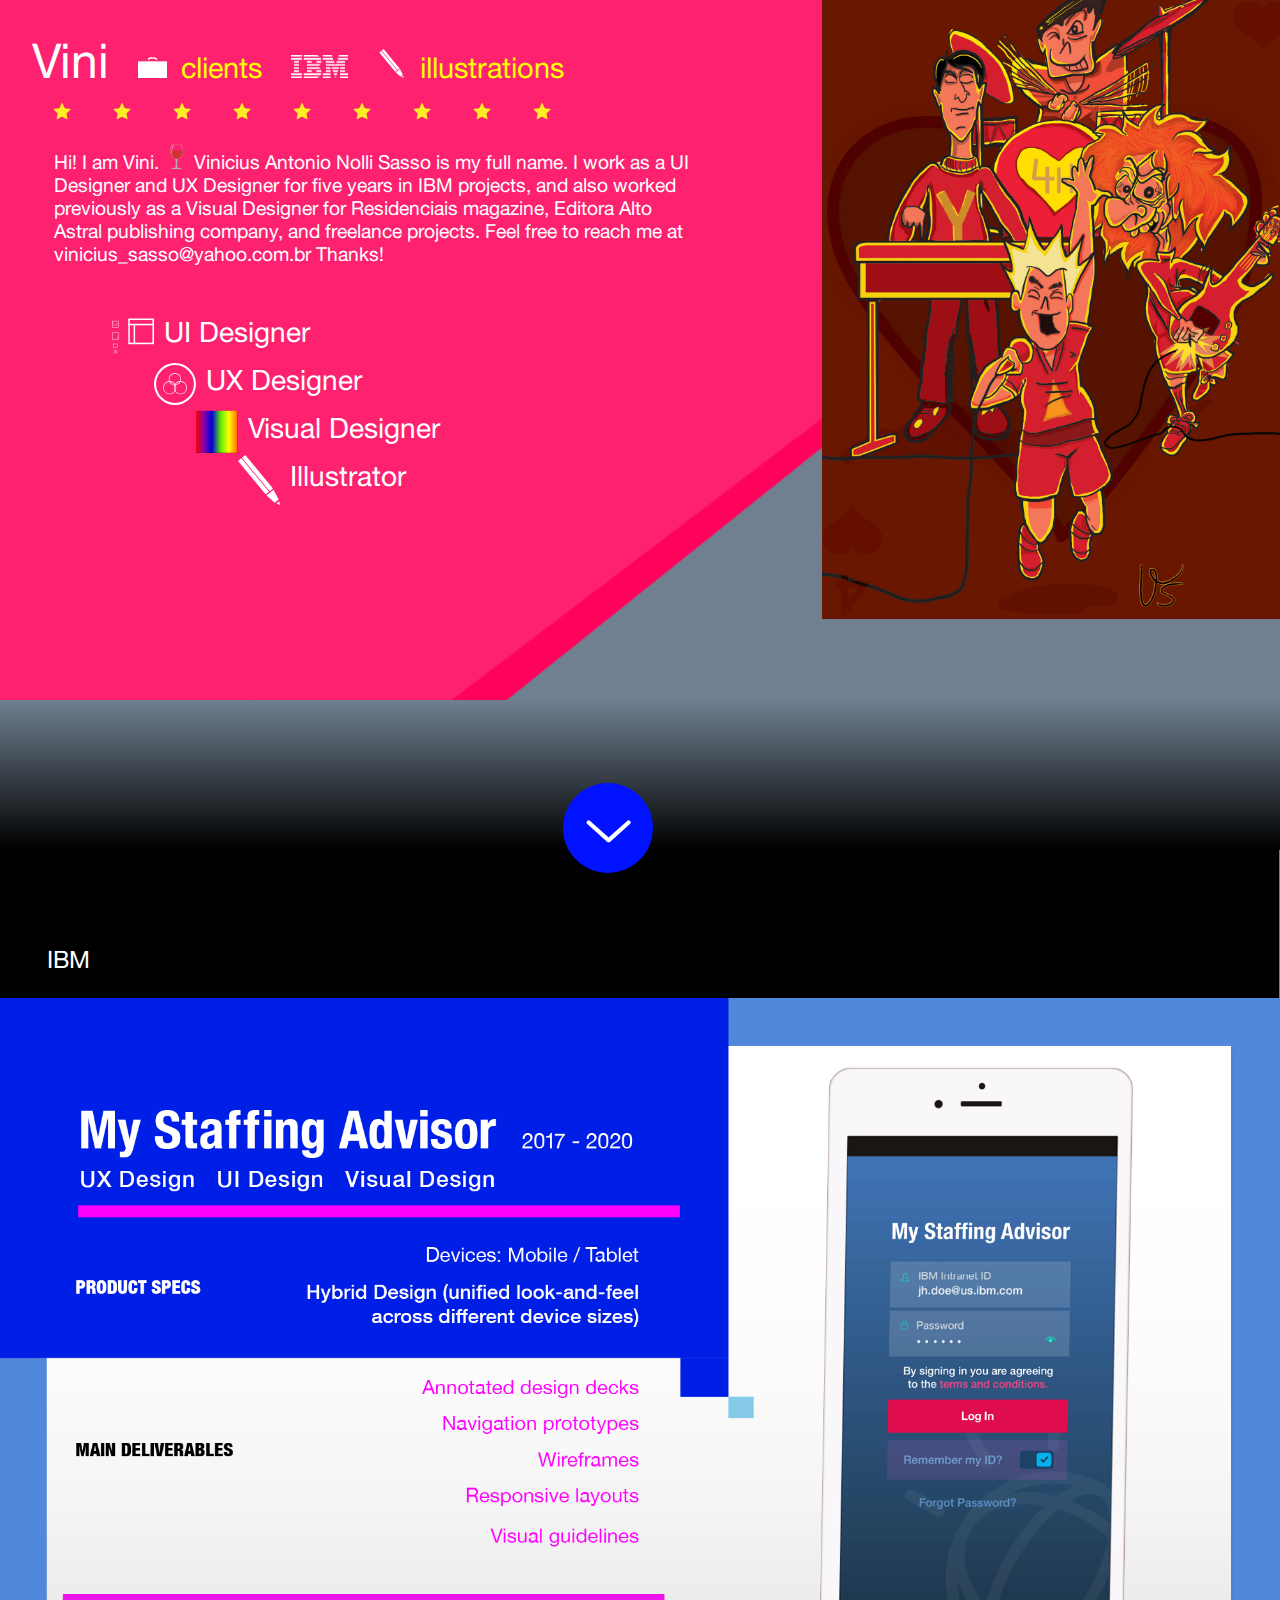
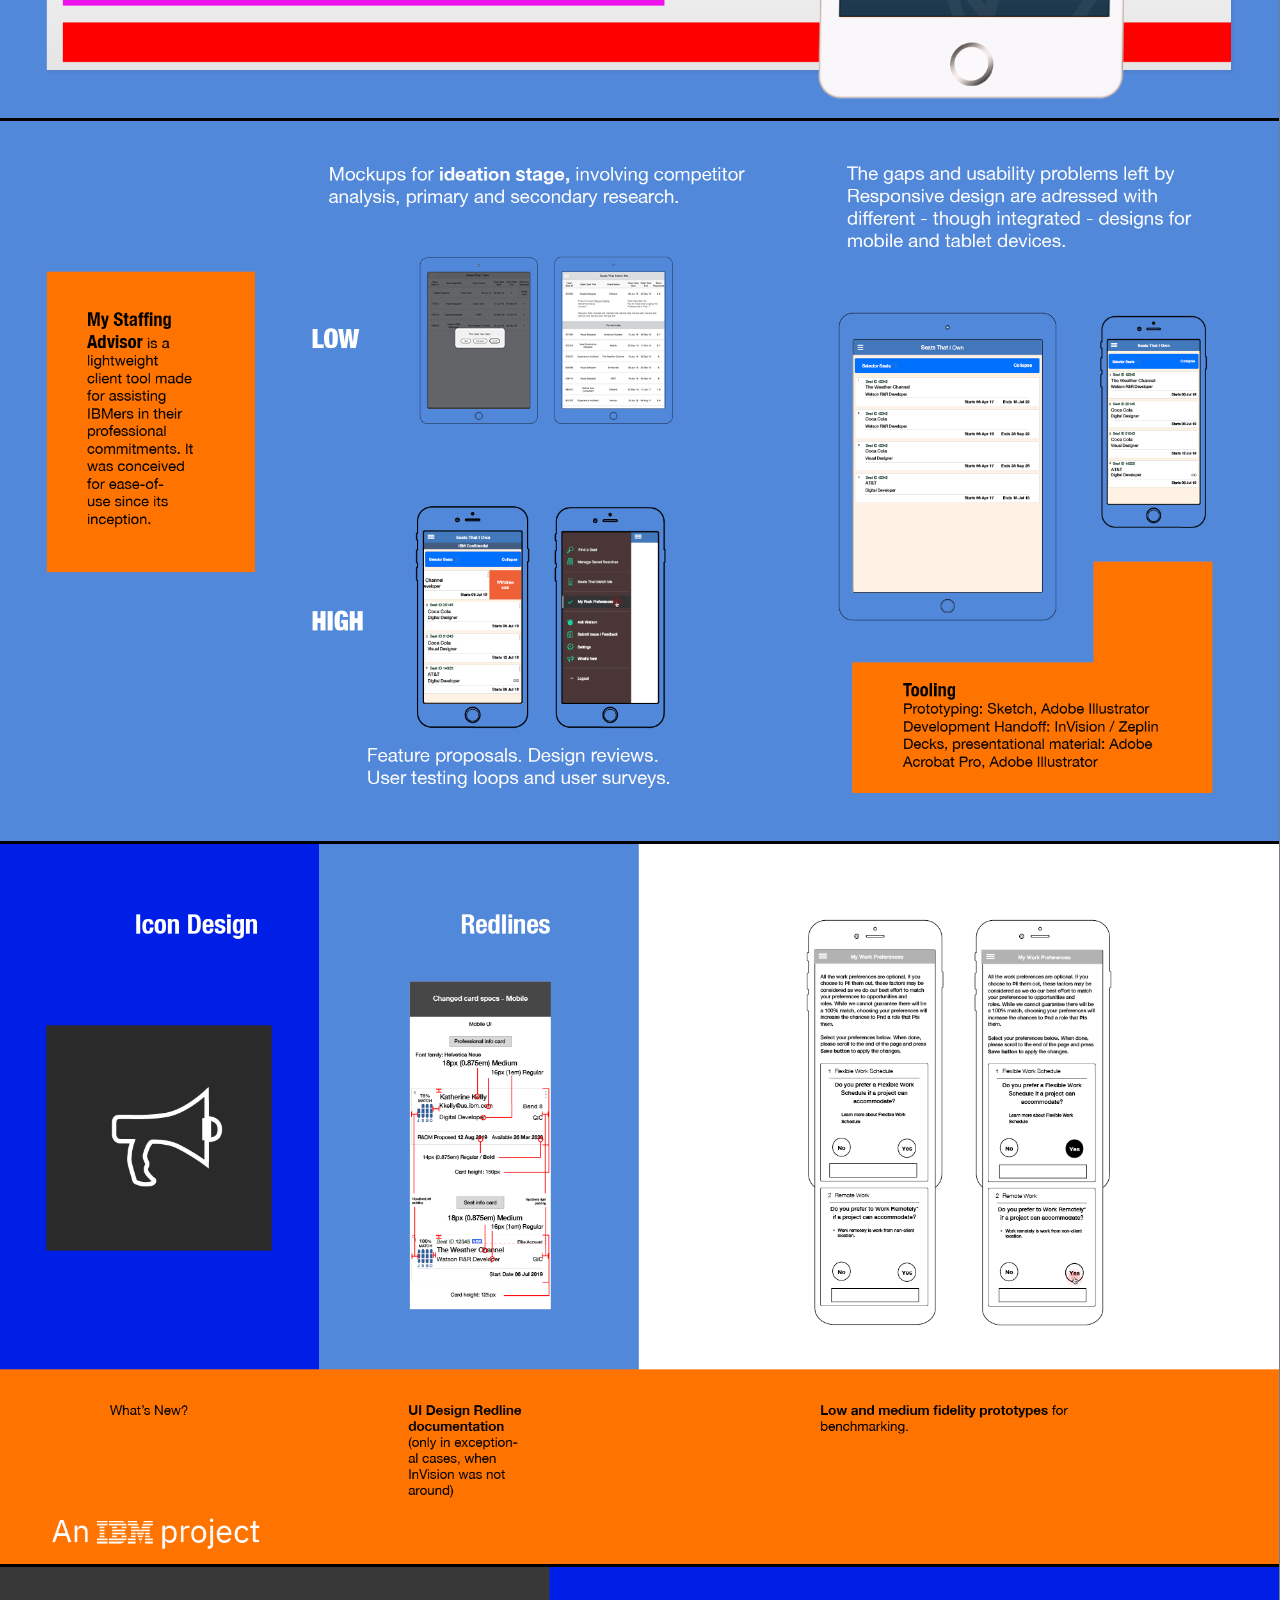
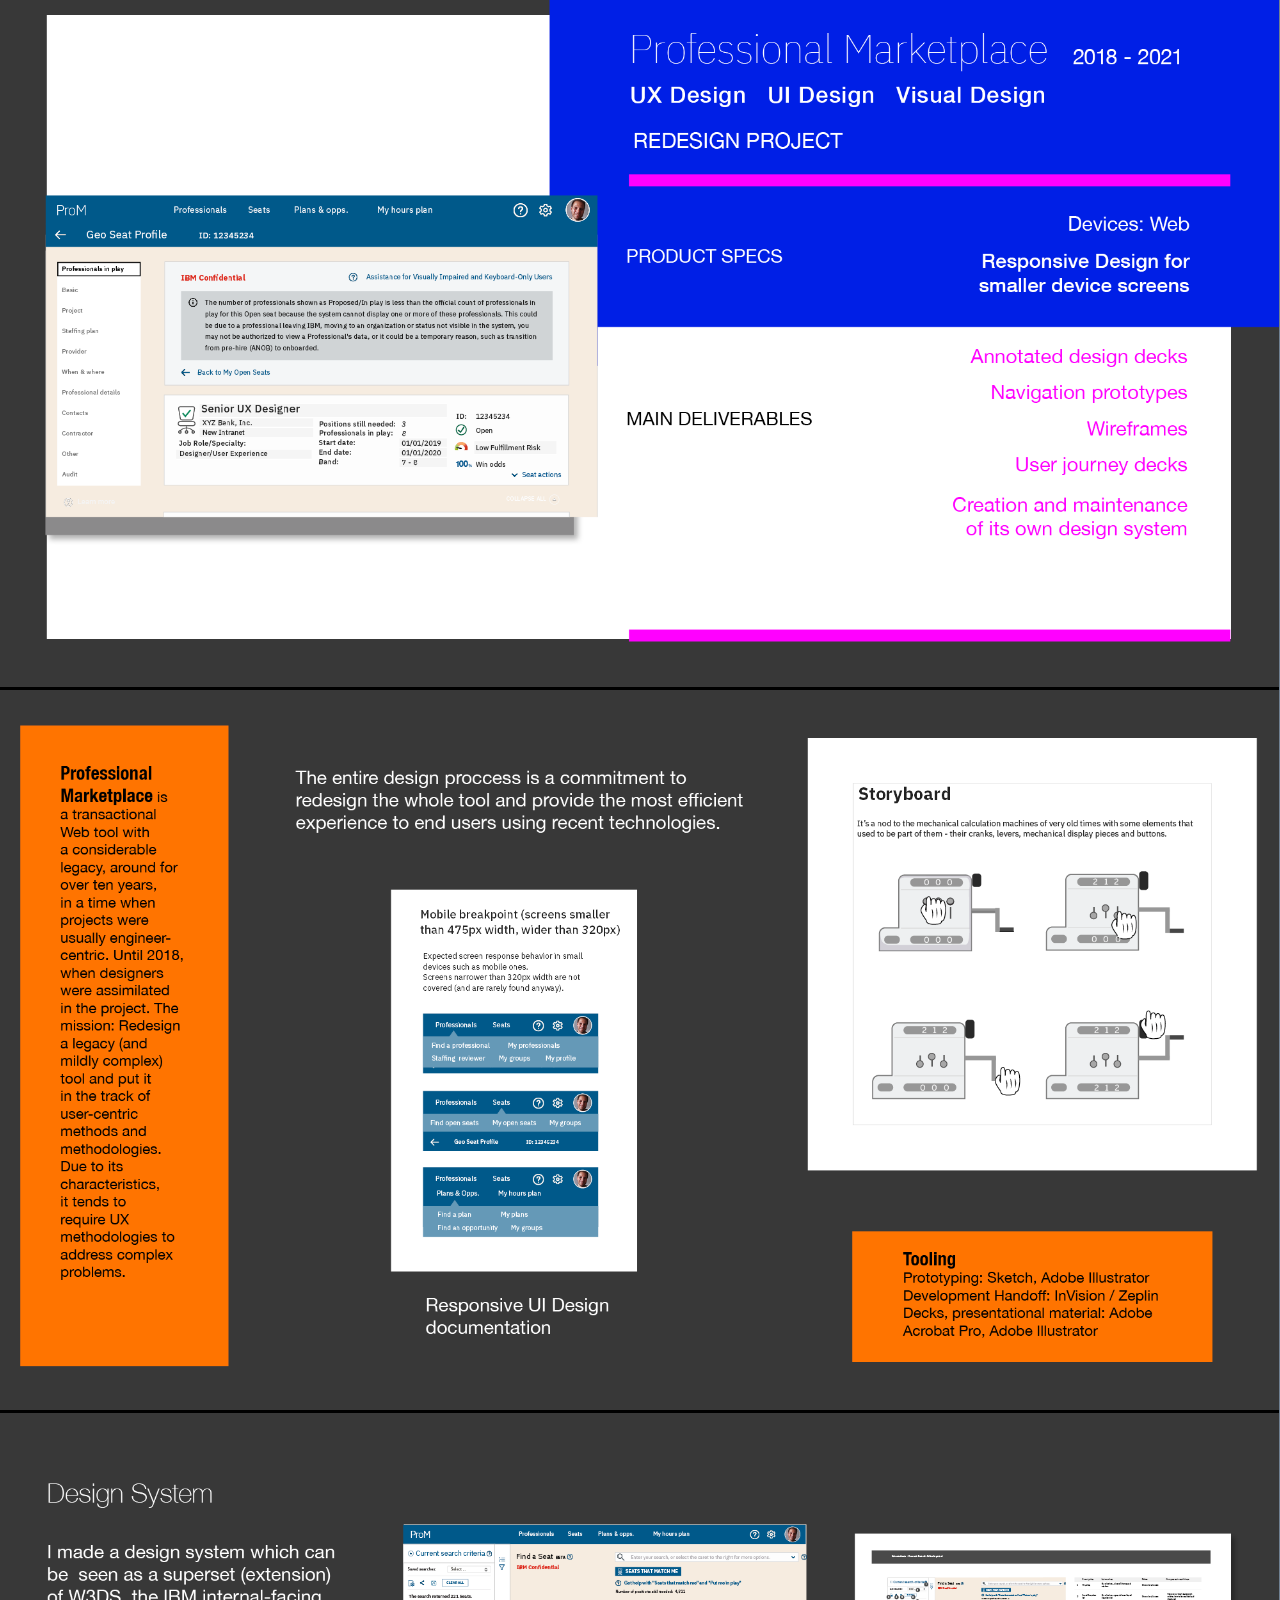
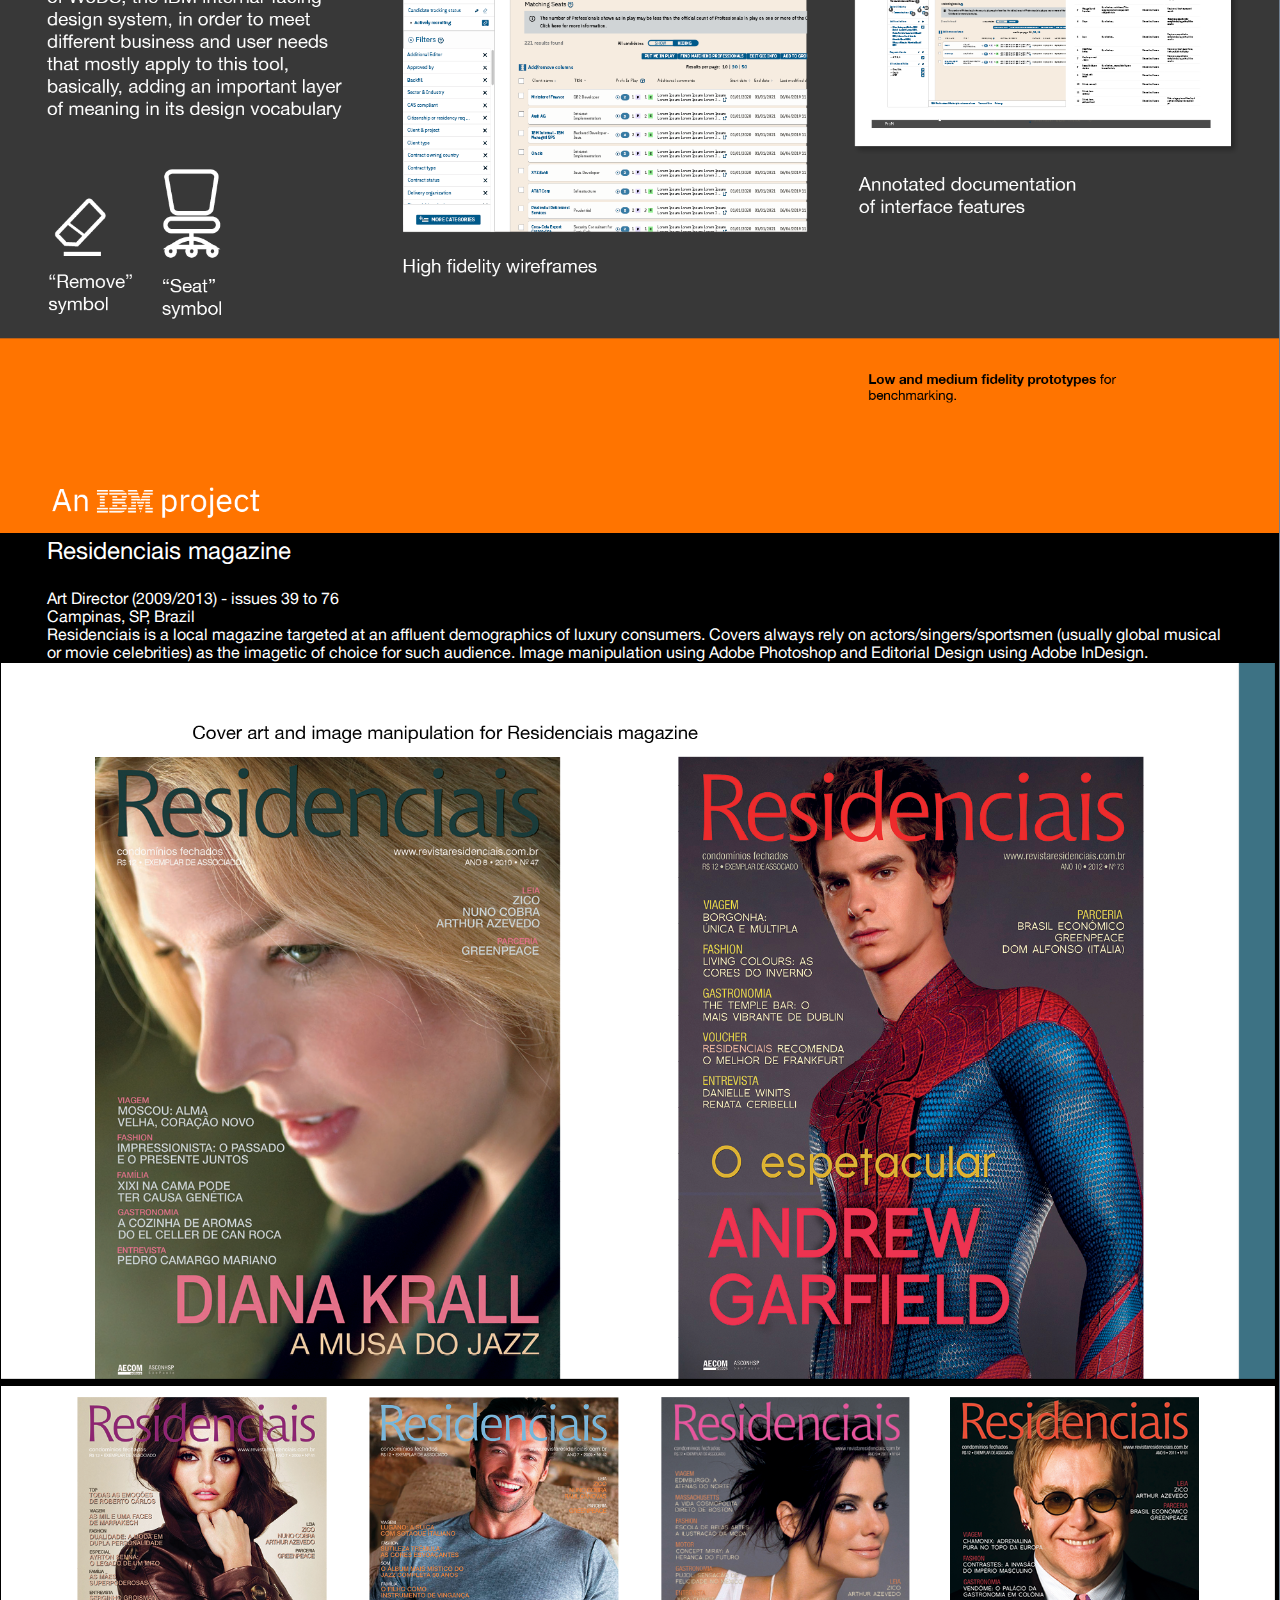
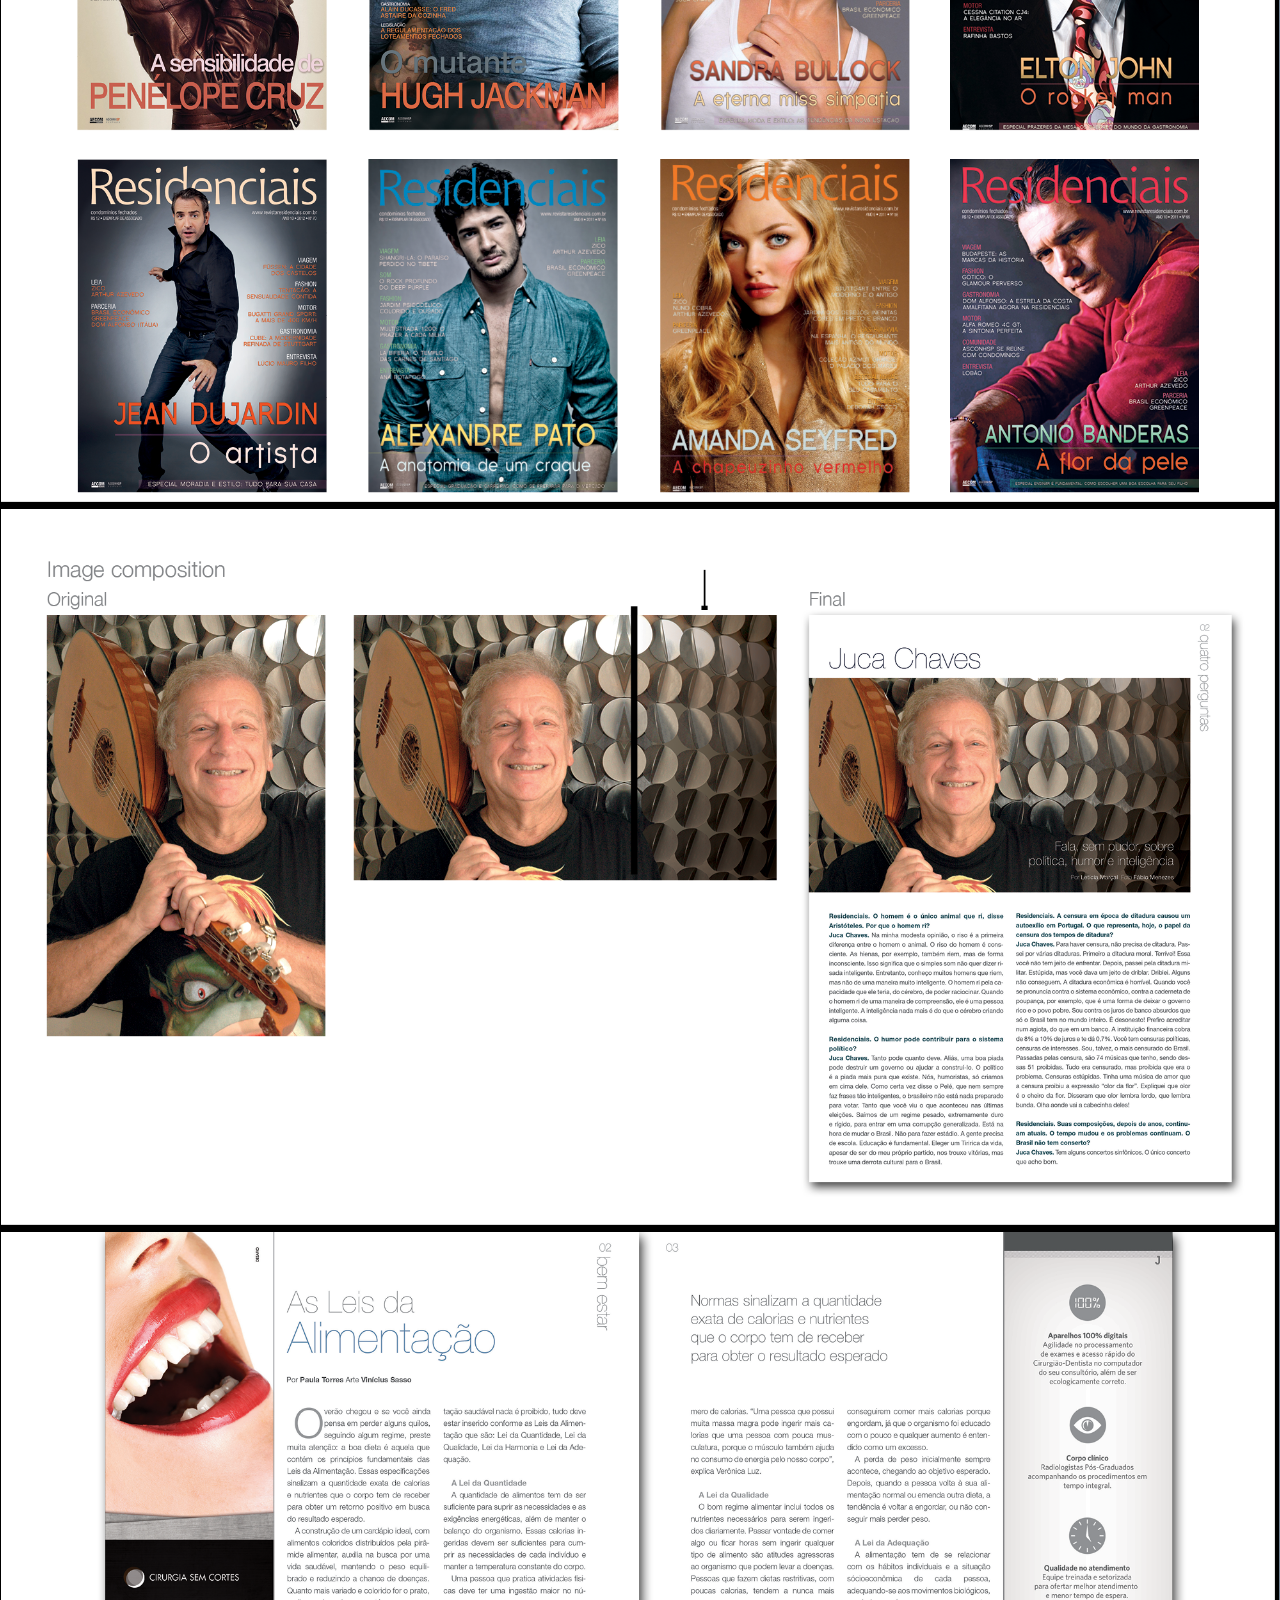
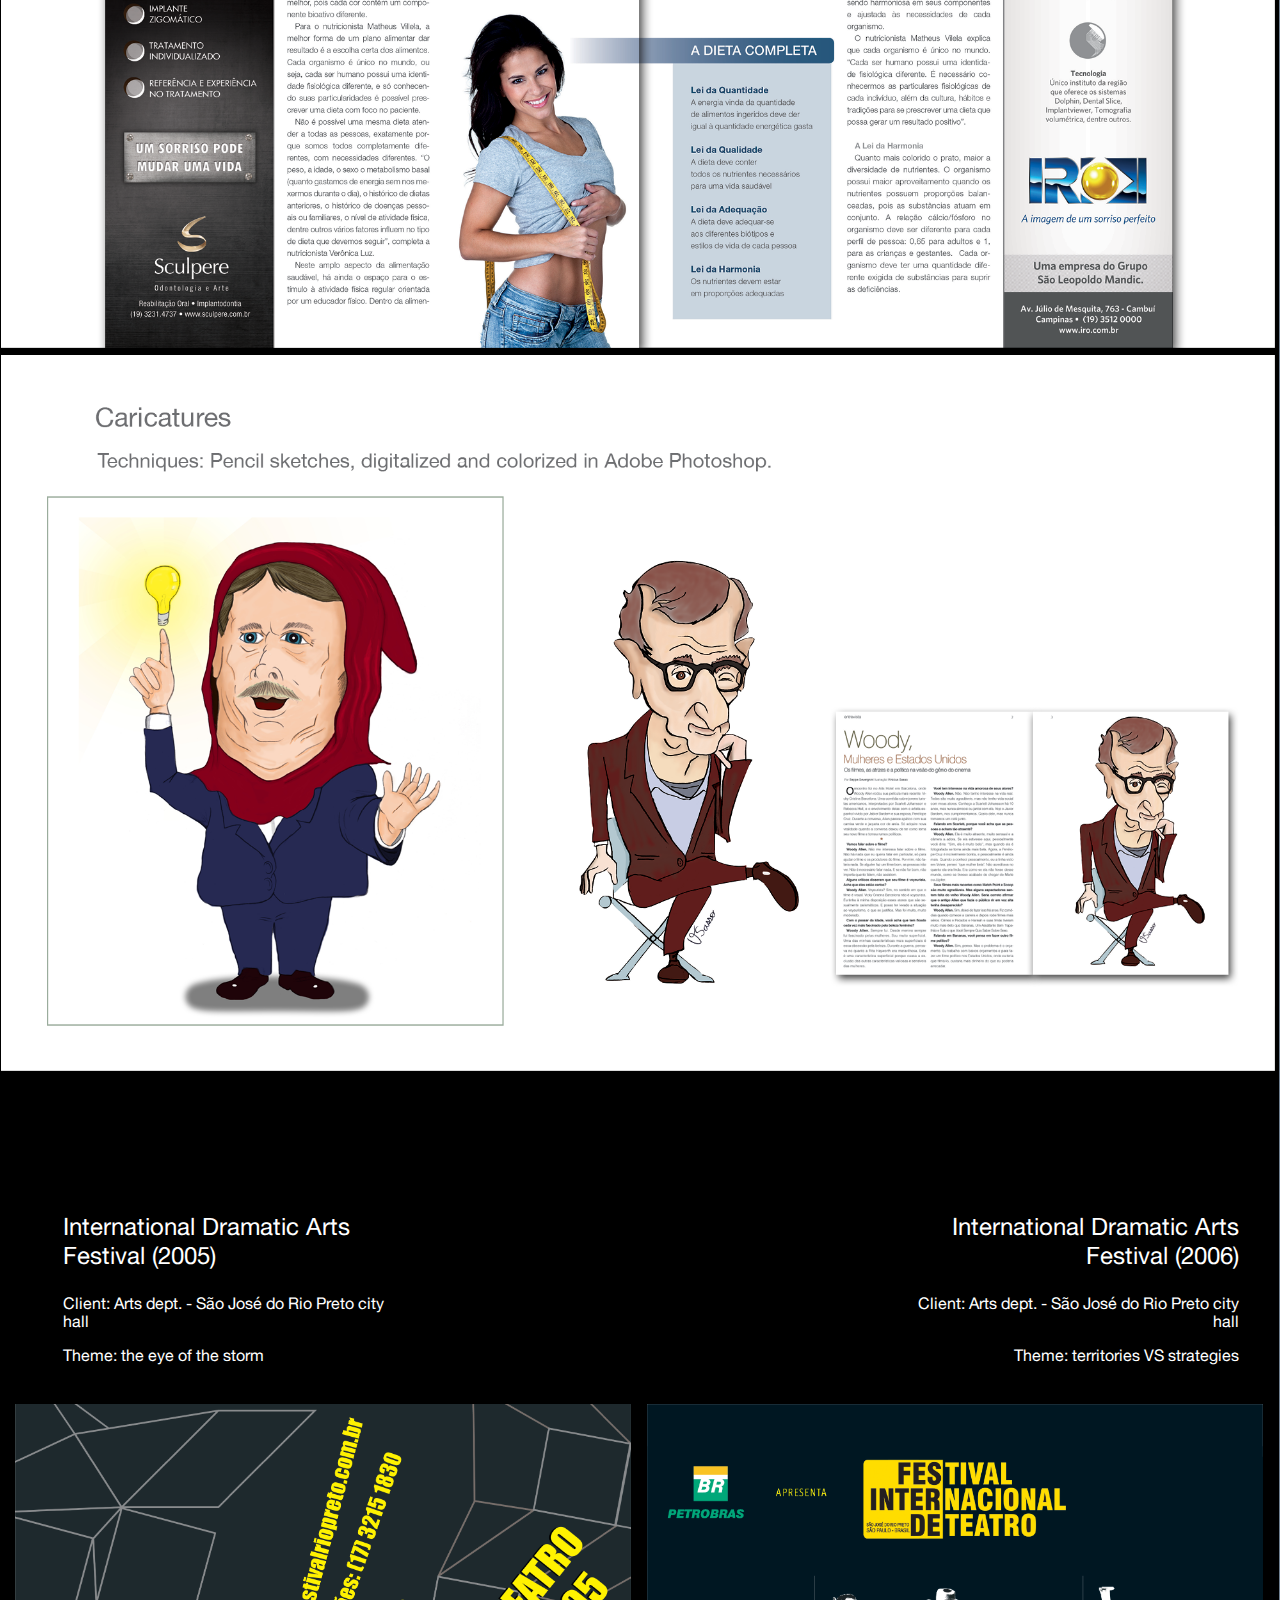
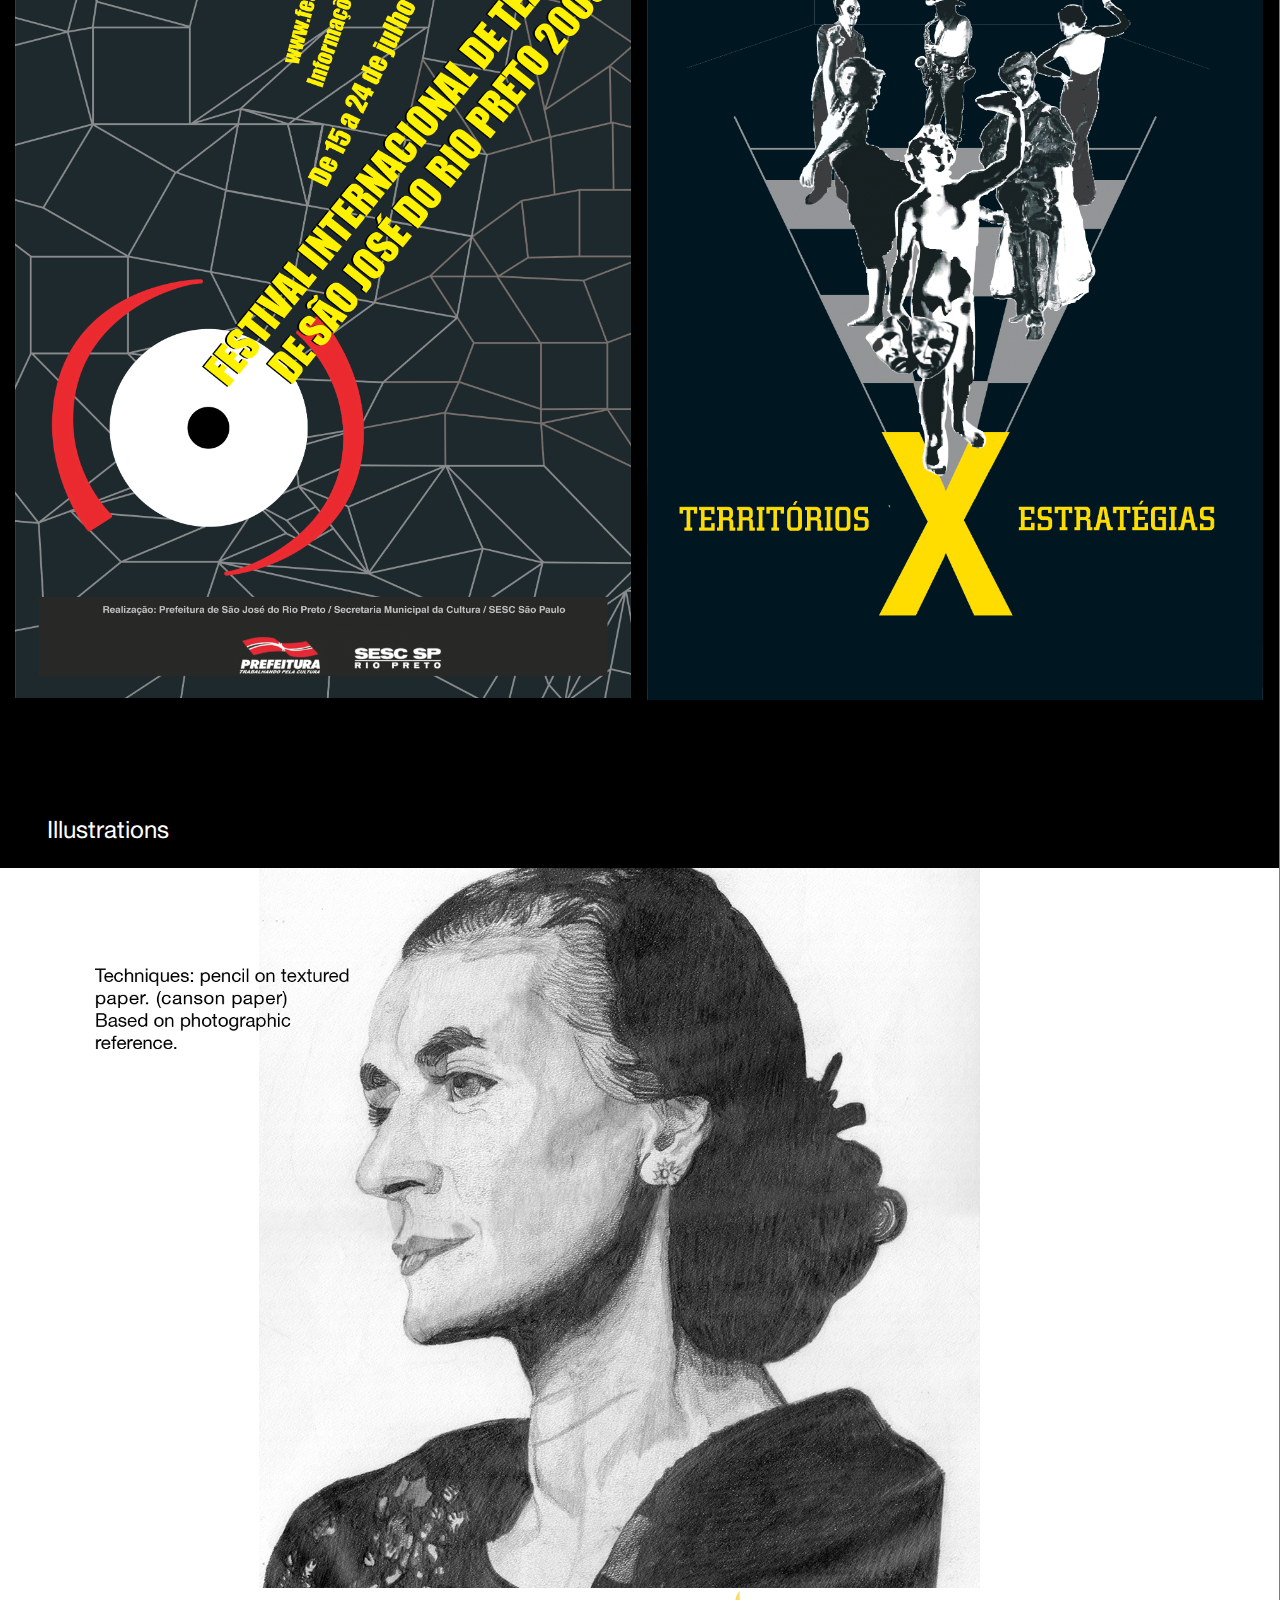
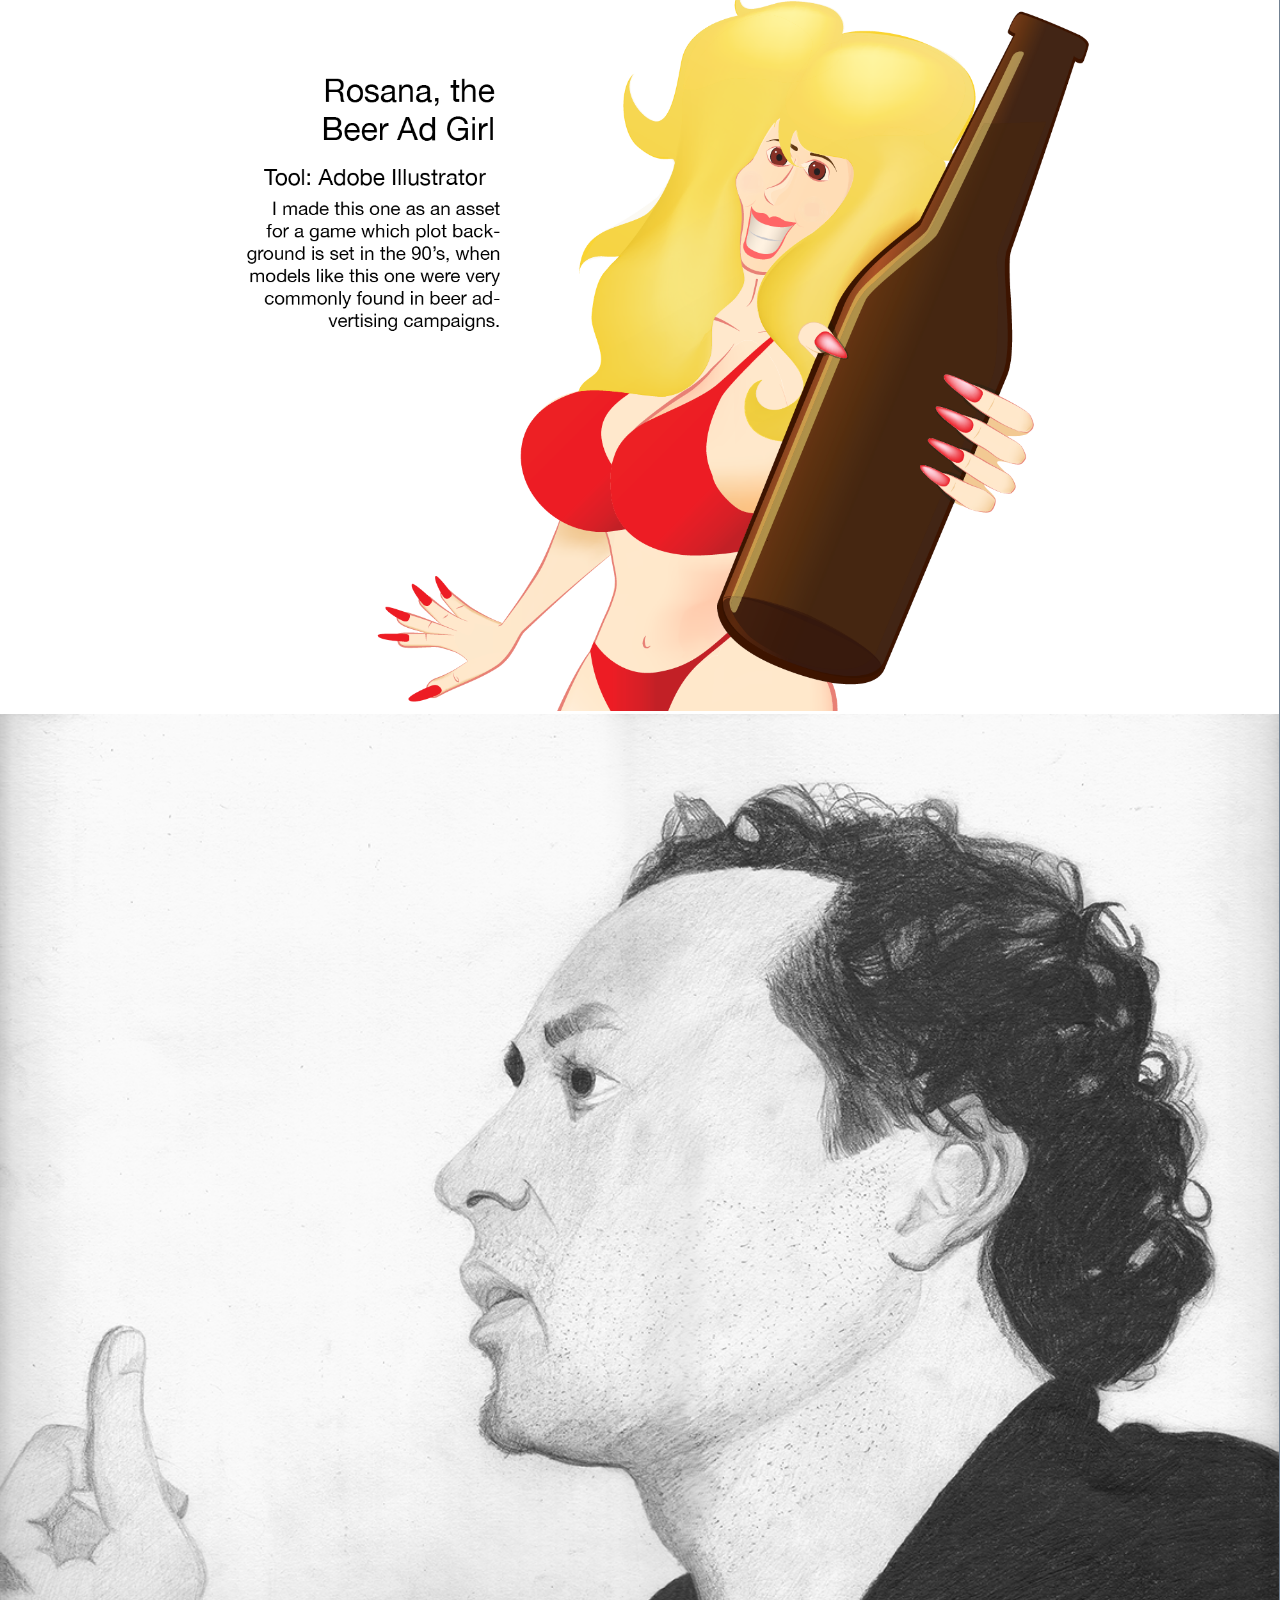
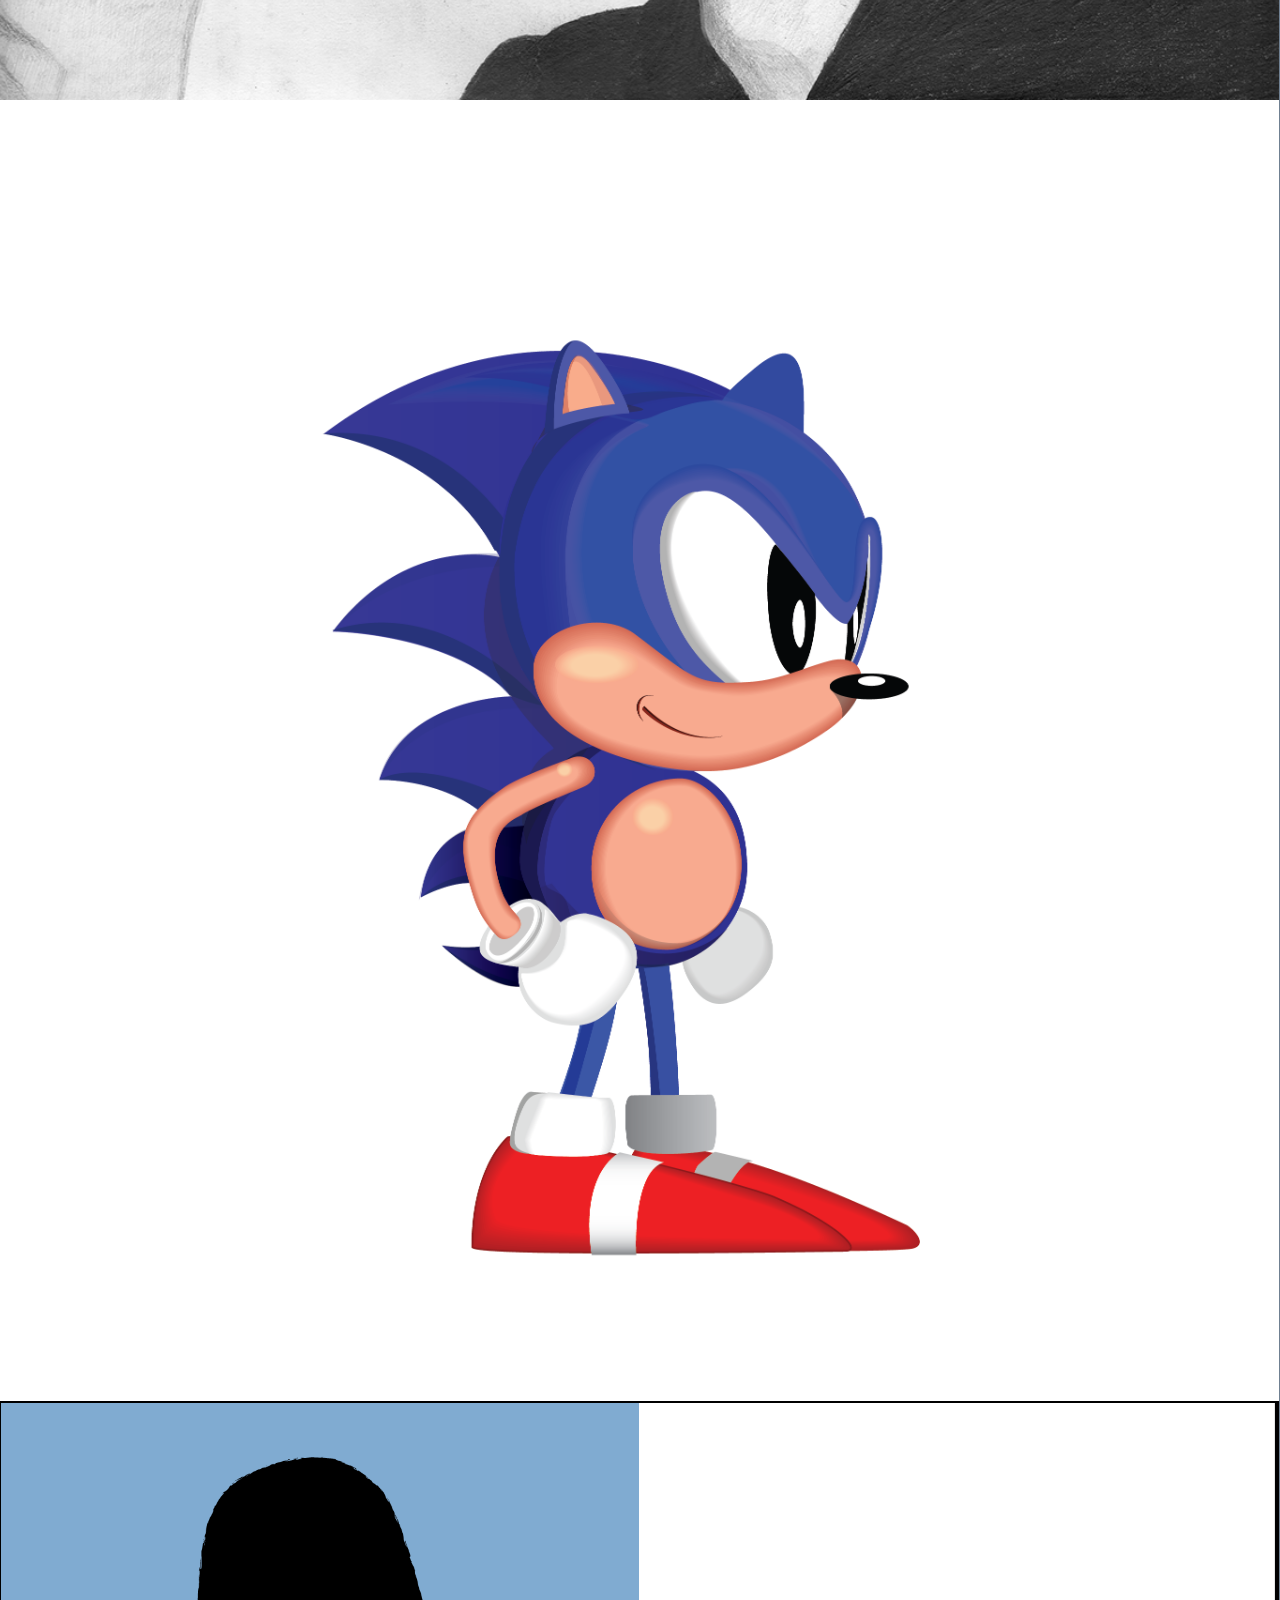
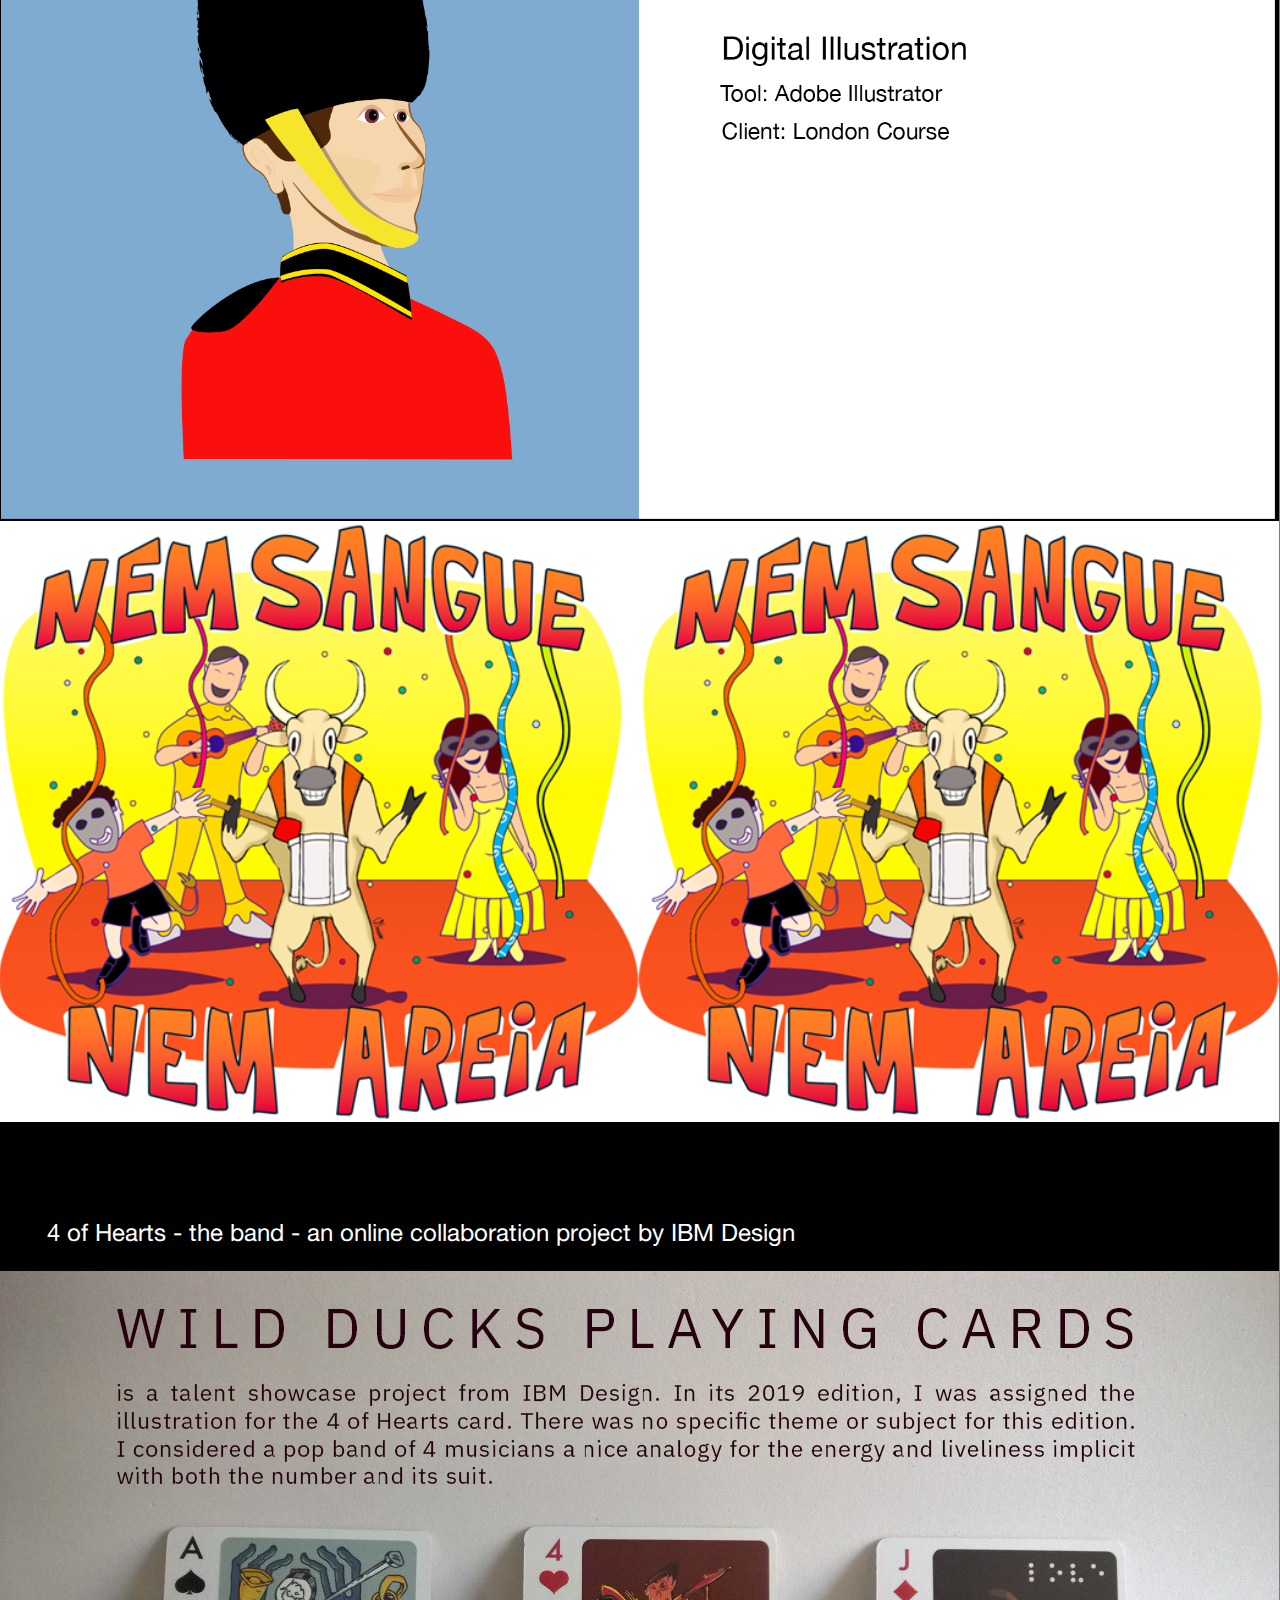
==== index.html @ c4b5bec0 "Add files via upload" ====
<!DOCTYPE html>

<head>
    <meta charset="utf-8" />
    <meta http-equiv="Content-Type" content="text/html; charset=utf-8" />
    <meta http-equiv="Content-Language" content="EN" />
    <meta name="viewport" content="width=device-width, initial-scale=1">
    <title>Vini's Design Portfolio</title>
    <link rel="stylesheet" href="engaging.css" type="text/css">
    <link rel="stylesheet" href="fonts.css" type="text/css">
    <script src="scripts/jquery-3.5.1.min.js"></script>
    <script src="scripts/engaging.js"></script>
    <script type="text/javascript" src="scripts/smooth-parallax.min.js"></script>
</head>

<body>
    <div class="page">


        <div class="toolbar-initial">
            <div class="actions-area">
                <div class="myname">Vini</div>

                <div class="menu-item"><a href="#clients"><img class="icon menu-icon"
                            src="images/icons/company-client.svg" />clients</a></div>
                <div class="menu-item">
                    <a href="#ibm">
                        <div class="client-logo ibm-logo"><img src="images/ibm-logo.png" />&nbsp;</div>
                    </a>
                </div>

                <div class="menu-item"><a href="#senhora"><img class="icon menu-icon"
                            src="images/icons/Illustration.svg" />illustrations</a></div>


<!--                 <div class="menu-item"><a href="#gargamel"><img class="icon menu-icon"
                            src="images/icons/Contacts.svg" />contacts</a></div> -->

                <!--                 <div class="menu-item">
                <div class="quick-link"><a href="#contactsaaa"><img class="icon menu-icon" src="images/icons/Contacts.svg" />contacts</a></div>
            </div> -->
            </div>

        </div>
        <div class="t-border"></div>

        <div id="quick-toolbar" class="quick-toolbar-area">
            <div class="jumper">Jump to:<a href="#clients">clients</a></div>
            <div class="quick-link"><a href="#senhora">&nbsp;&nbsp;illustrations</a></div>
            <div class="to-top"><a href="#top">Top</a></div>

        </div>


        <div class="content">
            <div id="intro" class="padding">

                <div class="vini-intro">
                    <img class="icon-intro ui" src="images/icons/ui.svg" />
                    <div class="spacer"><span class="recuo">UI Designer</span></div>
                    <img class="icon-intro ux" src="images/icons/ux.svg" />
                    <div class="spacer"><span class="recuo">UX Designer</span></span></div>
                    <img class="icon-intro visual" src="images/icons/visual.svg" />
                    <div class="spacer"><span class="recuo">Visual Designer</span></div>
                    <img class="icon-intro illu" src="images/icons/Illustration.svg" />
                    <div class="spacer"><span class="recuo">Illustrator</span></div>

                </div>

                <div class="featured-work">
                    <div class="featured-work-inner">
                        <a href="#four">
                            <div class="4oh"><img src="images/4-o-h-intro.jpg" />
                        </a>
                    </div>
                </div>
            </div>

            <div class="motif">
                <img class="lucky-star" src="images/star-yellow.svg" />
                <img class="lucky-star" src="images/star-yellow.svg" />
                <img class="lucky-star" src="images/star-yellow.svg" />
                <img class="lucky-star" src="images/star-yellow.svg" />
                <img class="lucky-star" src="images/star-yellow.svg" />
                <img class="lucky-star tablet" src="images/star-yellow.svg" />
                <img class="lucky-star tablet" src="images/star-yellow.svg" />
                <img class="lucky-star web" src="images/star-yellow.svg" />
                <img class="lucky-star web" src="images/star-yellow.svg" />

            </div>


            <div class="hi">Hi! I am Vini. <img class="wine" src="images/wine.svg" /> Vinicius Antonio Nolli Sasso is my
                full name. I work as a UI Designer and UX Designer for five years in IBM projects, and also worked
                previously as a Visual Designer for Residenciais magazine, Editora Alto Astral publishing company, and
                freelance projects. Feel free to reach me at vinicius_sasso@yahoo.com.br Thanks!</div>

            <a href="#showcase">
                <div class="jump-button">
                    <div class="button-ball"><img class="arrow" src="images/icons/arrow_down.svg" /></div>
                </div>
            </a>

        </div>

        <div class="grad"></div>

        <div id="showcase">
            <div id="clients">

                <div id="ibm" class="client">
                    <div class="heading">IBM</div>
                    <div id="mysa" class="project">
                    <div class="piece full">
                        <div class="placeholder"><img src="images/mysa_intro.png" /></div>
                    </div>
                    <div class="piece full">
                        <div class="placeholder"><img src="images/mysa_1.png" /></div>
                    </div>
                    <div class="piece full">
                        <div class="placeholder"><img src="images/mysa_2.png" /></div>
                    </div>
                    </div>

                    <div id="prom" class="project">
                    <div class="piece full">
                        <div class="placeholder"><img src="images/prom1.png" /></div>
                    </div>
                    <div class="piece full">
                        <div class="placeholder"><img src="images/prom2.png" /></div>
                    </div>
                    <div class="piece full">
                        <div class="placeholder"><img src="images/prom3.png" /></div>
                    </div>
                </div>
                </div>

                <!--                 <div class="client">
                    <div class="heading">
                        Alto Astral publishing company
                    </div>
                    <div class="piece full">
                        <div class="placeholder"><img src="images/placeholder_large.png" /></div>
                    </div>

                    <div class="piece half">
                        <div class="placeholder">
                            <video controls autoplay>Your browser does not support the &lt;video&gt; tag.
                            <source src="movies/signo_da_gatinha.mp4">
                          </video>
                          <video controls autoplay>Your browser does not support the &lt;video&gt; tag.
                            <source src="movies/amizade-tt.mp4">
                          </video>
                        </div>
                    </div>
                    <div class="piece half">
                        <div class="placeholder"><img src="images/placeholder_small.png" /></div>
                    </div>

                    <div class="piece quarter">
                        <div class="placeholder"><img src="images/placeholder_small.png" /></div>
                    </div>
                    <div class="piece quarter">
                        <div class="placeholder"><img src="images/placeholder_small.png" /></div>
                    </div>
                    <div class="piece quarter">
                        <div class="placeholder"><img src="images/placeholder_small.png" /></div>
                    </div>
                    <div class="piece quarter">
                        <div class="placeholder"><img src="images/placeholder_small.png" /></div>
                    </div>
                </div> -->

                <div class="client">
                    <div class="heading">Residenciais magazine</div>
                    <div class="client-info">Art Director (2009/2013) - issues 39 to 76</div>
                    <div class="client-info">Campinas, SP, Brazil</div>
                    <div class="client-info">Residenciais is a local magazine targeted at an affluent demographics of
                        luxury consumers. Covers always rely on actors/singers/sportsmen (usually global musical or
                        movie celebrities) as the imagetic of choice for such audience. Image manipulation using Adobe
                        Photoshop and Editorial Design using Adobe InDesign.</div>
                    <div class="piece full">
                        <div class="placeholder"><img src="images/residenciais01.png" /></div>
                    </div>
                    <div class="piece full">
                        <div class="placeholder"><img src="images/residenciais02.png" /></div>
                    </div>
                    <div class="piece full">
                        <div class="placeholder"><img src="images/residenciais04.png" /></div>
                    </div>
                    <div class="piece full">
                        <div class="placeholder"><img src="images/residenciais05.png" /></div>
                    </div>
                    <div class="piece full">
                        <div class="placeholder"><img src="images/residenciais06.png" /></div>
                    </div>
                </div>
                <div class="clear"></div>
                <div class="client">
                <div class="piece half small-padding-left">
                    <div class="heading heading-half-left"><p>International Dramatic Arts Festival (2005)</p>
                    <p class="heading-small">Client: Arts dept. - São José do Rio Preto city hall</p><p class="heading-small">Theme: the eye of the storm</p></div>
                    <div class="placeholder"><img src="images/fit2005.png" /></div>
                </div>

                <div class="piece half small-padding-right">
                    <div class="heading heading-half-right"><p>International Dramatic Arts Festival (2006)</p>
                    <p class="heading-small">Client: Arts dept. - São José do Rio Preto city hall</p><p  class="heading-small">Theme: territories VS strategies</p></div>
                    <div class="placeholder"><img src="images/fit2006.png" /></div>
                </div>
                <div class="clear"></div>
                </div>

                <!--                 <div id="zipper" class="client">
                    <div class="heading">Zipper Comunicação</div>
                    <div class="client-info">São José do Rio Preto, SP, Brazil</div>
                    <div class="client-info">Rebranding project</div>
                    <div class="client-info">The rebranding of Zipper required a logotype redesign.</div>
                    <div class="piece full">
                        <div class="placeholder"><img src="images/zipper.png" /></div>
                    </div>
                </div> -->



            </div>

            <div id="illustrations" class="client">

                <div class="heading">Illustrations</div>
                <div class="piece full">
                    <div id="senhora" class="placeholder"><img src="images/senhora.png" /></div>
                </div>
                <div class="piece full">
                    <div id="rosana" class="placeholder"><img src="images/rosana.png" /></div>
                </div>
                <div class="piece full">
                    <div class="placeholder"><img src="images/the-creator.png" /></div>
                </div>
                <div class="piece full">
                    <div class="placeholder"><img src="images/Sonic.png" /></div>
                </div>

            </div>
<!--             <div class="piece full">
                <div class="placeholder"><img src="images/mocinha.png" /></div>
            </div> -->

                <div class="piece full">
                    <div class="placeholder"><img src="images/london.png" /></div>
                </div>
                <div class="row">

                    <div class="piece half">
                        <div class="placeholder"><img src="images/n_s_n_a.png" /></div>
                    </div>
                    <div class="piece half no-mobile">
                        <div class="placeholder"><img src="images/n_s_n_a.png" /></div>
                    </div>

                    <div class="clear"></div>
                </div>
                <div id="four" class="piece full">
                    <div class="heading">4 of Hearts - the band - an online collaboration project by IBM Design</div>
                    <div class="placeholder"><img src="images/wild01.png" /></div>
                    <div class="placeholder"><img src="images/wild02.png" /></div>
                    <div class="placeholder"><img src="images/wild04.png" /></div>
                    <div class="placeholder"><img src="images/wild05.jpg" />
                    </div>
                </div><div class="clear"></div>
                <div class="clear"></div>
            </div>

            <div id="interstitial">
                <div class="outer-space">
                <img class="lucky-star" src="images/star-yellow.svg"  smooth-parallax=""
                start-movement="-2"
                end-movement="1"
                start-position-y="2" />
                <img class="lucky-star" src="images/star-yellow.svg" />
                <img class="lucky-star" src="images/star-yellow.svg" /> 
                <img class="lucky-star" src="images/star-yellow.svg" /> 
                <img class="lucky-star tablet" src="images/star-yellow.svg" />
                <img class="lucky-star tablet" src="images/star-yellow.svg" />
                <img class="lucky-star web" src="images/star-yellow.svg" />
                <img class="lucky-star web" src="images/star-yellow.svg" />
                <img class="lucky-star hd" src="images/star-yellow.svg" />
                <img class="lucky-star hd" src="images/star-yellow.svg" />         
            </div>
                   <div class="parallax-star star-medium"
                   
                   >
                   

                </div>

            </div>
            <div class="atmosphere">
            </div>


       <div id="contacts">
                <section>
                    <div id="viewport-contatos">
                        <div id="fundinho-contatos"
                        smooth-parallax=""
                        start-movement="-.5"
                        end-movement=".7"
                        start-position-y="2">
                        </div>

                        <div class="contact-info">
                            <div class="row-info">
                            <div class="resume">
                                <div class="resume-details">
                                    <div class="education">
                                    <h3>Education</h3>
                                    <ul>
                                    <li>
                                    Graduated at Visual Design at Universidade Estadual Júlio de Mesquita Filho - Unesp, in Bauru, SP - Brazil (2003)</li>
                                    <li>
                                    Member of the Interaction Design Foundation since 2019.</li>
                                </ul>
                                
                                </div>
                                <div class="experience">
                                    <h3>Experience</h3>
                                    <ul>
                                    <li>UI/UX Designer for IBM projects (2016-current)</li>
                                    <li>Webdesigner - Miami Store eCommerce (2013-2016)</li>
                                    <li>Visual Designer/Art direction - Residenciais magazine (2008/2013)</li>
                                    <li>Freelance Visual Designer/Art direction/Ilustration for advertising campaigns (2003/2008)</li>
                                    <li>Visual Designer - Alto Astral publishing company (2003)</li>
                                    </ul>
                                </div>
                                </div>
                            </div>
                            <div class="column-bio">
                            <div class="photo">
                                <img class="my-photo" src="images/foto-clipped.jpg" />
                            </div>
<!--                             <div class="bio">Bio
                                <div class="bio-details">
                                    Brazilian. Descendent from italians.
                                </div>
                                
                            </div> -->
                        </div>
                        <div class="clear"></div>
                    </div>
                            <div class="find-me-at">
                            <span>
                            <div class="media-logos">
                            <div class="info1">
                                <a target="new"
                                    href="https://www.linkedin.com/in/vinisasso/"><img class="social-networks linkedin" src="images/social-linkedin.svg" /></a>
                            </div>
                            <div class="info2"><a target="new"
                                    href="https://www.deviantart.com/vinicius-sasso"><img class="social-networks deviantart" src="images/deviantart-white.svg" /></a>
                            </div>
                            <div class="info3">
                                <a target="new"
                                    href="https://www.facebook.com/vinicius.sasso.designer"><img class="social-networks facebook" src="images/social-facebook.svg" /></a>
                            </div>
                            
                            </div>
                        </span>
                            </div>
            
                        </div>



                    </div>
                    
                </section>
            </div>

<div id ="gargamel"></div>

</div>


    </div>
    </div>


    <script>
        window.addEventListener("load", function () {
            SmoothParallax.init({
                basePercentageOn: "containerVisibility"
            });
        });

        jQuery($ => {
            $(document).scroll(function () {
                var y = $(this).scrollTop();

                if (y > 200) {
                    $("#quick-toolbar").addClass("alive");
                } else {
                    $("#quick-toolbar").removeClass("alive");
                }
            });

            // The speed of the scroll in milliseconds
            const speed = 1000;

            $('a[href*="#"]')
                .filter((i, a) => a.getAttribute('href').startsWith('#') || a.href.startsWith(`${location.href}#`))
                .unbind('click.smoothScroll')
                .bind('click.smoothScroll', event => {
                    const targetId = event.currentTarget.getAttribute('href').split('#')[1];
                    const targetElement = document.getElementById(targetId);

                    if (targetElement) {
                        event.preventDefault();
                        $('html, body').animate({ scrollTop: $(targetElement).offset().top }, speed);
                    }
                });

            /* top */
            $("a[href='#top']").click(function () {
                $("html, body").animate({ scrollTop: 0 }, "fast");
                return false;
            });
        });
    </script>
</body>

</html>
---- engaging.css ----
html{
}

* {
    box-sizing: border-box;
}

li, ul {
    display: block;
    list-style-type: none;
    padding: 0;
    margin: 0;
}

body{

    margin: 0;
    padding: 0;
    color: white;
    background-color:#708091;
    font-family: 'HelveticaNeue',Helvetica,Arial,sans-serif;
}

a, a:link{
    text-decoration: none;
    color: yellow;
    cursor: pointer;
}

a:hover, a img {
    color: #ffc8c8;
    cursor: pointer;
}

/* a:hover{
    color:darkorange;
} */

.icon{
    width:1em;
    height:1em;
    margin-right: .5em;
}

.ibm-logo, .ibm-logo img{
    width: 2em;
}

.page {

}

.featured-work {
    width: 40%;
    height: 60vw;
    position: absolute;
    top: -3em;
    right: 0%;
    animation: fadeIn 1s;
    z-index: 900;
    overflow: hidden;
    cursor: pointer;
}

.featured-work-inner{
    width: 330px;
    margin: -1em 8em 0 0;
    display: block;
    float: right;
    right: 0;
}

.featured-work img{
    width: 143%;
    height: auto;
    margin: auto;
}

.lucky-star {
    width:60px;
    height: 30px;
    animation: spin 1s 2;
    animation-direction: alternate;
    animation-iteration-count: infinite;
    float: left;
}

.hi {
    font-size: 1.2em;
    position: absolute;
    top: 7.5em;
    width: 50%;
    margin-left: 2em;
}

.motif{
    margin-left: 1em;
    position: absolute;
    top: 6em;
    z-index: 1100;
}

.wine {
    width:25px;
    height: 25px;

}

@keyframes spin { 
    from { 
        transform: rotate(0deg); 
    } to { 
        transform: rotate(180deg); 
    }
}

.jump-button {

margin: auto;
position: absolute;
bottom: 3%;
left: 44%;
animation: pop ease-out forwards .5s;
/* animation-delay: 1s; */
animation-fill-mode: forwards;
}

.button-ball{
border-radius: 50%;
background-color: #0012ff;
width: 90px;
height: 90px;
/* animation: fly infinite 2s; */
/* position: absolute;
bottom: 0px; */
}

img.arrow {
    width: 50%;
    height: 50%;
    position: absolute;
    left: 25%;
    top: 22%;
}

@keyframes fly {
    0% {bottom: 0px};
    100% {bottom: 10px};
}

@keyframes pop {
    0% {visibility:visible; transform: scale(0)};
    100% {visibility:visible; transform: scale(1)};
}

@keyframes fadeIn {
    0% {opacity: 0;}
    100% {opacity: 1;}
}

#showcase{
    margin: -1px;
    width: 100%;
    background-color: #000000;
}

.padding {
padding: 1em;
}

#intro{
width: auto;
height: 700px;
background: url('images/rose-bg.png') 65%;
}

.icon-intro{
width: 1.5em;
height: 2em;
float: left;
display: block;
}

.grad{
    height: 150px;
    background: rgb(112,128,145);
    background: linear-gradient(180deg, rgba(112,128,145,1) 0%, rgba(0,0,0,1) 100%);
}

.vini-intro{
float: left;
font-size: 1.75em;
width: 50%;
top:11em;
left:4em;
position:absolute;
animation: pluc 2s;
}

@keyframes pluc {
    0% {top: -20em;left: -20em};
    100% {top: 6em;left: 2em};
}

.spacer {
padding: 7px 0 7px 0;
}

.recuo {
    padding: 0 0 0 10px; 
}

.heading{
padding: 4em 1em 1em 2em;
font-size: 1.5em;
}

p.heading-small{
/* padding: 4em 1em 1em 2em; */
font-size: 1rem;
}

.heading-half-left, .heading-half-right{
width: 66%;
}


.heading-half-right{
    display: block;
    float: right;
}

.heading-half-left{
text-align: left;
}

.small-padding-left{
    padding: 1em 0.5em 1em 1em;
}

.small-padding-right{
    padding: 1em 1em 1em 0.5em;
}

.heading-half-right, .heading-half-right p{
text-align: right;
}

.toolbar-initial
{
position: absolute;
padding: 2em 1em 3em 2em;
height: 4em;
background-color: #fd216f;
z-index: 1000;
}

.actions-area{
display: flex;
flex-direction: row;
align-items: baseline;
}

.actions-area .menu-item{
font-size: 1.8em;
margin-left:1em;
}

.myname{
font-size: 3em;
}

#quick-toolbar
{
z-index:200;
padding: 1em 1em 2em 1em;
transition: top ease-in .5s;
position: fixed;
top: -100px;
width: 100%;
background-color: #fd216f;
height: 2em;
/* background-color: #aa0066; */
}

.quick-toolbar-area{
/* display: flex;
flex-direction: row;
align-items: baseline; */
}

.to-top{
    /* align-self:flex-end; */
    display: block;
    float: right;
}

#clients, #illustrations {
position: relative;
z-index:1;
}

.client {
    position: relative;
    height: auto;
}

.client-info{
    padding: 0 3em 0 3em; 
}

.jumper {
    display: inline-block;
}

.jumper a{
    margin-left: 1em;
}

.quick-link {
    display: inline-block;
}

#quick-toolbar.alive
{
top: 0;
}

#interstitial{
    position: relative;
    height: 300px;
    background-color: black;
}



.outer-space{
    POSITION: relative;
    height: 600px;
/*     display: flex;
    align-items: center;
    flex-direction: row; */
}

#interstitial .lucky-star{

    margin-top: 3em;
    width: 120px;
    height: 60px;
}

.atmosphere{
    position: relative;
    bottom: 0;
    height: 800px;
    background: linear-gradient(180deg, rgba(0,0,0,1) 0%, #fd216f 100%);
}

#contacts {
height: 95%;
background-color: blue;    
}

.piece{
height: auto; 
}

.placeholder{
width: 100%;
}

.placeholder img{
    width: 100%;
    height: auto;
}

#viewport-contatos{
    background-color: #fd216f;
    height: 620px;
    width: 100%;
    position: relative;
    overflow: hidden;
}

#fundinho-contatos{
    background-color: #2B374A;
    position: absolute;
    bottom: 0;
    width: 100%;
    height: 80%;
}

.column-bio {
    width: 30%;
    display: block;
    float: left;
}

.photo {
/* clip-path: ellipse(7em 7em at 10.5EM 8.75em); */
clip-path: inset(12px 0px 50px 4px);
}

.my-photo {
width: 50%;
height: 100%;

}

.contact-info {
    position: absolute;
    height: 80%;
    width: 100%;
    padding: 4em;
    font-weight: 200;
    font-size: 1rem;
    z-index: 1;
    top: 6em;
    }

    .contact-info h3 {
        margin-bottom: 0;
    }

.row-info{
    padding-bottom: 1em;
    margin-bottom: 1em;
    border-bottom: solid 1px white;
}

section img, section div{
    
}
.resume {
width: 70%;
display: block;
float: left;
padding-right: 4em;
}

.bio {
}

.find-me-at{
}

.experience {

}

.media-logos {
    display: flex;
    flex-direction: row;
    justify-content: flex-start;
    align-items: center;
    width: 70%;
}

.social-networks.linkedin {
    width: 2em;
    height: 2em;
    margin-right: 1em;
}

.social-networks.deviantart {
    width: 5.4em;
    height: 1.4em;
    margin-right: 1em;
}

.social-networks.facebook {
    width: 2em;
    height: 2em;
    margin-right: 1em;
}


/* Grid */

.full, .half, .quarter, .onethird, .twothirds, .break{
    height: auto;
    float: left;
    display: block;
}

.full{
    width: 100%;
}

.twothirds{
    width: 67%;
}

.half{
    width: 50%;  
}

.onethird{
    width: 33%;
}

.quarter{
    width: 25%;   
}

.break{
    clear: both;
}

.row{
    height: 100%;
    background-color: white;
}

.clear{
    clear:both;
}

/* Media queries */

@media screen and (min-width: 1200px) {
    .lucky-star.hd {
    display: block;
    }
  }

@media screen and (min-width: 1080px) {
    .lucky-star.hd {
        display: none;
        }

    .full {
    width: 100%;
    }
    .half {
    width: 50%;
    } 
    .quarter {
    width: 25%;
    } 
  }

/* Tablet */
@media only screen and (min-width : 768px) and (max-width : 1024px) {

    .no-tablet{
        display: none;
    }

    .vini-intro{
        display: none;
    }

    .lucky-star.web, .lucky-star.hd {
        display: none;
    }

    .myname, .actions-area .menu-item{
        font-size: 1.4em;
    }

    .button-ball{
        width: 80px;
        height: 80px;
        }

        .heading-half-left, .heading-half-right{
            width: 100%;
            }

            .heading-half-right{
                display: block;
                float: left;
                }
                .heading-half-right, .heading-half-right p{
                    text-align: left;
                }

    .full {
        width: 100%;
    }
    .half {
        width: 50%;    
    }
    .quarter {
        width: 50%;
    } 
  }

  /* Mobile */
  @media only screen and (min-width : 320px) and (max-width : 767px) {

    .no-mobile{
        display: none;
    }

.toolbar-initial
{
position: fixed;
padding: .75em 1em 0 .75em;
height: 2.5em;
z-index: 2000;
width: 100%;
}

#quick-toolbar {
    display: none;
}

.t-border{
display: block;
background-color: lightgrey;
width: 100%;
height: 2px;
position: fixed;
top: 2.5em;
z-index: 2000;
max-width: 100%;
animation: fillborder 1s ease-out;
}

@keyframes fillborder{
    0% {max-width: 0%;}
    100% {max-width: 100%;}
}

    .vini-intro{
        display: none;
    }

    .lucky-star.tablet, .lucky-star.web, .lucky-star.hd {
        display: none;
    }

    .myname, .actions-area .menu-item{
        font-size: 1em;
    }

    .button-ball{
        width: 70px;
        height: 70px;
        }

    
    .featured-work {
    display: none;
    }

    .heading-half-left, .heading-half-right{
        width: 100%;
        }

        .heading-half-right{
        display: block;
        float: left;
        }
        .heading-half-right, .heading-half-right p{
            text-align: left;
        }

    
    .icon.menu-icon{
        display: none;
        }

    .icon-intro{
        display: none;
    }

    .hi {
        width: auto;
        margin-left: 1em;
    }

    .full {
        width: 100%;
    }
    .half {
        width: 100%;    
    }
    .quarter {
        width: 100%;
    } 
  }

/* Vini Grid is experimental. Don't blame me if it blows your computer up. */
---- fonts.css ----
@font-face {
  font-family: 'HelveticaNeue';
  src: url('fonts/HelveticaNeue.otf');
}
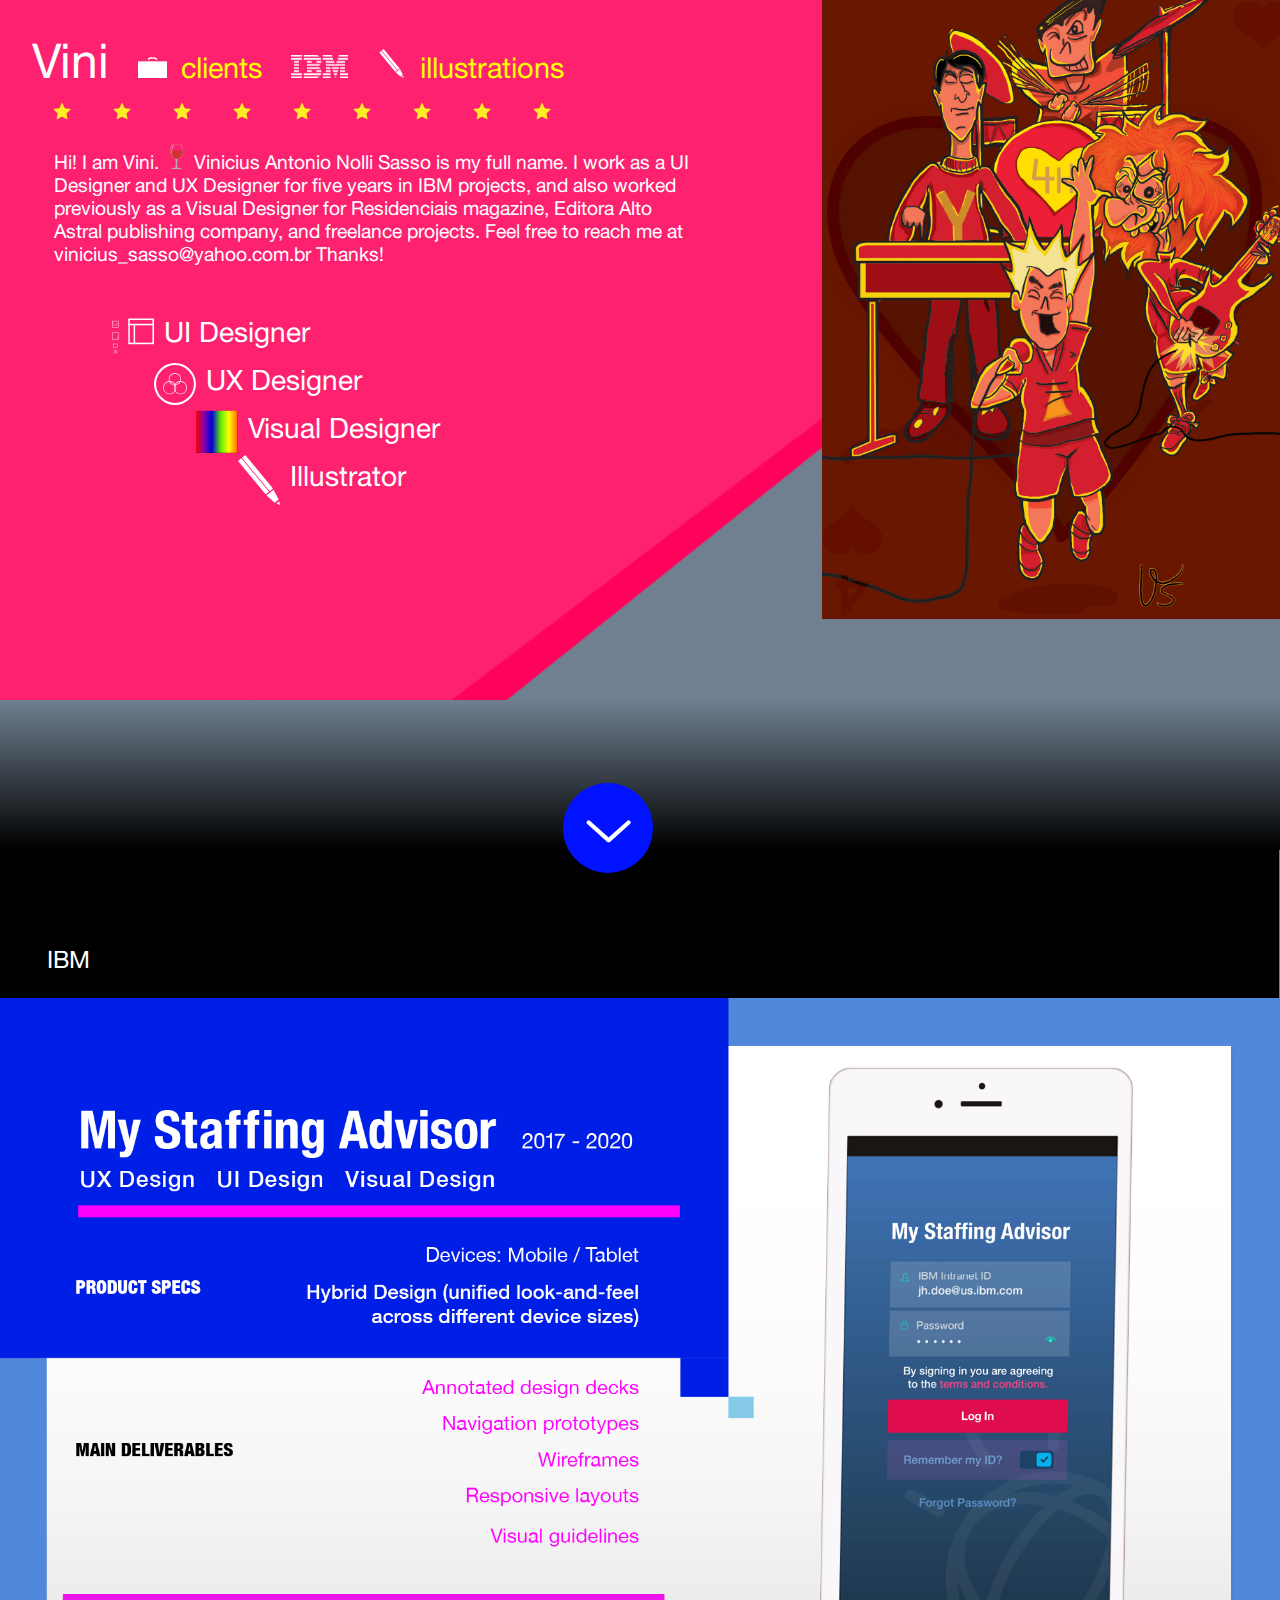
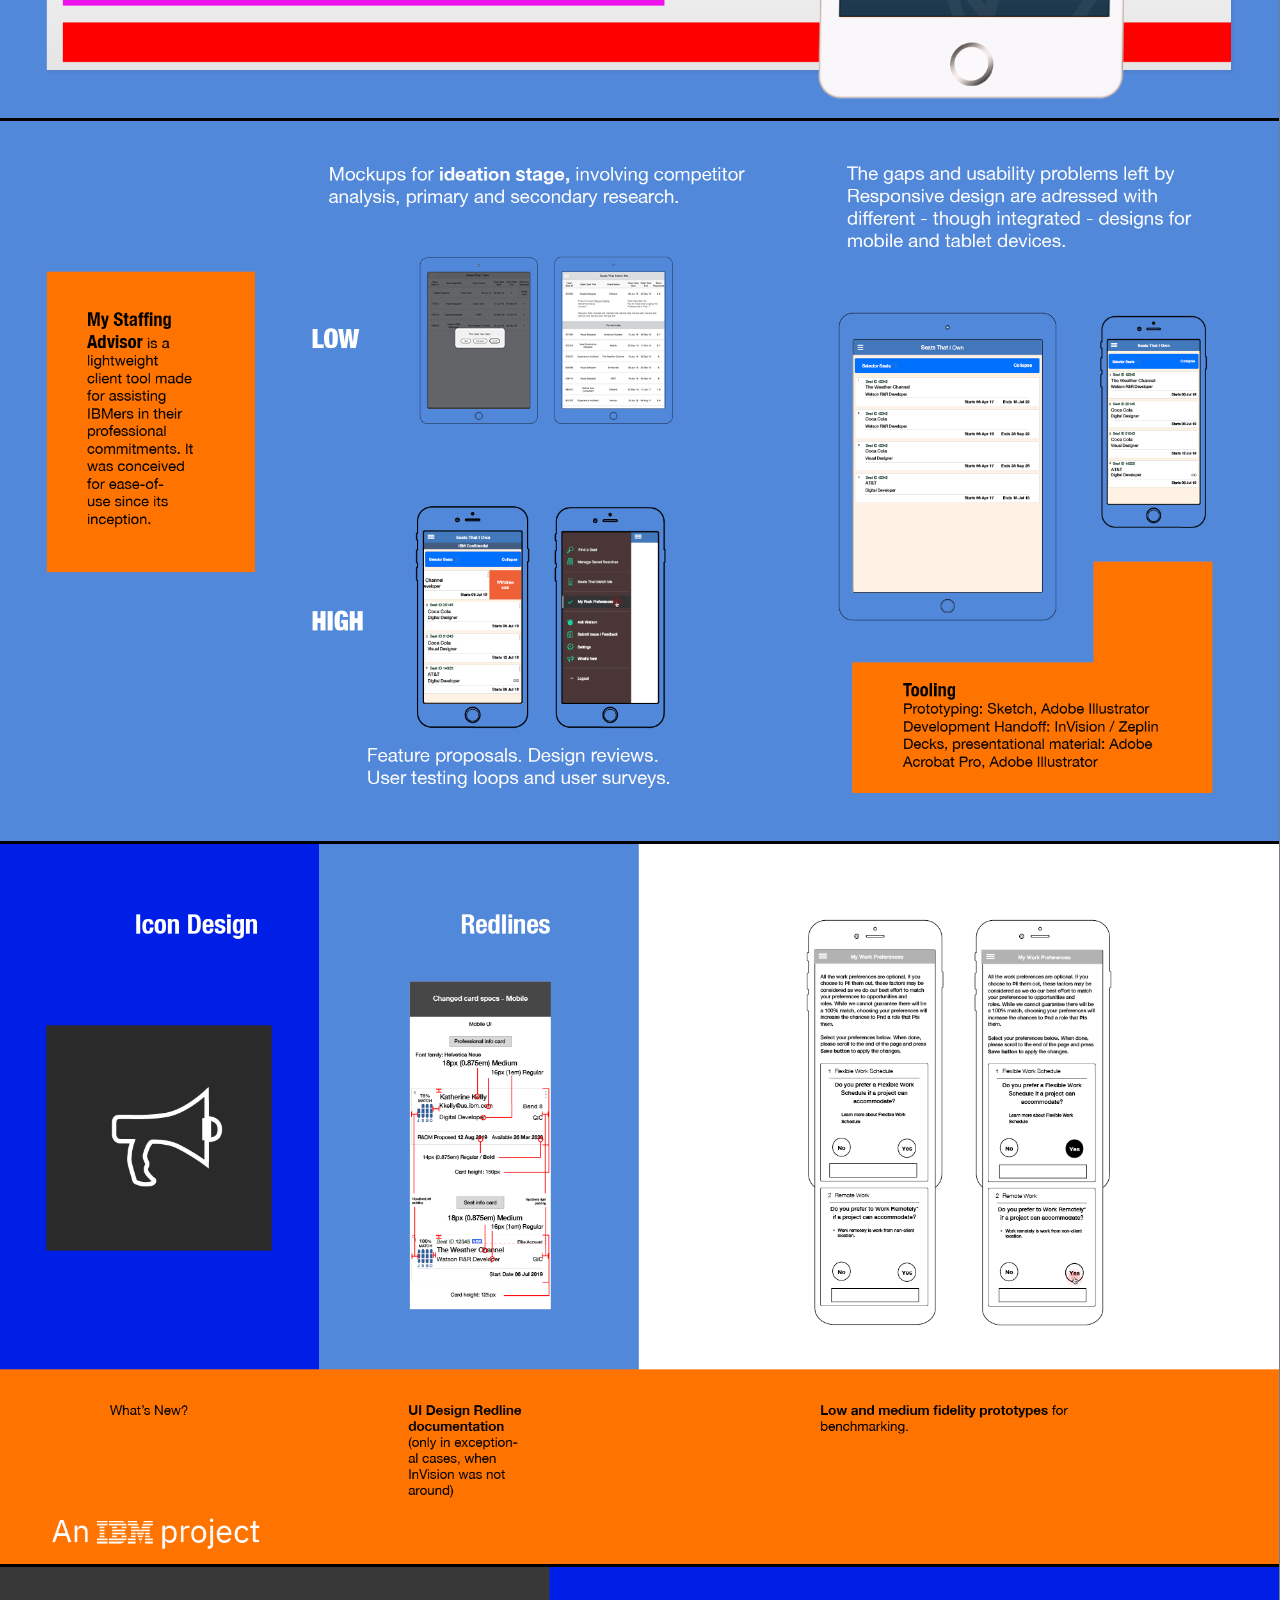
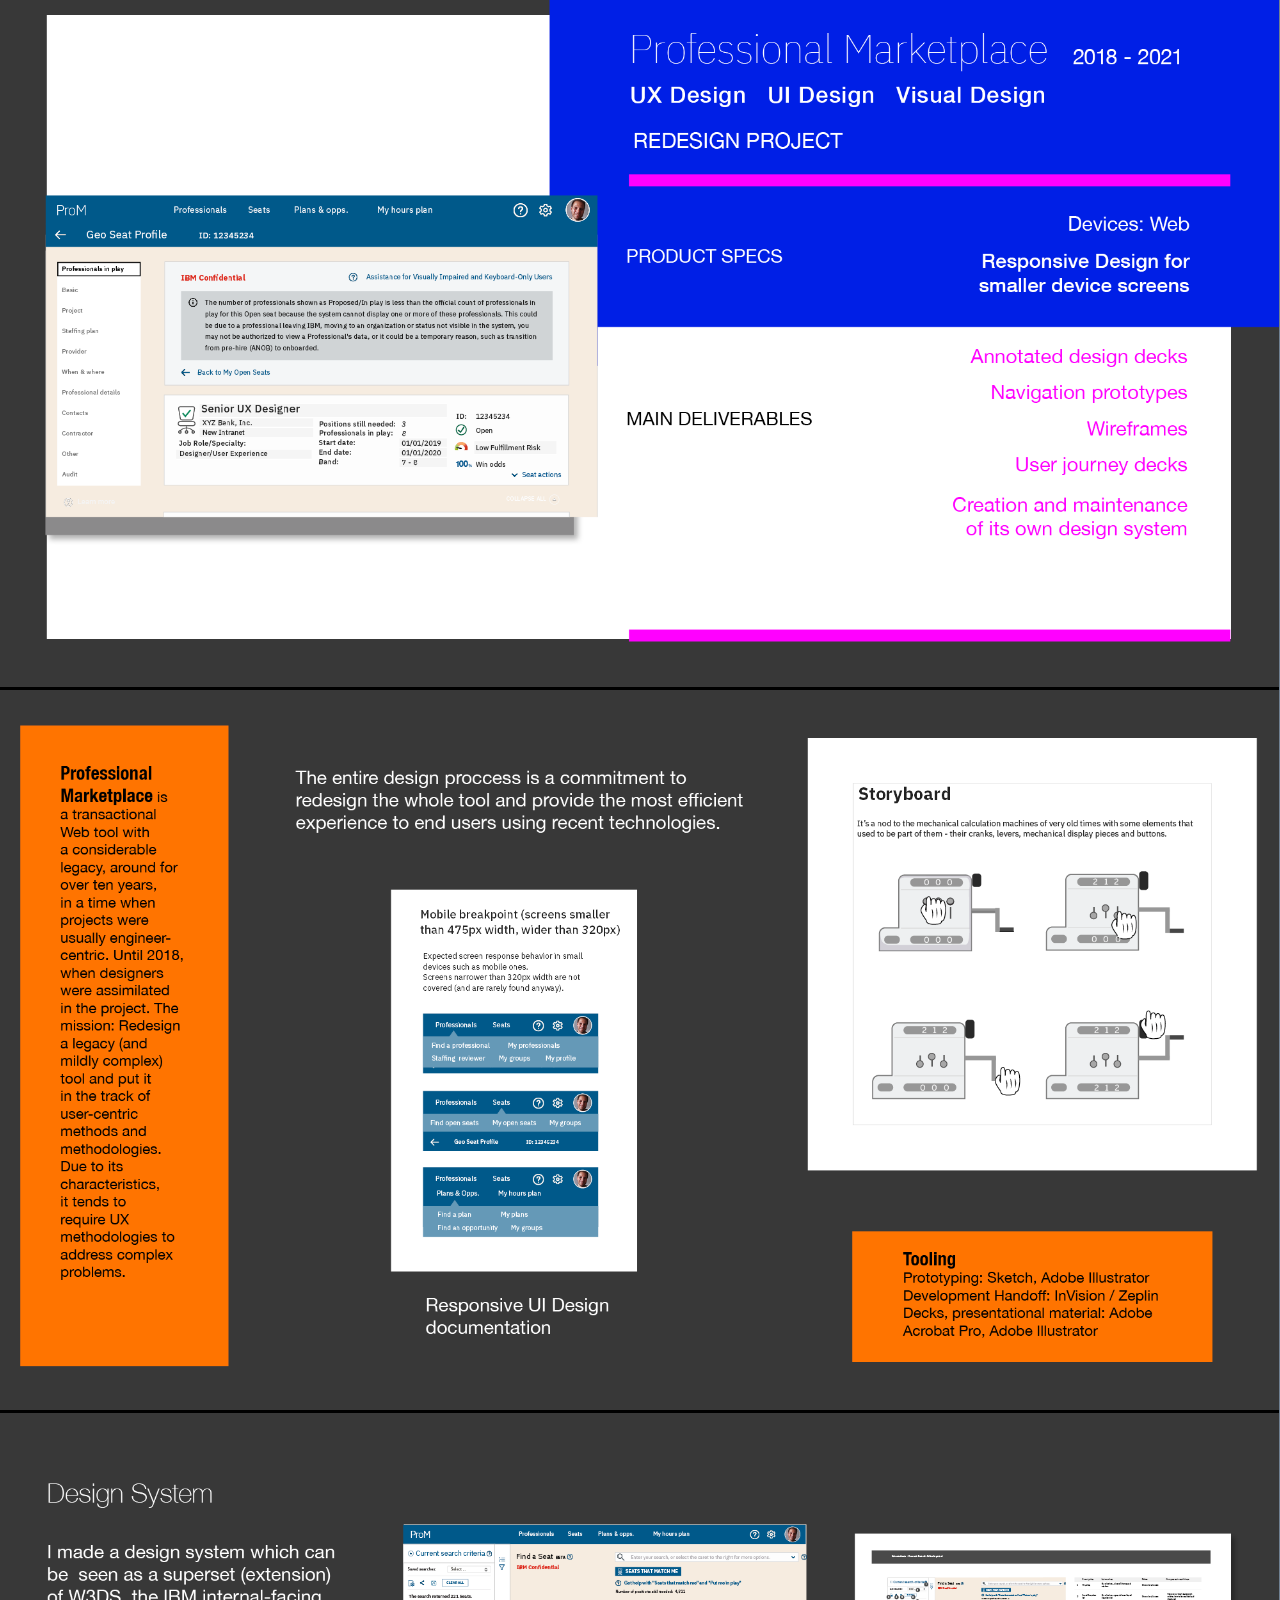
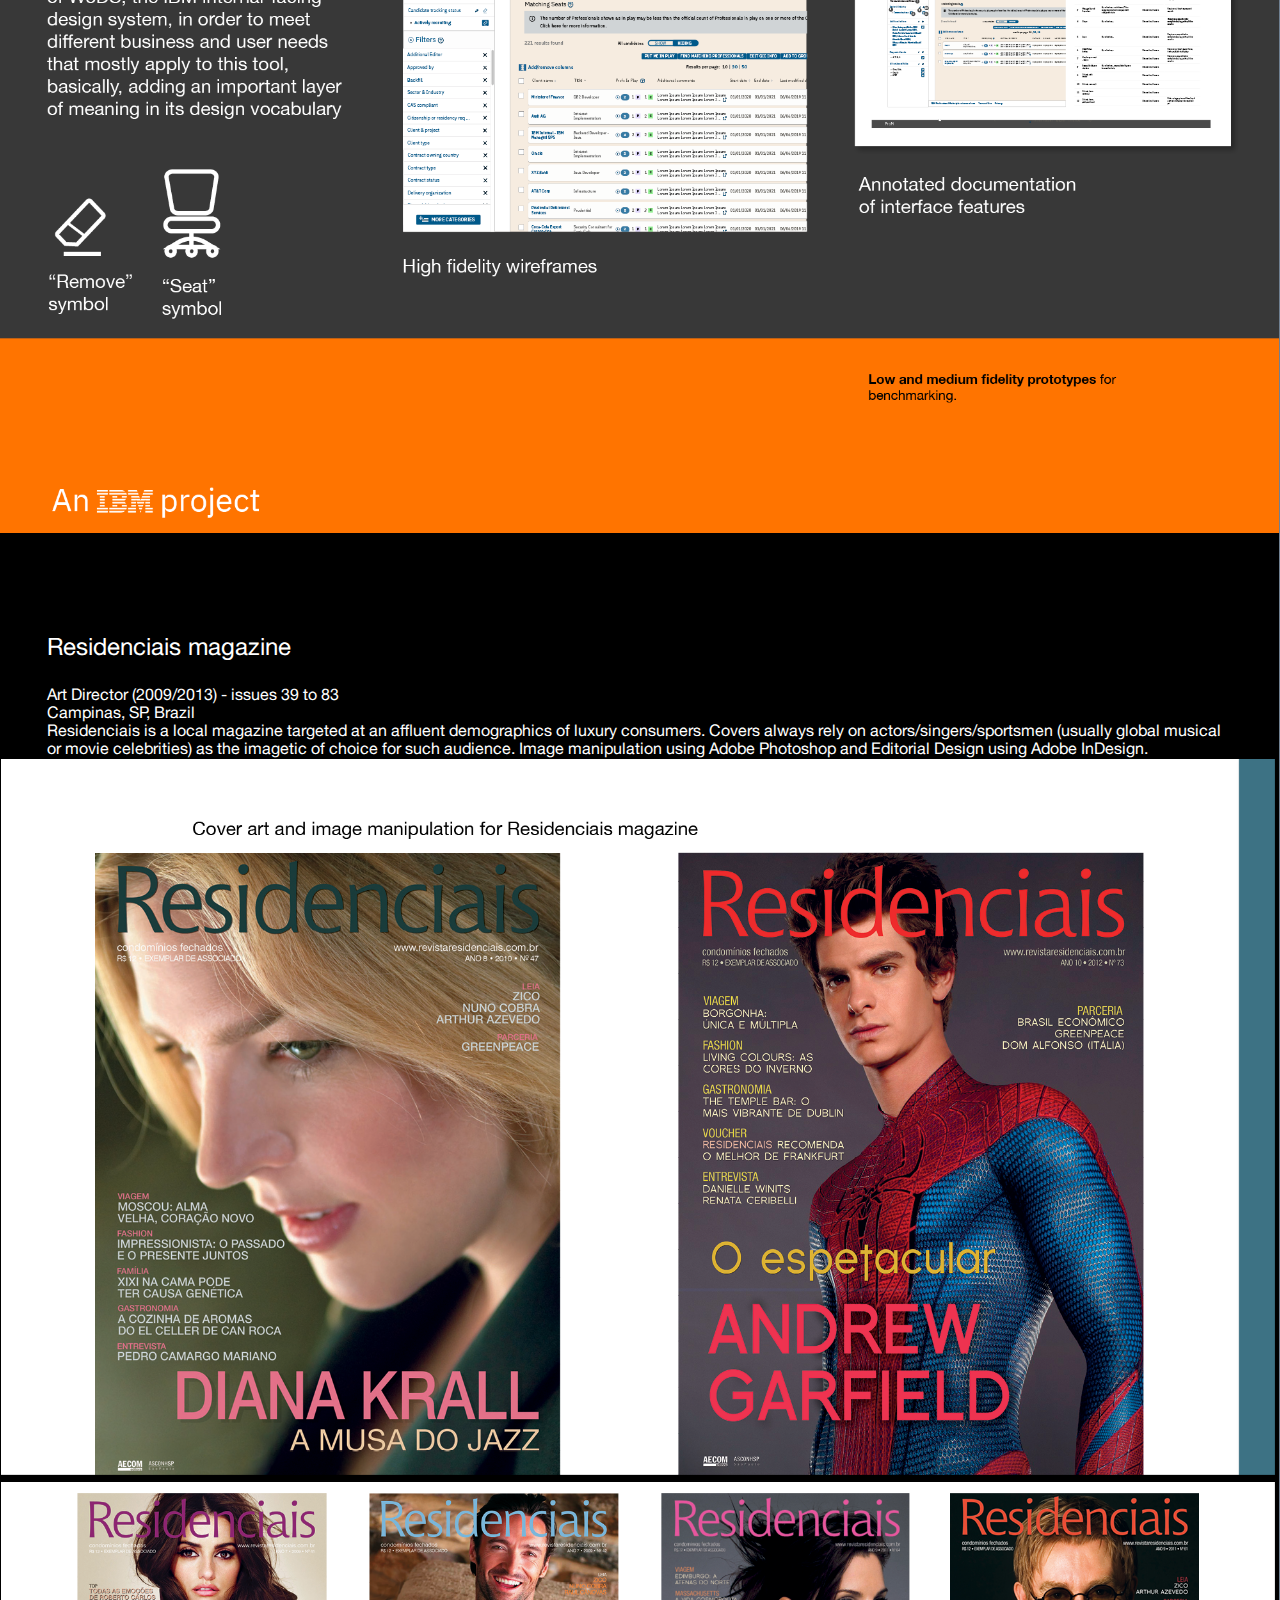
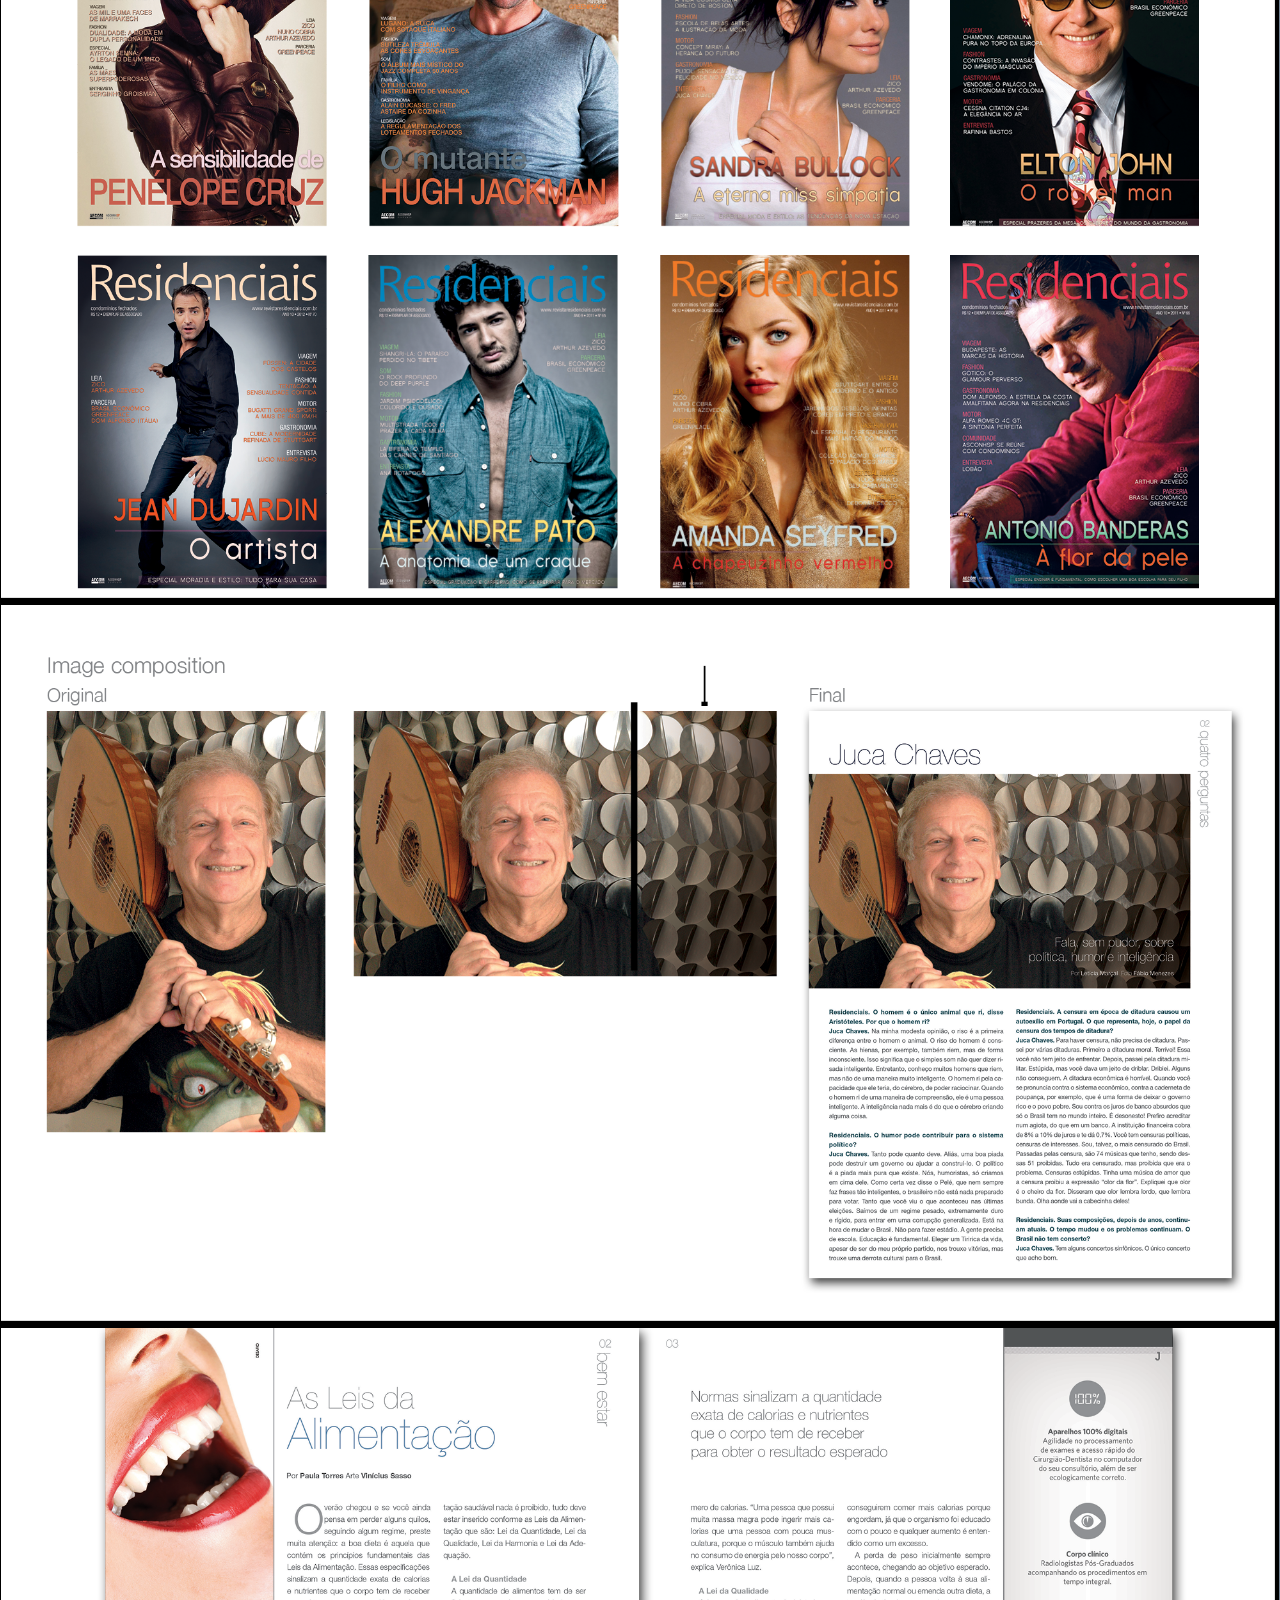
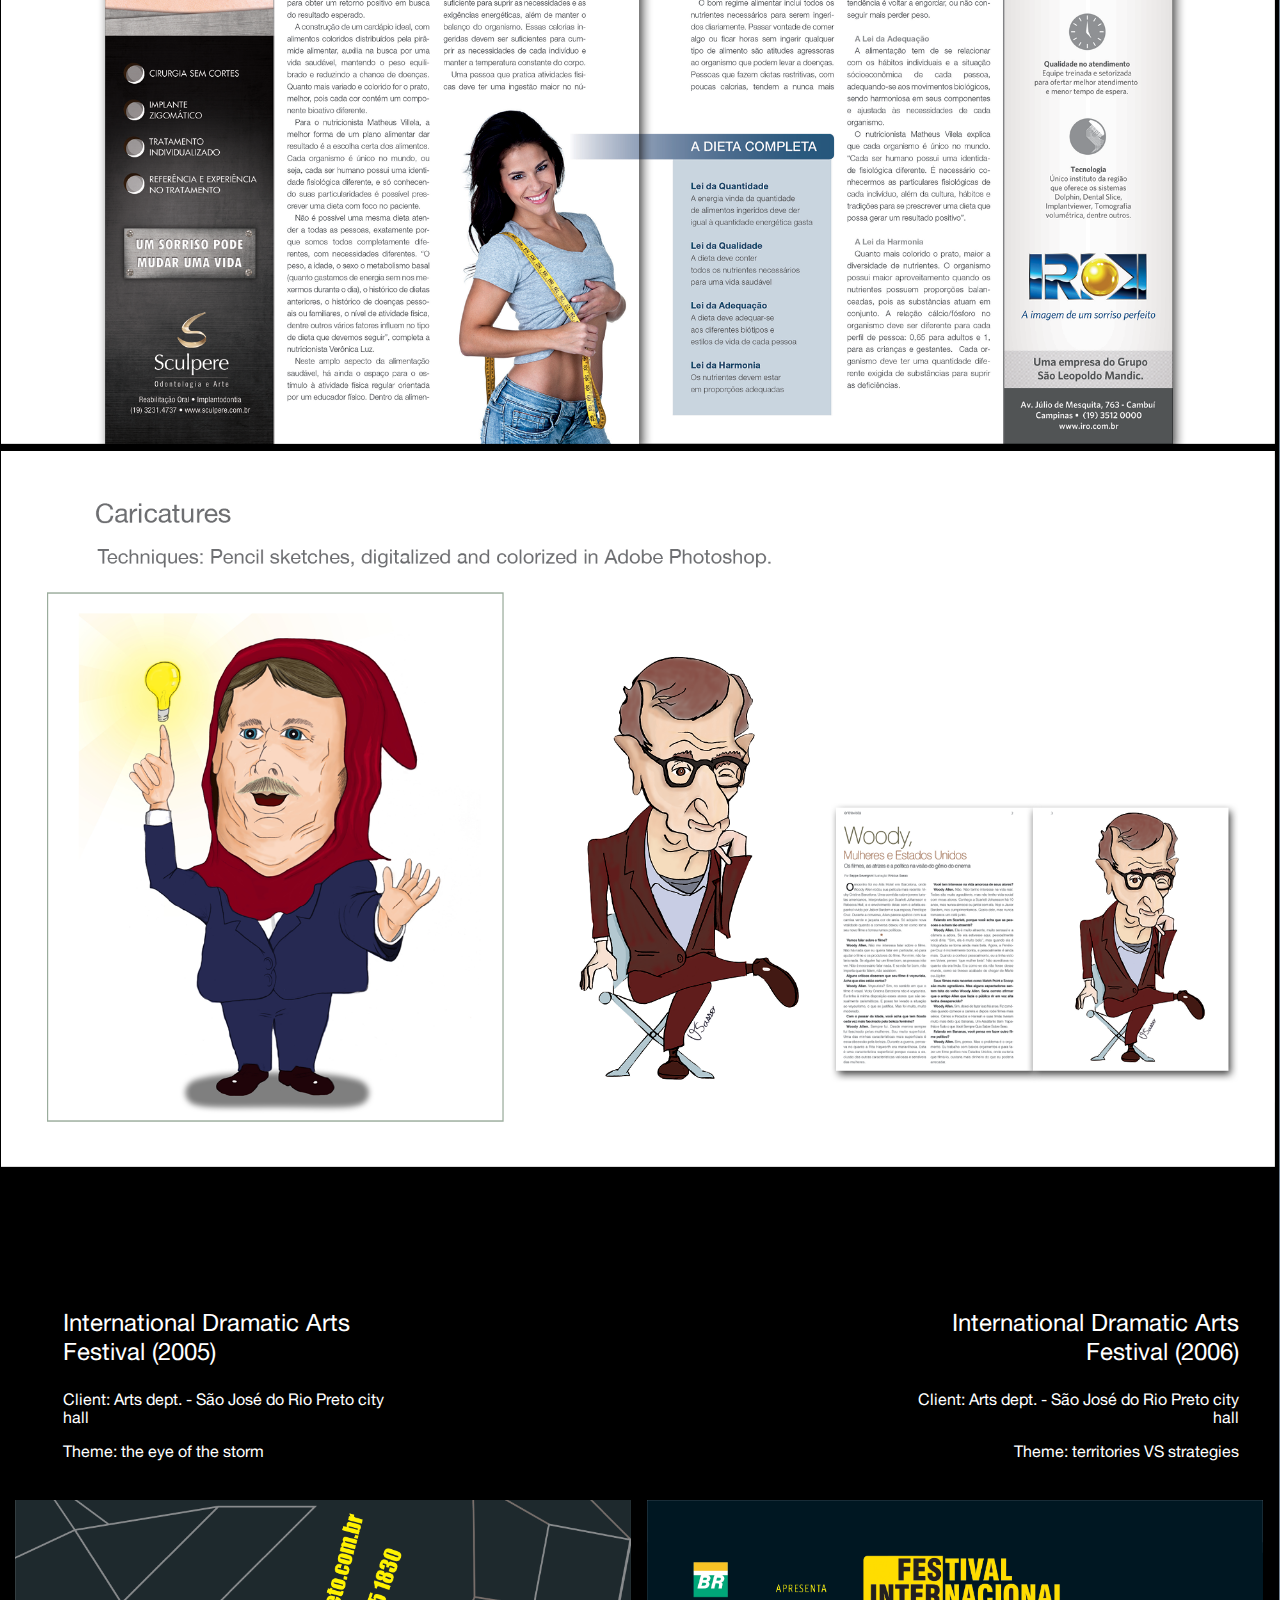
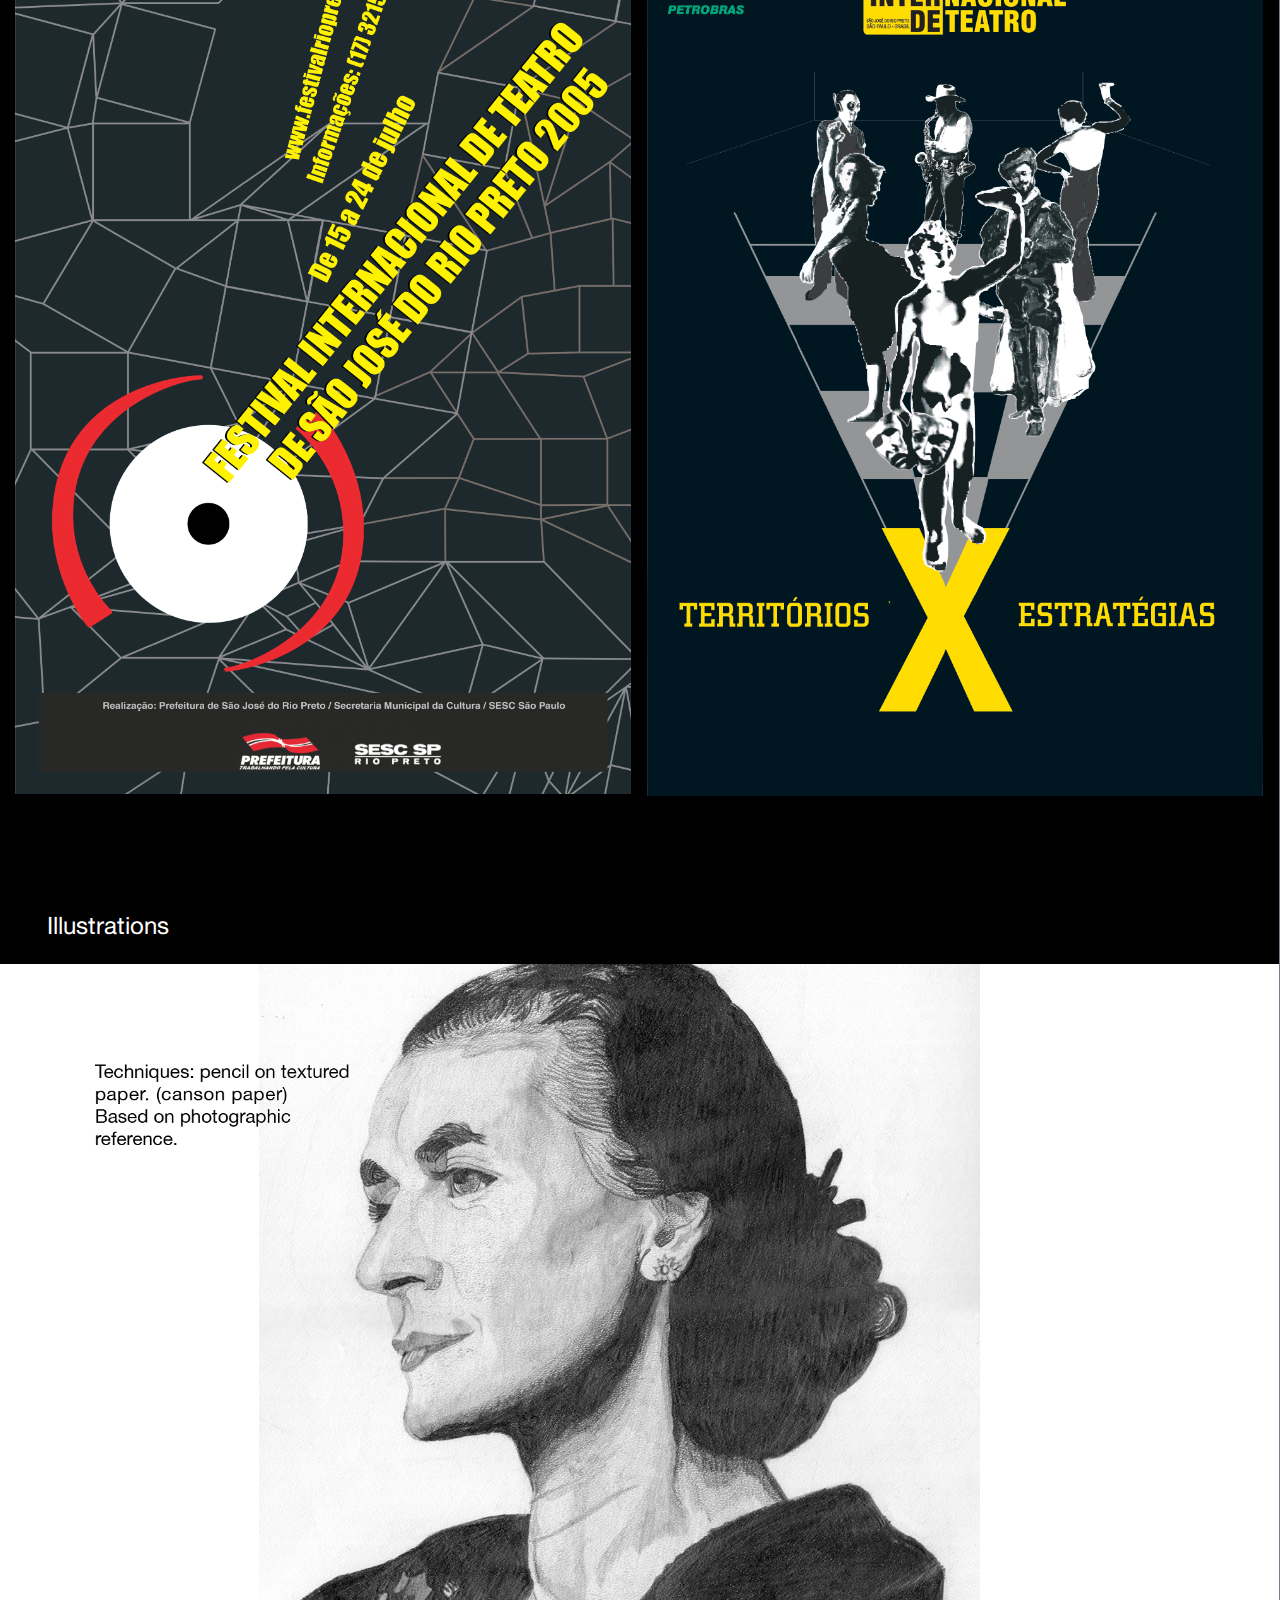
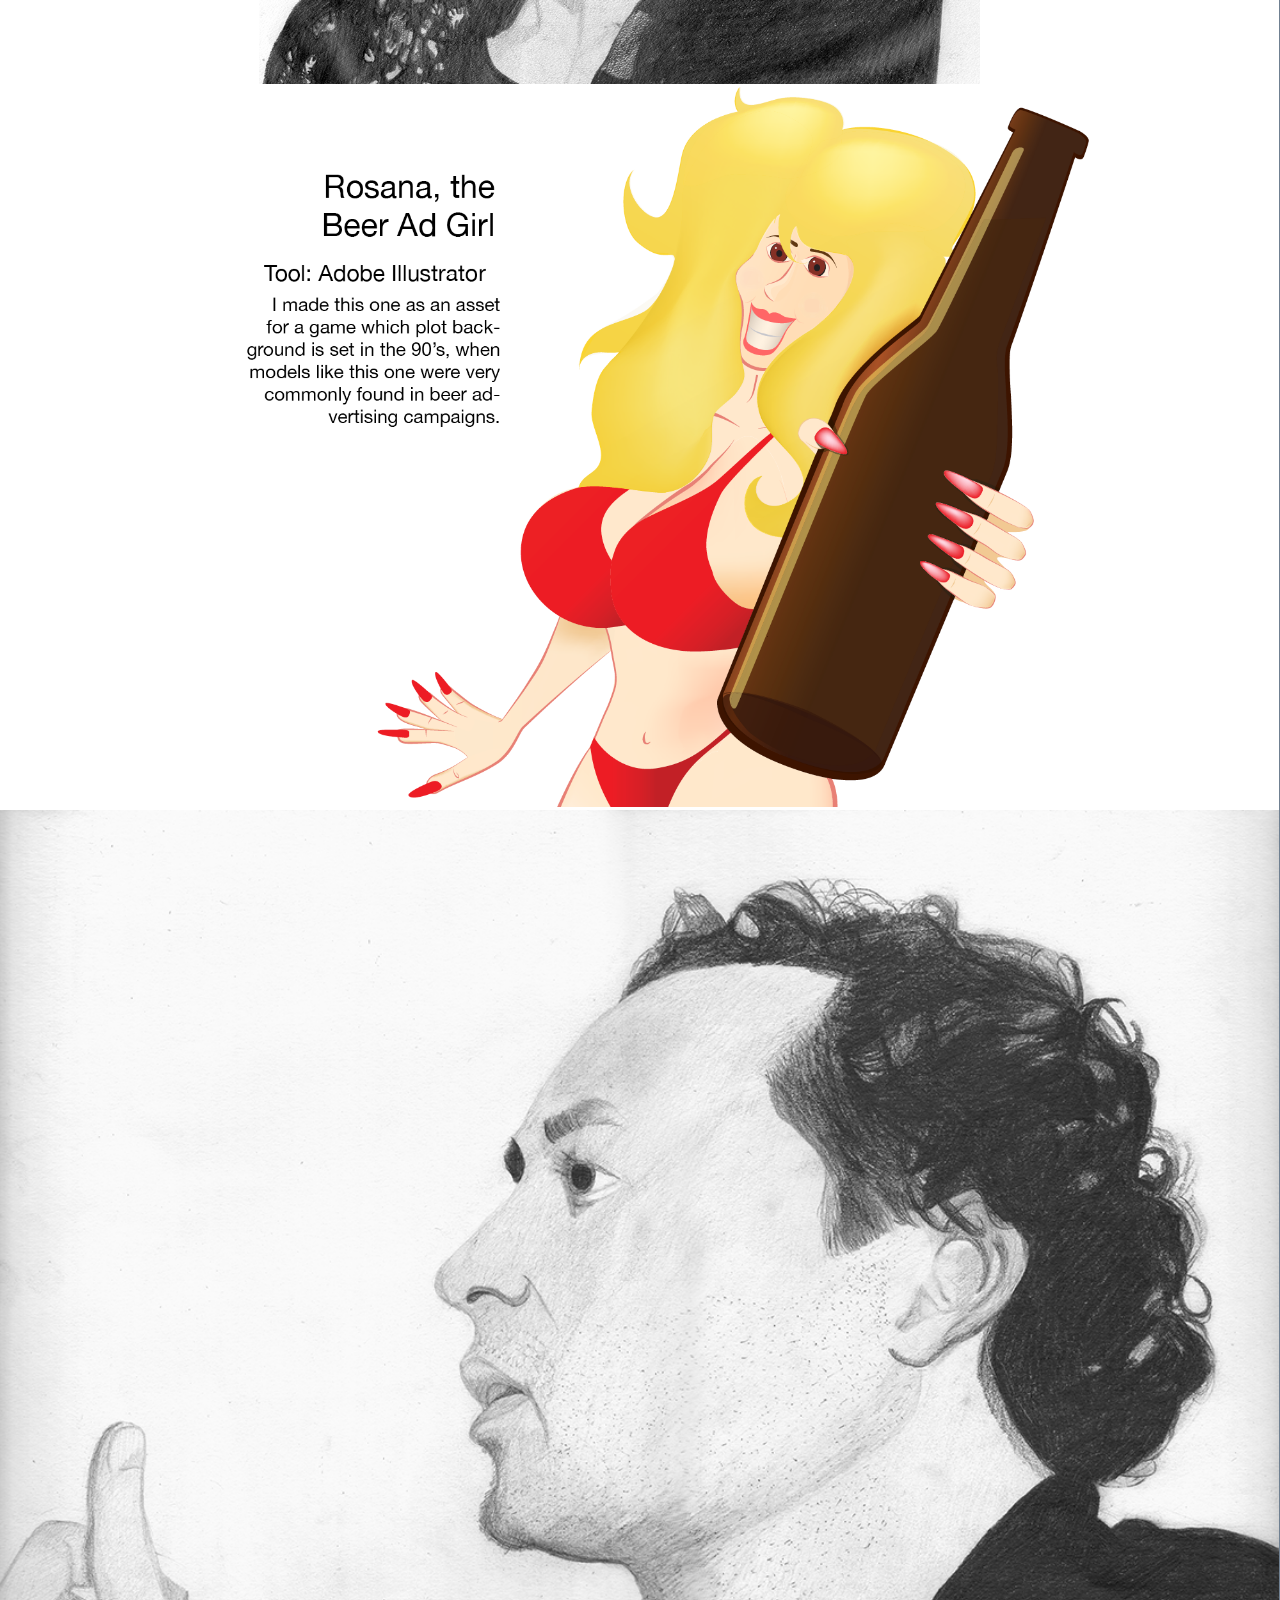
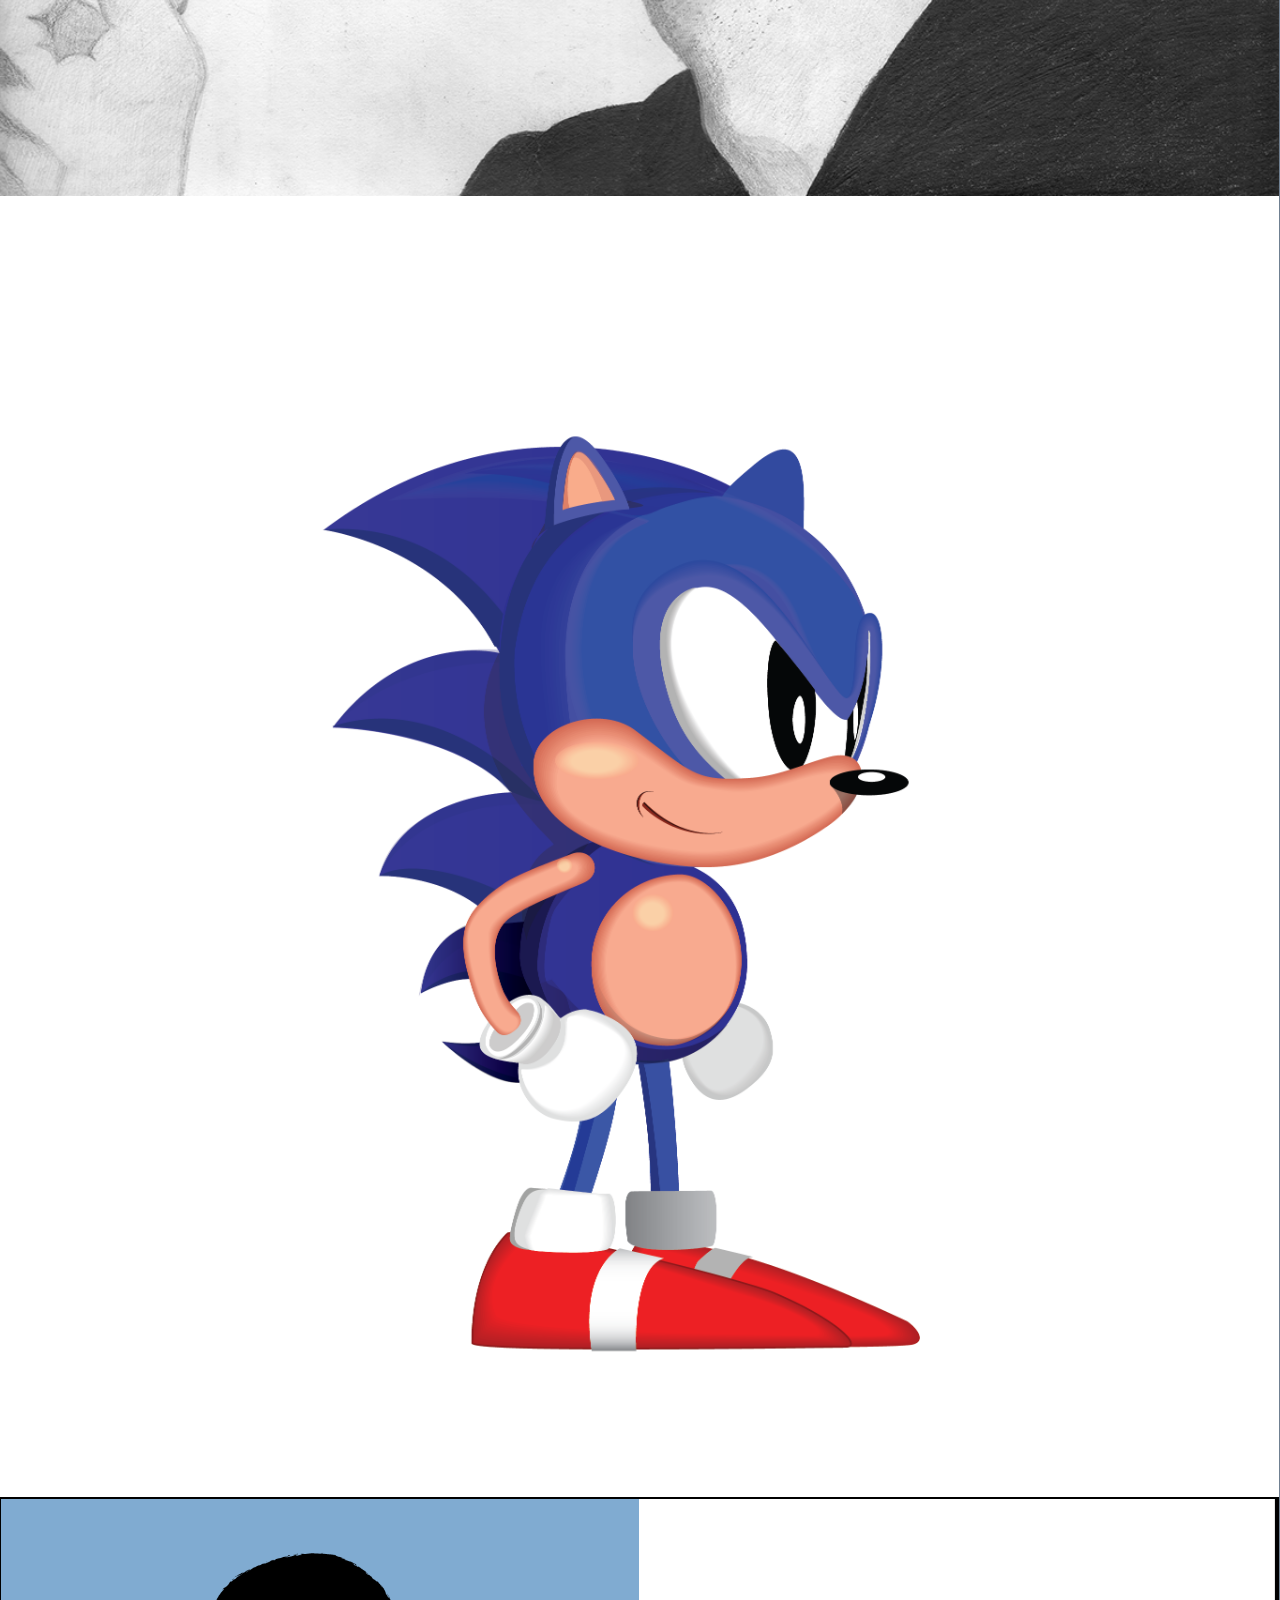
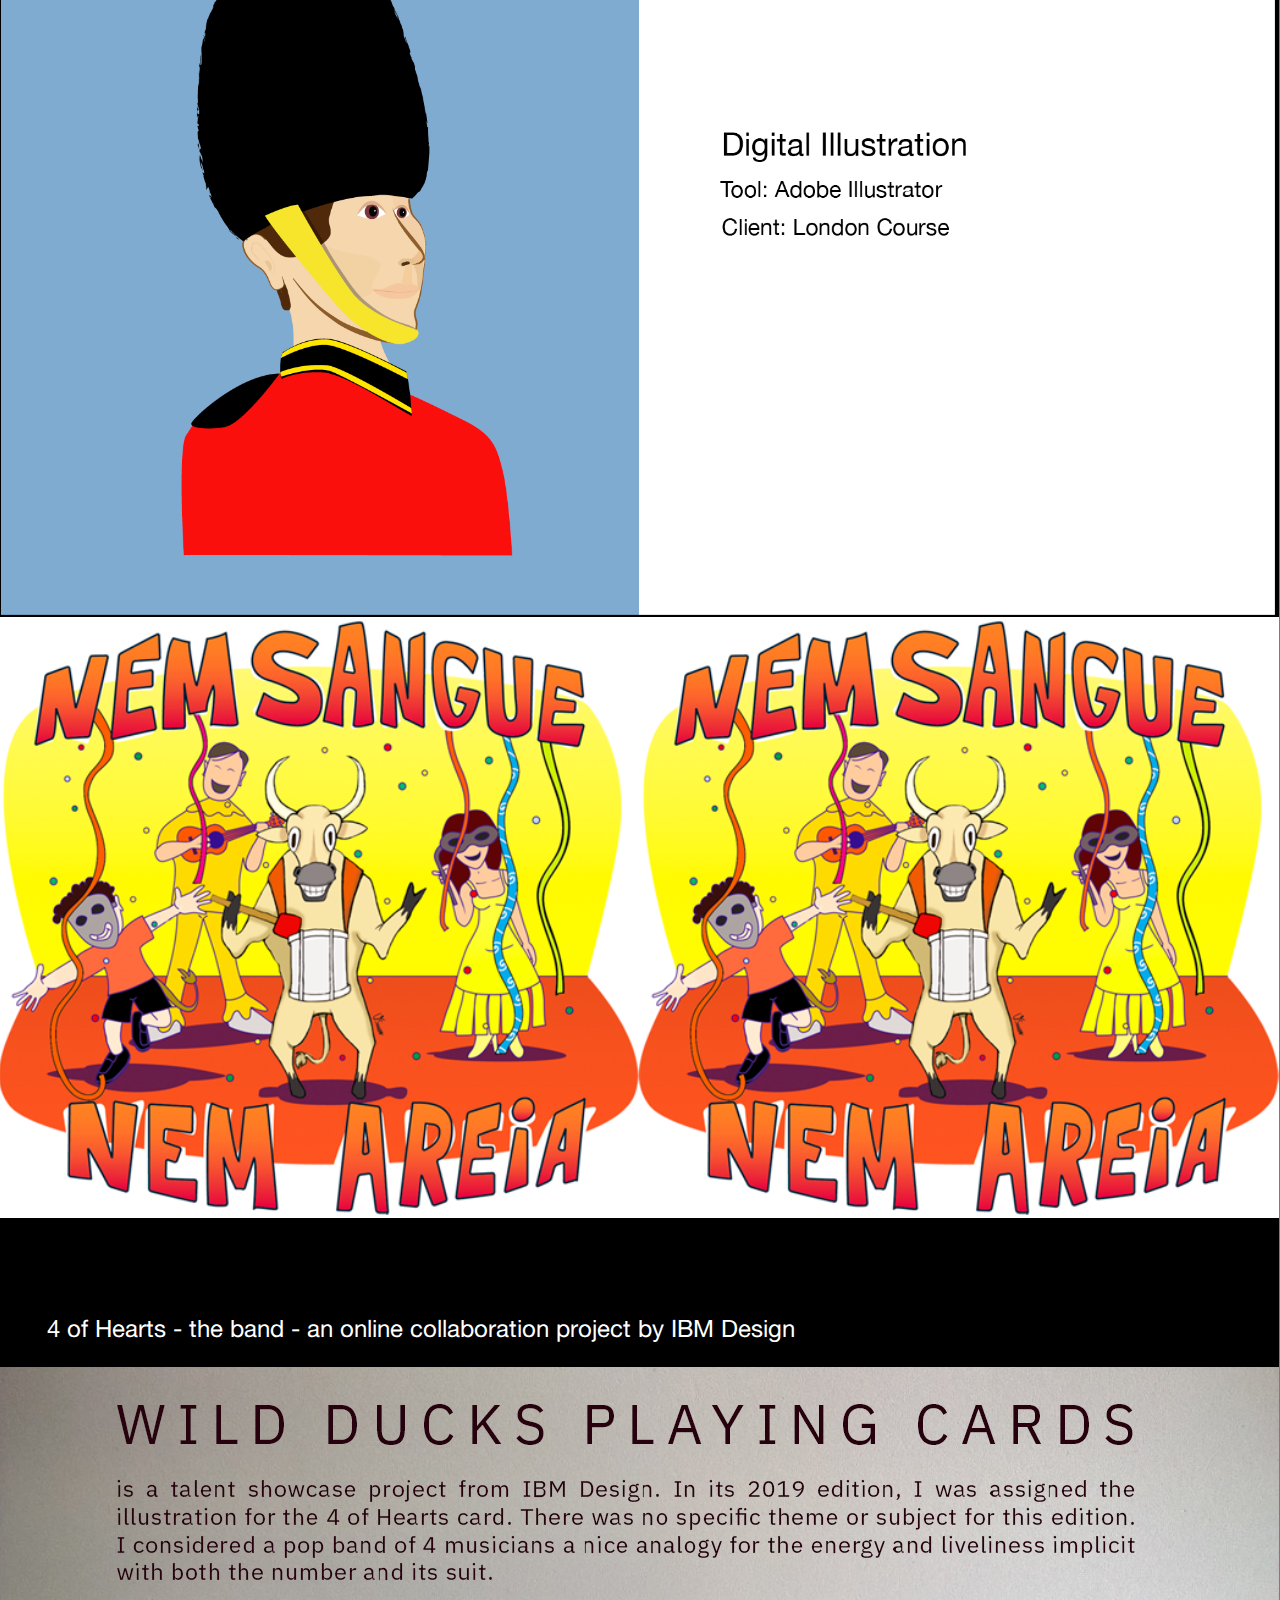
==== commit 47e5c688: "Add files via upload" ====
--- a/index.html
+++ b/index.html
@@ -33,7 +33,7 @@
                             src="images/icons/Illustration.svg" />illustrations</a></div>
 
 
-<!--                 <div class="menu-item"><a href="#gargamel"><img class="icon menu-icon"
+                <!--                 <div class="menu-item"><a href="#gargamel"><img class="icon menu-icon"
                             src="images/icons/Contacts.svg" />contacts</a></div> -->
 
                 <!--                 <div class="menu-item">
@@ -111,28 +111,29 @@
                 <div id="ibm" class="client">
                     <div class="heading">IBM</div>
                     <div id="mysa" class="project">
-                    <div class="piece full">
-                        <div class="placeholder"><img src="images/mysa_intro.png" /></div>
-                    </div>
-                    <div class="piece full">
-                        <div class="placeholder"><img src="images/mysa_1.png" /></div>
-                    </div>
-                    <div class="piece full">
-                        <div class="placeholder"><img src="images/mysa_2.png" /></div>
-                    </div>
+                        <div class="piece full">
+                            <div class="placeholder"><img src="images/mysa_intro.png" /></div>
+                        </div>
+                        <div class="piece full">
+                            <div class="placeholder"><img src="images/mysa_1.png" /></div>
+                        </div>
+                        <div class="piece full">
+                            <div class="placeholder"><img src="images/mysa_2.png" /></div>
+                        </div>
                     </div>
 
                     <div id="prom" class="project">
-                    <div class="piece full">
-                        <div class="placeholder"><img src="images/prom1.png" /></div>
-                    </div>
-                    <div class="piece full">
-                        <div class="placeholder"><img src="images/prom2.png" /></div>
-                    </div>
-                    <div class="piece full">
-                        <div class="placeholder"><img src="images/prom3.png" /></div>
-                    </div>
-                </div>
+                        <div class="piece full">
+                            <div class="placeholder"><img src="images/prom1.png" /></div>
+                        </div>
+                        <div class="piece full">
+                            <div class="placeholder"><img src="images/prom2.png" /></div>
+                        </div>
+                        <div class="piece full">
+                            <div class="placeholder"><img src="images/prom3.png" /></div>
+                        </div>
+                        <div class="clear"></div>
+                    </div>
                 </div>
 
                 <!--                 <div class="client">
@@ -173,7 +174,7 @@
 
                 <div class="client">
                     <div class="heading">Residenciais magazine</div>
-                    <div class="client-info">Art Director (2009/2013) - issues 39 to 76</div>
+                    <div class="client-info">Art Director (2009/2013) - issues 39 to 83</div>
                     <div class="client-info">Campinas, SP, Brazil</div>
                     <div class="client-info">Residenciais is a local magazine targeted at an affluent demographics of
                         luxury consumers. Covers always rely on actors/singers/sportsmen (usually global musical or
@@ -197,18 +198,24 @@
                 </div>
                 <div class="clear"></div>
                 <div class="client">
-                <div class="piece half small-padding-left">
-                    <div class="heading heading-half-left"><p>International Dramatic Arts Festival (2005)</p>
-                    <p class="heading-small">Client: Arts dept. - São José do Rio Preto city hall</p><p class="heading-small">Theme: the eye of the storm</p></div>
-                    <div class="placeholder"><img src="images/fit2005.png" /></div>
-                </div>
-
-                <div class="piece half small-padding-right">
-                    <div class="heading heading-half-right"><p>International Dramatic Arts Festival (2006)</p>
-                    <p class="heading-small">Client: Arts dept. - São José do Rio Preto city hall</p><p  class="heading-small">Theme: territories VS strategies</p></div>
-                    <div class="placeholder"><img src="images/fit2006.png" /></div>
-                </div>
-                <div class="clear"></div>
+                    <div class="piece half small-padding-left">
+                        <div class="heading heading-half-left">
+                            <p>International Dramatic Arts Festival (2005)</p>
+                            <p class="heading-small">Client: Arts dept. - São José do Rio Preto city hall</p>
+                            <p class="heading-small">Theme: the eye of the storm</p>
+                        </div>
+                        <div class="placeholder"><img src="images/fit2005.png" /></div>
+                    </div>
+
+                    <div class="piece half small-padding-right">
+                        <div class="heading heading-half-right">
+                            <p>International Dramatic Arts Festival (2006)</p>
+                            <p class="heading-small">Client: Arts dept. - São José do Rio Preto city hall</p>
+                            <p class="heading-small">Theme: territories VS strategies</p>
+                        </div>
+                        <div class="placeholder"><img src="images/fit2006.png" /></div>
+                    </div>
+                    <div class="clear"></div>
                 </div>
 
                 <!--                 <div id="zipper" class="client">
@@ -242,104 +249,130 @@
                 </div>
 
             </div>
-<!--             <div class="piece full">
+            <!--             <div class="piece full">
                 <div class="placeholder"><img src="images/mocinha.png" /></div>
             </div> -->
 
-                <div class="piece full">
-                    <div class="placeholder"><img src="images/london.png" /></div>
-                </div>
-                <div class="row">
-
-                    <div class="piece half">
-                        <div class="placeholder"><img src="images/n_s_n_a.png" /></div>
-                    </div>
-                    <div class="piece half no-mobile">
-                        <div class="placeholder"><img src="images/n_s_n_a.png" /></div>
-                    </div>
-
-                    <div class="clear"></div>
-                </div>
-                <div id="four" class="piece full">
-                    <div class="heading">4 of Hearts - the band - an online collaboration project by IBM Design</div>
-                    <div class="placeholder"><img src="images/wild01.png" /></div>
-                    <div class="placeholder"><img src="images/wild02.png" /></div>
-                    <div class="placeholder"><img src="images/wild04.png" /></div>
-                    <div class="placeholder"><img src="images/wild05.jpg" />
-                    </div>
-                </div><div class="clear"></div>
+            <div class="piece full">
+                <div class="placeholder"><img src="images/london.png" /></div>
+            </div>
+            <div class="row">
+
+                <div class="piece half">
+                    <div class="placeholder"><img src="images/n_s_n_a.png" /></div>
+                </div>
+                <div class="piece half no-mobile">
+                    <div class="placeholder"><img src="images/n_s_n_a.png" /></div>
+                </div>
+
                 <div class="clear"></div>
             </div>
-
-            <div id="interstitial">
-                <div class="outer-space">
-                <img class="lucky-star" src="images/star-yellow.svg"  smooth-parallax=""
-                start-movement="-2"
-                end-movement="1"
-                start-position-y="2" />
-                <img class="lucky-star" src="images/star-yellow.svg" />
-                <img class="lucky-star" src="images/star-yellow.svg" /> 
-                <img class="lucky-star" src="images/star-yellow.svg" /> 
+            <div id="four" class="piece full">
+                <div class="heading">4 of Hearts - the band - an online collaboration project by IBM Design</div>
+                <div class="placeholder"><img src="images/wild01.png" /></div>
+                <div class="placeholder"><img src="images/wild02.png" /></div>
+                <div class="placeholder"><img src="images/wild04.png" /></div>
+                <div class="placeholder"><img src="images/wild05.jpg" />
+                </div>
+            </div>
+            <div class="clear"></div>
+            <div class="clear"></div>
+        </div>
+
+        <section id="starfield-transition">
+            <div id="viewport-interstitial" class="test">
+                <img id="outer-space"
+                smooth-parallax=""
+                start-movement="1"
+                end-movement="2"
+                start-position-y="1"
+                end-position-y="-0.5"
+                class="" src="images/star-medium.png" />
+                
+                <img id="outer-space2" smooth-parallax="" start-movement="0" end-movement="1" start-position-y="1"
+                    end-position-y="-1" class="super-star" src="images/star-big.png" />
+
+                <img id="outer-space3" smooth-parallax="" start-movement="0" end-movement="1.5" start-position-y="1"
+                    end-position-y="-0.5" class="" src="images/star-very-small.png" />
+
+
+                <img class="lucky-star" src="images/star-yellow.svg" />
+                <img class="lucky-star" src="images/star-yellow.svg" />
+                <img class="lucky-star" src="images/star-yellow.svg" />
                 <img class="lucky-star tablet" src="images/star-yellow.svg" />
                 <img class="lucky-star tablet" src="images/star-yellow.svg" />
                 <img class="lucky-star web" src="images/star-yellow.svg" />
                 <img class="lucky-star web" src="images/star-yellow.svg" />
                 <img class="lucky-star hd" src="images/star-yellow.svg" />
-                <img class="lucky-star hd" src="images/star-yellow.svg" />         
-            </div>
-                   <div class="parallax-star star-medium"
-                   
-                   >
-                   
-
-                </div>
-
-            </div>
-            <div class="atmosphere">
-            </div>
-
-
-       <div id="contacts">
-                <section>
-                    <div id="viewport-contatos">
-                        <div id="fundinho-contatos"
-                        smooth-parallax=""
-                        start-movement="-.5"
-                        end-movement=".7"
-                        start-position-y="2">
-                        </div>
-
-                        <div class="contact-info">
-                            <div class="row-info">
-                            <div class="resume">
-                                <div class="resume-details">
-                                    <div class="education">
+                <img class="lucky-star hd" src="images/star-yellow.svg" />
+            </div>
+            <div class="parallax-star star-medium test">
+            </div>
+        
+    
+    <div class="atmosphere">
+        <div class="test">
+        <img src="images/starfield.png" />
+        <div class="heffaloomp">
+            <img src="images/heffaloomp.gif" />
+        </div>
+    </div>
+    </div>
+</section>
+    
+    
+
+
+    <div id="contacts">
+        <section>
+            <div id="viewport-contatos">
+                <div id="fundinho-contatos" smooth-parallax="" start-movement="-.5" end-movement=".7"
+                    start-position-y="2">
+                </div>
+
+                <div class="contact-info">
+                    <div class="row-info">
+                        <div class="resume">
+                            <div class="resume-details">
+                                <div class="education">
                                     <h3>Education</h3>
                                     <ul>
-                                    <li>
-                                    Graduated at Visual Design at Universidade Estadual Júlio de Mesquita Filho - Unesp, in Bauru, SP - Brazil (2003)</li>
-                                    <li>
-                                    Member of the Interaction Design Foundation since 2019.</li>
-                                </ul>
-                                
+                                        <li>
+                                            Graduated at Visual Design in Universidade Estadual Júlio de Mesquita Filho
+                                            - Unesp, in Bauru, SP - Brazil (2003)</li>
+                                        <li>
+                                            Member of the Interaction Design Foundation since 2019.</li>
+                                    </ul>
+
+                                </div>
+                                <div class="achievements">
+                                    <h3>Achievements</h3>
+                                    <ul>
+                                        <li>
+                                            Certified on Affordances by Interaction Design Foundation with a "top 10% learner" distinction, #4 top learner from Brazil, #15 from Latin America.</li>
+                                        <li>
+                                            The first designer/artist from (and resident in) Brazil with an entry showcased in the Wild Ducks Playing Cards global talent project by IBM Design in its 2019 edition.</li>
+                                    </ul>
+
                                 </div>
                                 <div class="experience">
                                     <h3>Experience</h3>
                                     <ul>
-                                    <li>UI/UX Designer for IBM projects (2016-current)</li>
-                                    <li>Webdesigner - Miami Store eCommerce (2013-2016)</li>
-                                    <li>Visual Designer/Art direction - Residenciais magazine (2008/2013)</li>
-                                    <li>Freelance Visual Designer/Art direction/Ilustration for advertising campaigns (2003/2008)</li>
-                                    <li>Visual Designer - Alto Astral publishing company (2003)</li>
+                                        <li>UI/UX Designer for IBM projects (2016-current)</li>
+                                        <li>Webdesigner - Miami Store eCommerce (2013-2016)</li>
+                                        <li>Visual Designer/Art direction - Residenciais magazine (2008/2013)</li>
+                                        <li>Freelance Visual Designer/Art direction/Ilustration for advertising
+                                            campaigns (2003/2008)</li>
+                                        <li>Visual Designer - Alto Astral publishing company (2003)</li>
                                     </ul>
                                 </div>
-                                </div>
                             </div>
-                            <div class="column-bio">
+                        </div>
+                        <div class="column-bio">
                             <div class="photo">
                                 <img class="my-photo" src="images/foto-clipped.jpg" />
                             </div>
-<!--                             <div class="bio">Bio
+                            <!--                             <div class="bio">Bio
                                 <div class="bio-details">
                                     Brazilian. Descendent from italians.
                                 </div>
@@ -348,41 +381,67 @@
                         </div>
                         <div class="clear"></div>
                     </div>
-                            <div class="find-me-at">
-                            <span>
+                    <div class="find-me-at">
+                        <span>
                             <div class="media-logos">
-                            <div class="info1">
-                                <a target="new"
-                                    href="https://www.linkedin.com/in/vinisasso/"><img class="social-networks linkedin" src="images/social-linkedin.svg" /></a>
-                            </div>
-                            <div class="info2"><a target="new"
-                                    href="https://www.deviantart.com/vinicius-sasso"><img class="social-networks deviantart" src="images/deviantart-white.svg" /></a>
-                            </div>
-                            <div class="info3">
-                                <a target="new"
-                                    href="https://www.facebook.com/vinicius.sasso.designer"><img class="social-networks facebook" src="images/social-facebook.svg" /></a>
-                            </div>
-                            
+                                <div class="info1">
+                                    <a target="new" href="https://www.linkedin.com/in/vinisasso/"><img
+                                            class="social-networks linkedin" src="images/social-linkedin.svg" /></a>
+                                </div>
+                                <div class="info2"><a target="new" href="https://www.deviantart.com/vinicius-sasso"><img
+                                            class="social-networks deviantart" src="images/deviantart-white.svg" /></a>
+                                </div>
+                                <div class="info3">
+                                    <a target="new" href="https://www.facebook.com/vinicius.sasso.designer"><img
+                                            class="social-networks facebook" src="images/social-facebook.svg" /></a>
+                                </div>
+
                             </div>
                         </span>
-                            </div>
-            
-                        </div>
-
-
-
-                    </div>
-                    
-                </section>
-            </div>
-
-<div id ="gargamel"></div>
-
-</div>
-
-
+                    </div>
+                </div>
+            </div>
+        </section>
     </div>
     </div>
+
+    <div id="Gargamel">
+        <div class="heffaloomps-and-woozels">
+        They're black they're brown they're up their down</br>
+They're in they're out they're all about</br>
+They're far they're near they're gone they're here</br>
+They're quick and slick and insincere</br>
+Beware Beware Be a very wary bear</br>
+A Heffalump or Woozle is very confusel</br>
+The Heffalump or woosel is very sly</br>
+- Sly - sly - sly</br>
+They come in ones and twoosels</br>
+But if they so choosels</br>
+Before your eyes you'll see them multiply</br>
+- Ply - ply - ply</br>
+They're extra-ordinary so better be wary</br>
+Because they come in every shape and size</br>
+- Size - size - size</br>
+If honey is what you covet you'll find that they love it</br>
+Because they guzzle up the thing you prize</br>
+They're green they're blue they're pink they're white</br>
+They're round they're square they're a terrible sight</br>
+They tie themselves in horrible knots</br>
+They come in stripes or polka-dots</br>
+Beware Beware Be a very wary bear</br>
+They're extra-ordinary so better be wary</br>
+Because they come in every shape and size</br>
+- Size - size - size</br>
+If honey's what you covet you'll find that they love it</br>
+Because they guzzle up the things you prize</br>
+They're black they're brown they're up their down</br>
+They're in they're out they're all about</br>
+They're far they're near they're gone they're here</br>
+They're quick and slick and insincere</br>
+Beware Beware Beware Beware Beware ...</br>
+</div>
+    </div>
+
 
 
     <script>
--- a/engaging.css
+++ b/engaging.css
@@ -326,20 +326,45 @@
 top: 0;
 }
 
-#interstitial{
+#viewport-interstitial{
     position: relative;
-    height: 300px;
-    background-color: black;
-}
-
-
-
-.outer-space{
-    POSITION: relative;
     height: 600px;
-/*     display: flex;
-    align-items: center;
-    flex-direction: row; */
+    width: 100%;
+    overflow:visible;
+    background-image: url('images/starfield.png');
+    background-size: 100%;
+    background-color: blue;
+}
+
+#outer-space{
+    position: absolute;
+    top: -2em;
+    left: 20%;
+    width: 25%;
+    height: 25%;
+/*     background-image: url('images/star-very-small.svg');
+    background-repeat: no-repeat; */
+}
+
+#outer-space2{
+    display: block;
+    position: absolute;
+    bottom: 1em;
+    left: 40%;
+    z-index: 100;
+}
+
+#outer-space3{
+position: absolute;
+top: 2em;
+right: 10%;
+/* background-image: url('images/star-very-small.svg');
+background-repeat: no-repeat; */
+}
+
+img.super-star{
+/*     width: 100%;
+    height: 100%; */
 }
 
 #interstitial .lucky-star{
@@ -356,6 +381,14 @@
     background: linear-gradient(180deg, rgba(0,0,0,1) 0%, #fd216f 100%);
 }
 
+.test, div.test> *{
+    display: none;
+}
+
+.atmosphere img{
+    width: 100%;
+}
+
 #contacts {
 height: 95%;
 background-color: blue;    
@@ -372,6 +405,10 @@
 .placeholder img{
     width: 100%;
     height: auto;
+}
+
+.heffaloomp {
+width: 25%;
 }
 
 #viewport-contatos{
@@ -473,6 +510,11 @@
     height: 2em;
     margin-right: 1em;
 }
+
+#Gargamel{
+    display:none;
+}
+
 
 
 /* Grid */
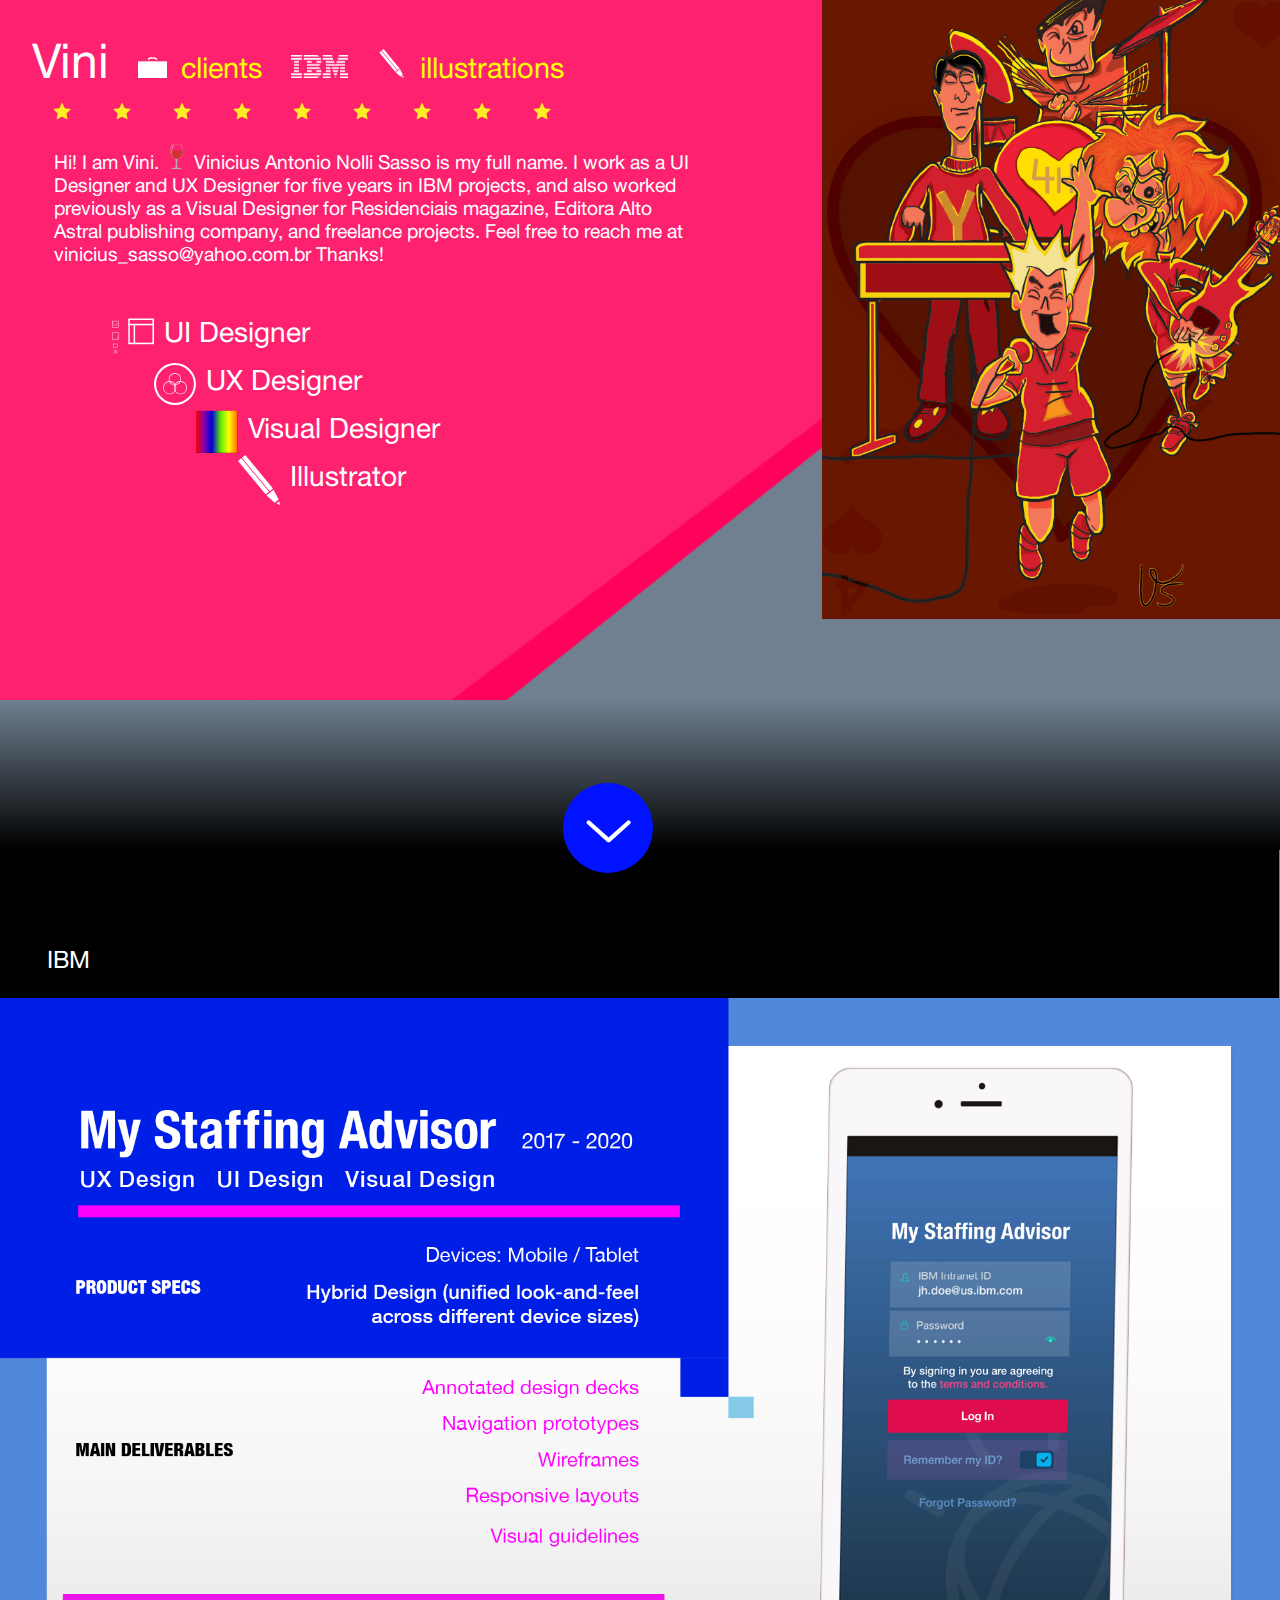
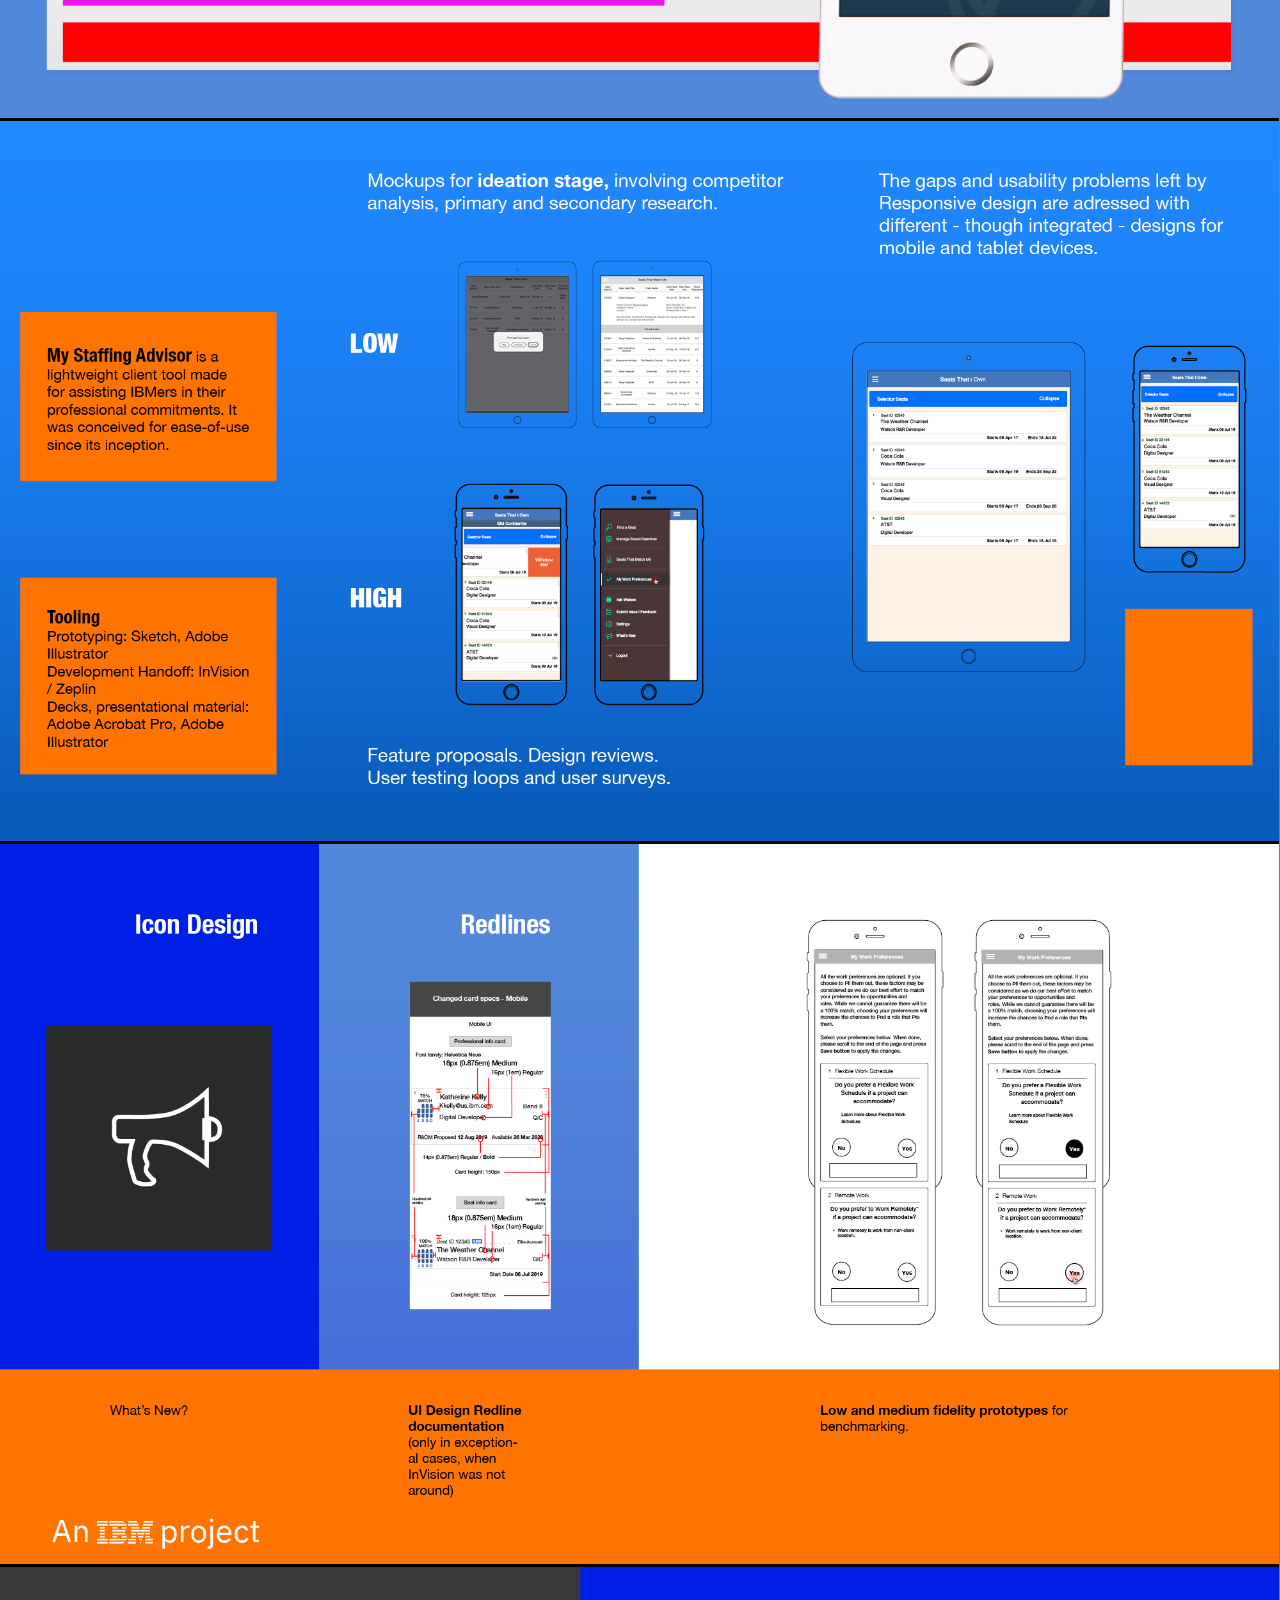
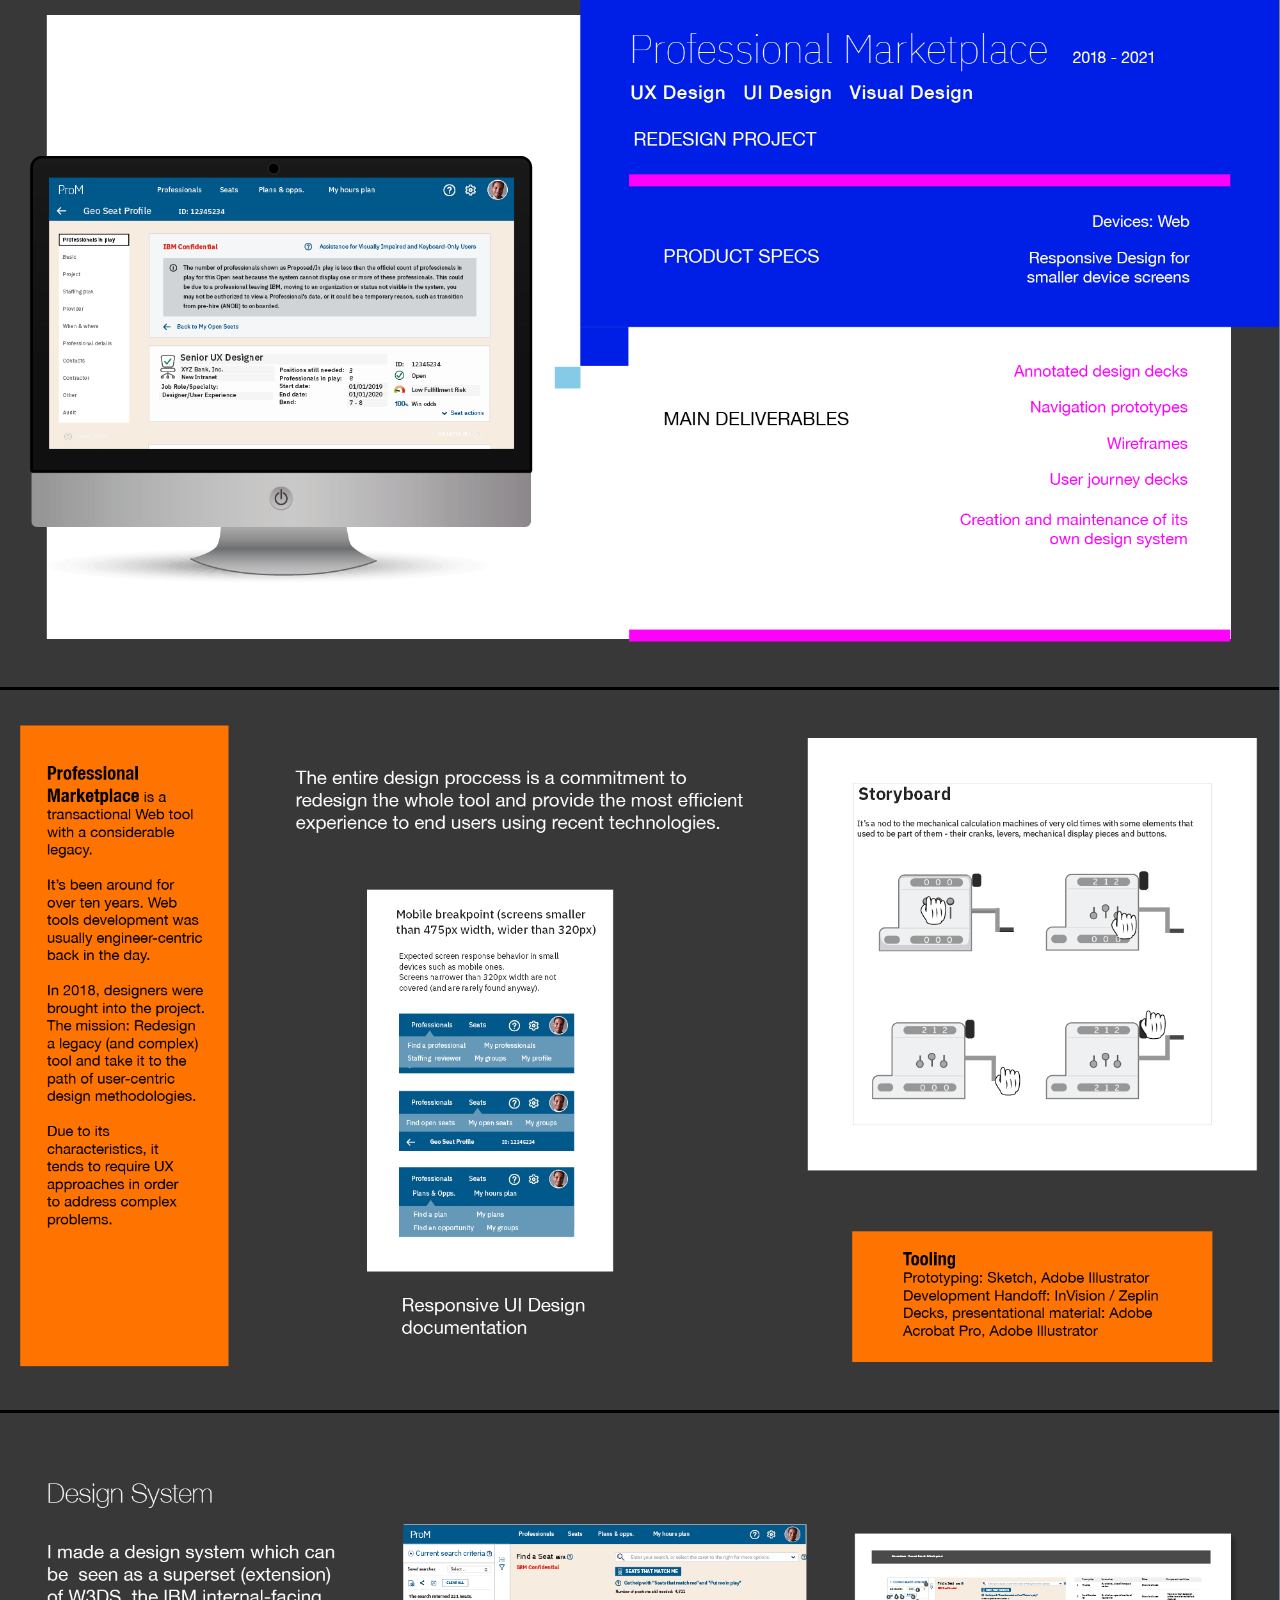
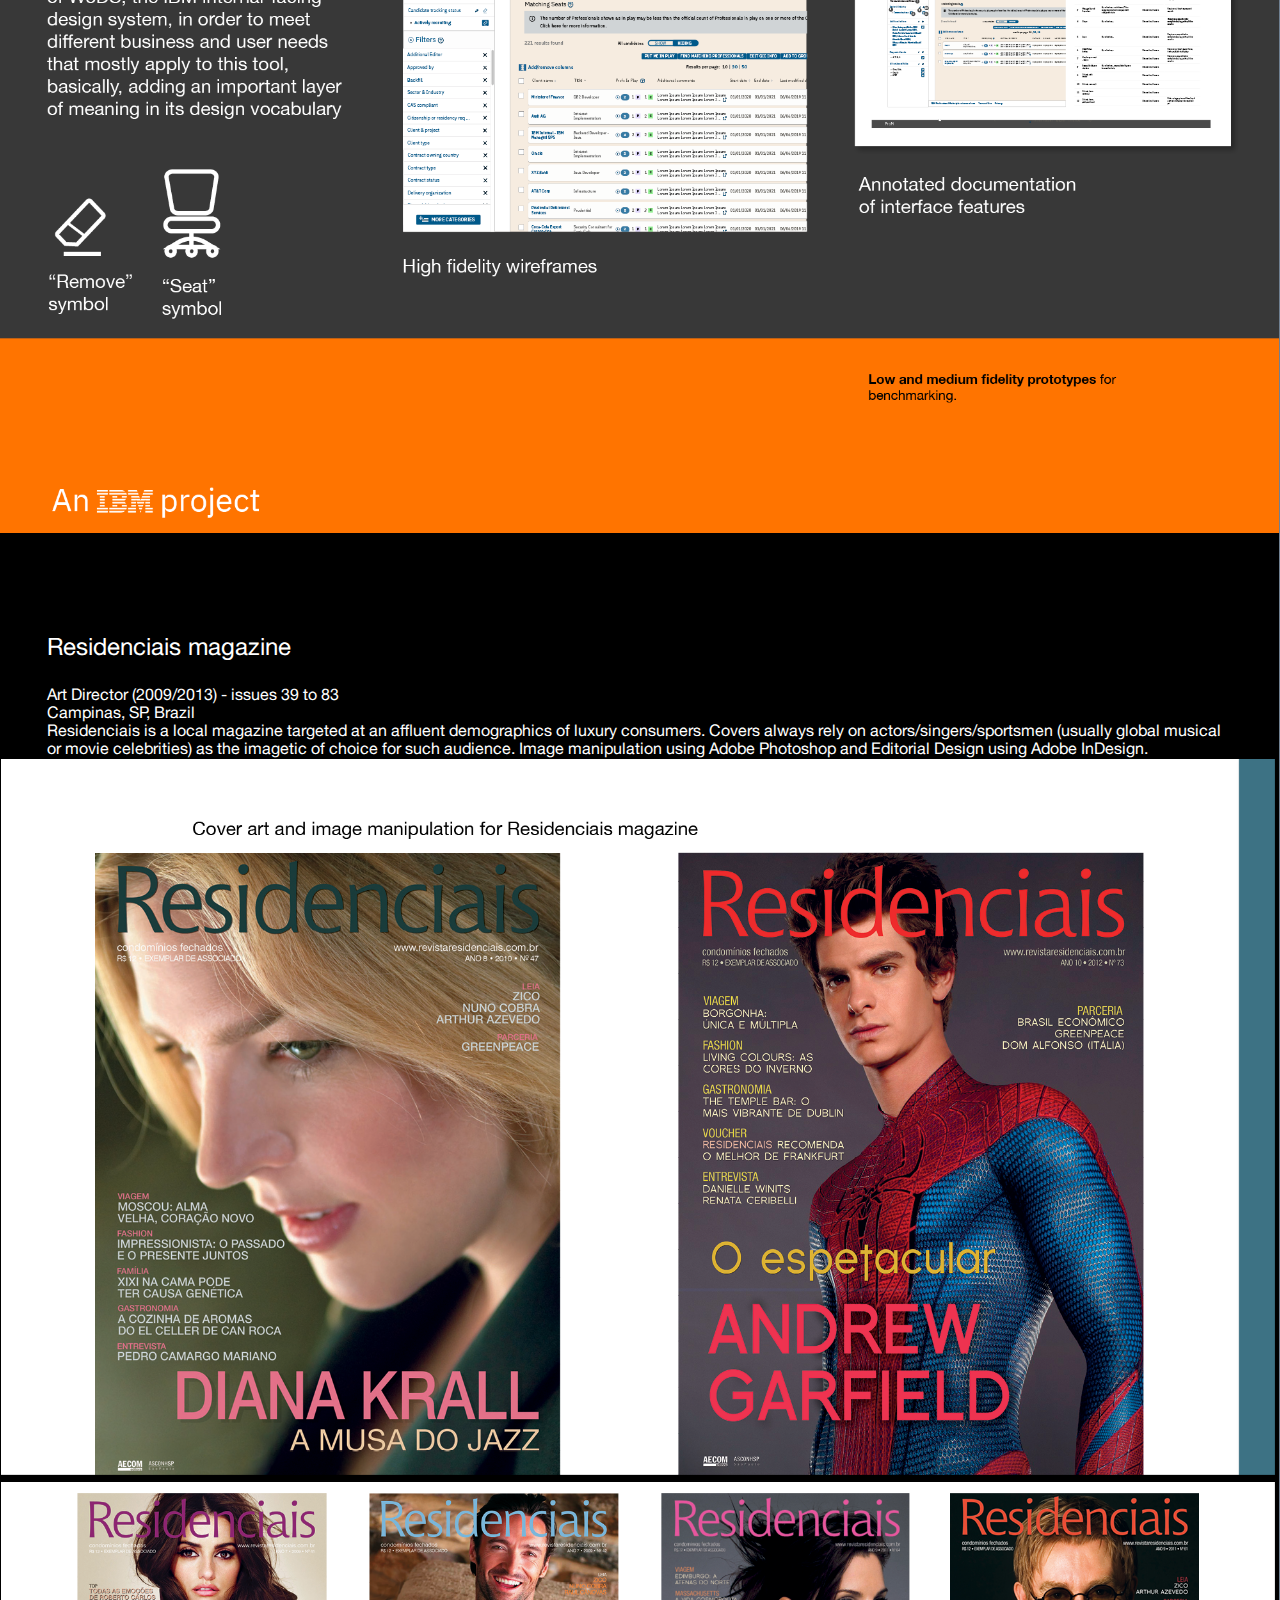
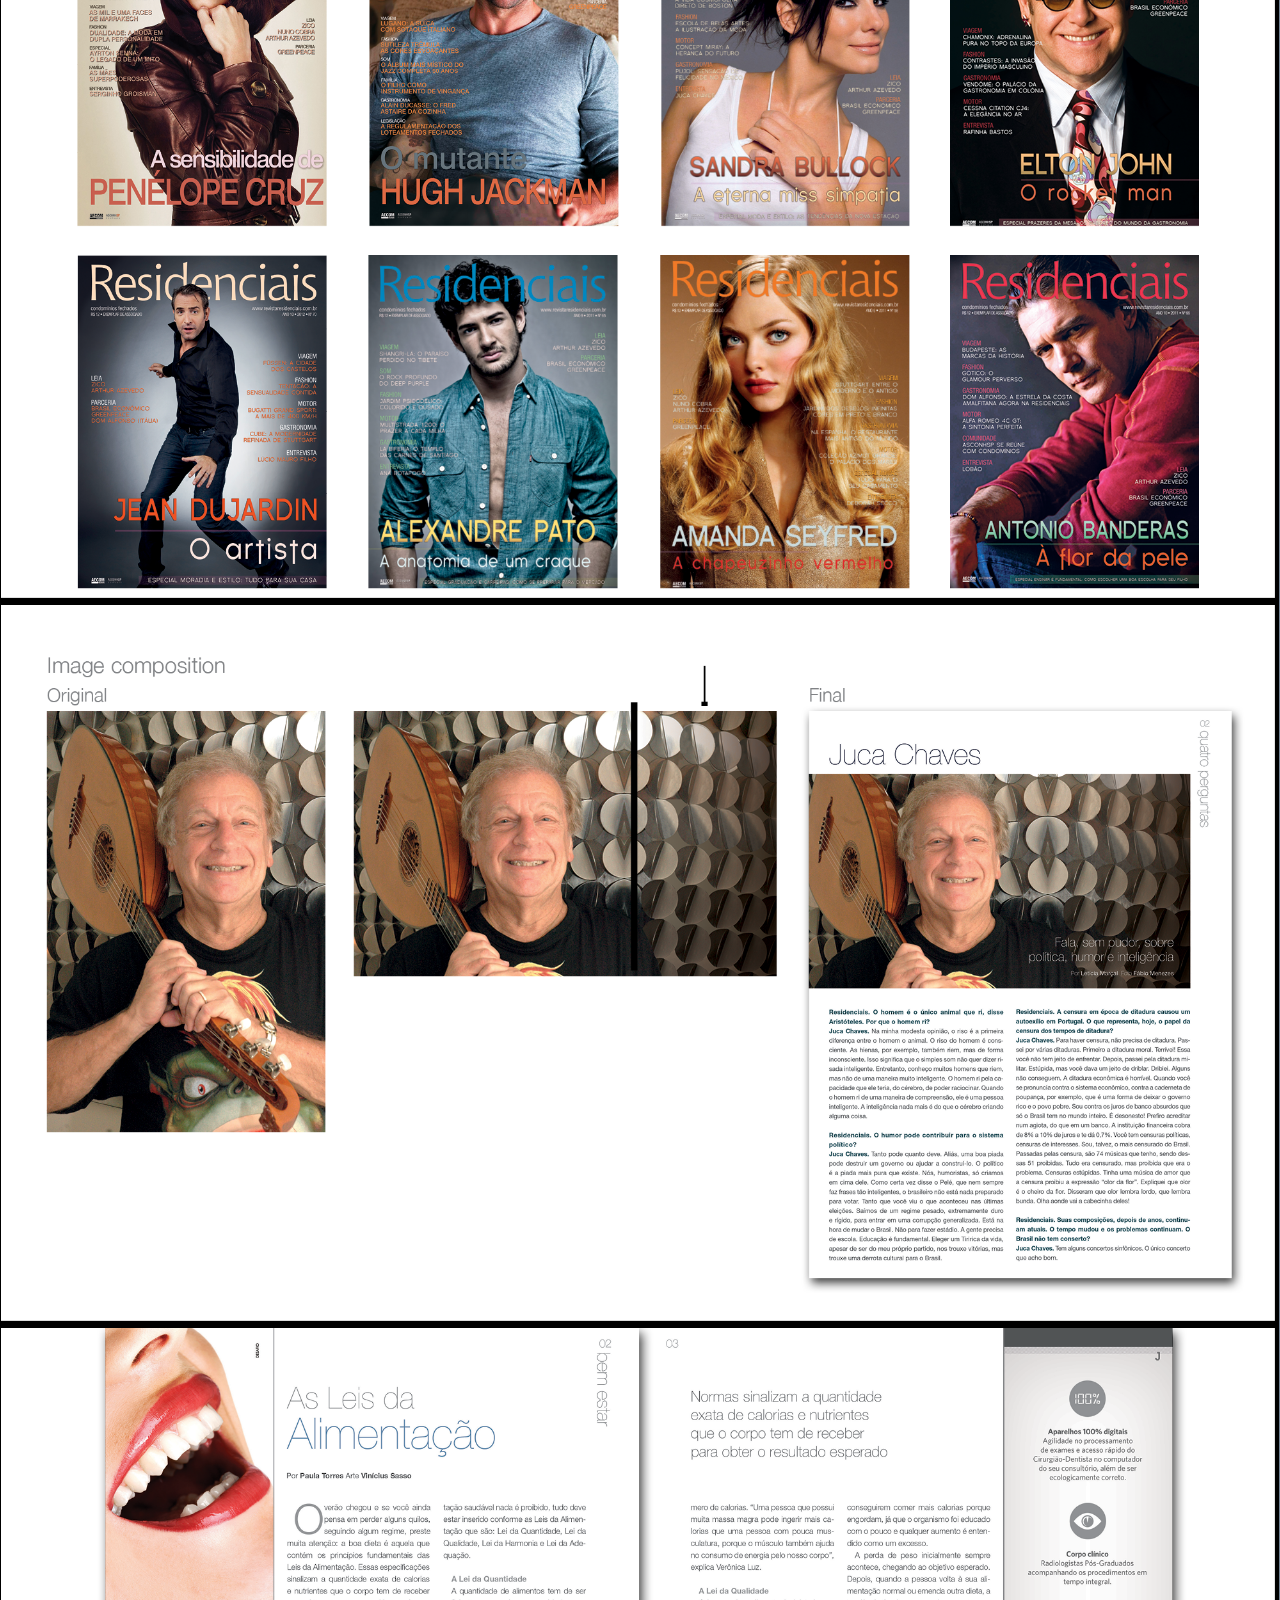
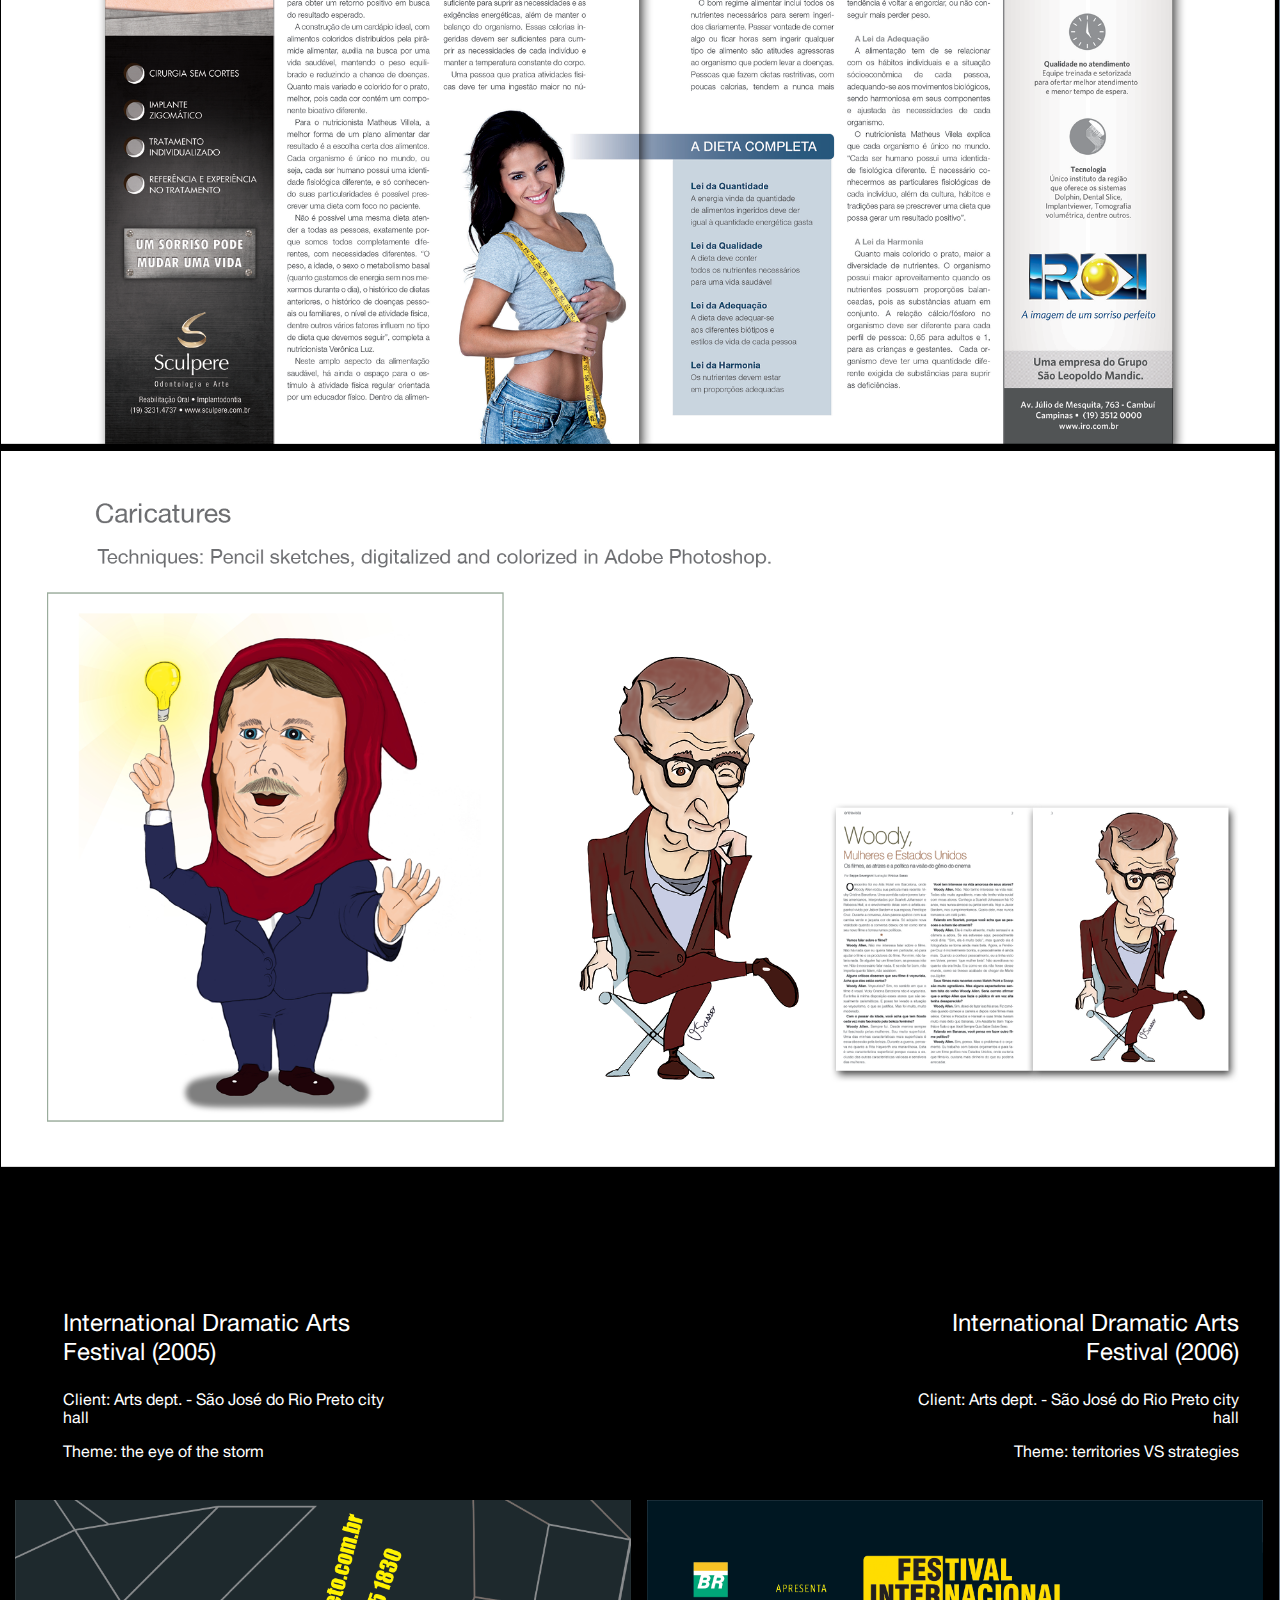
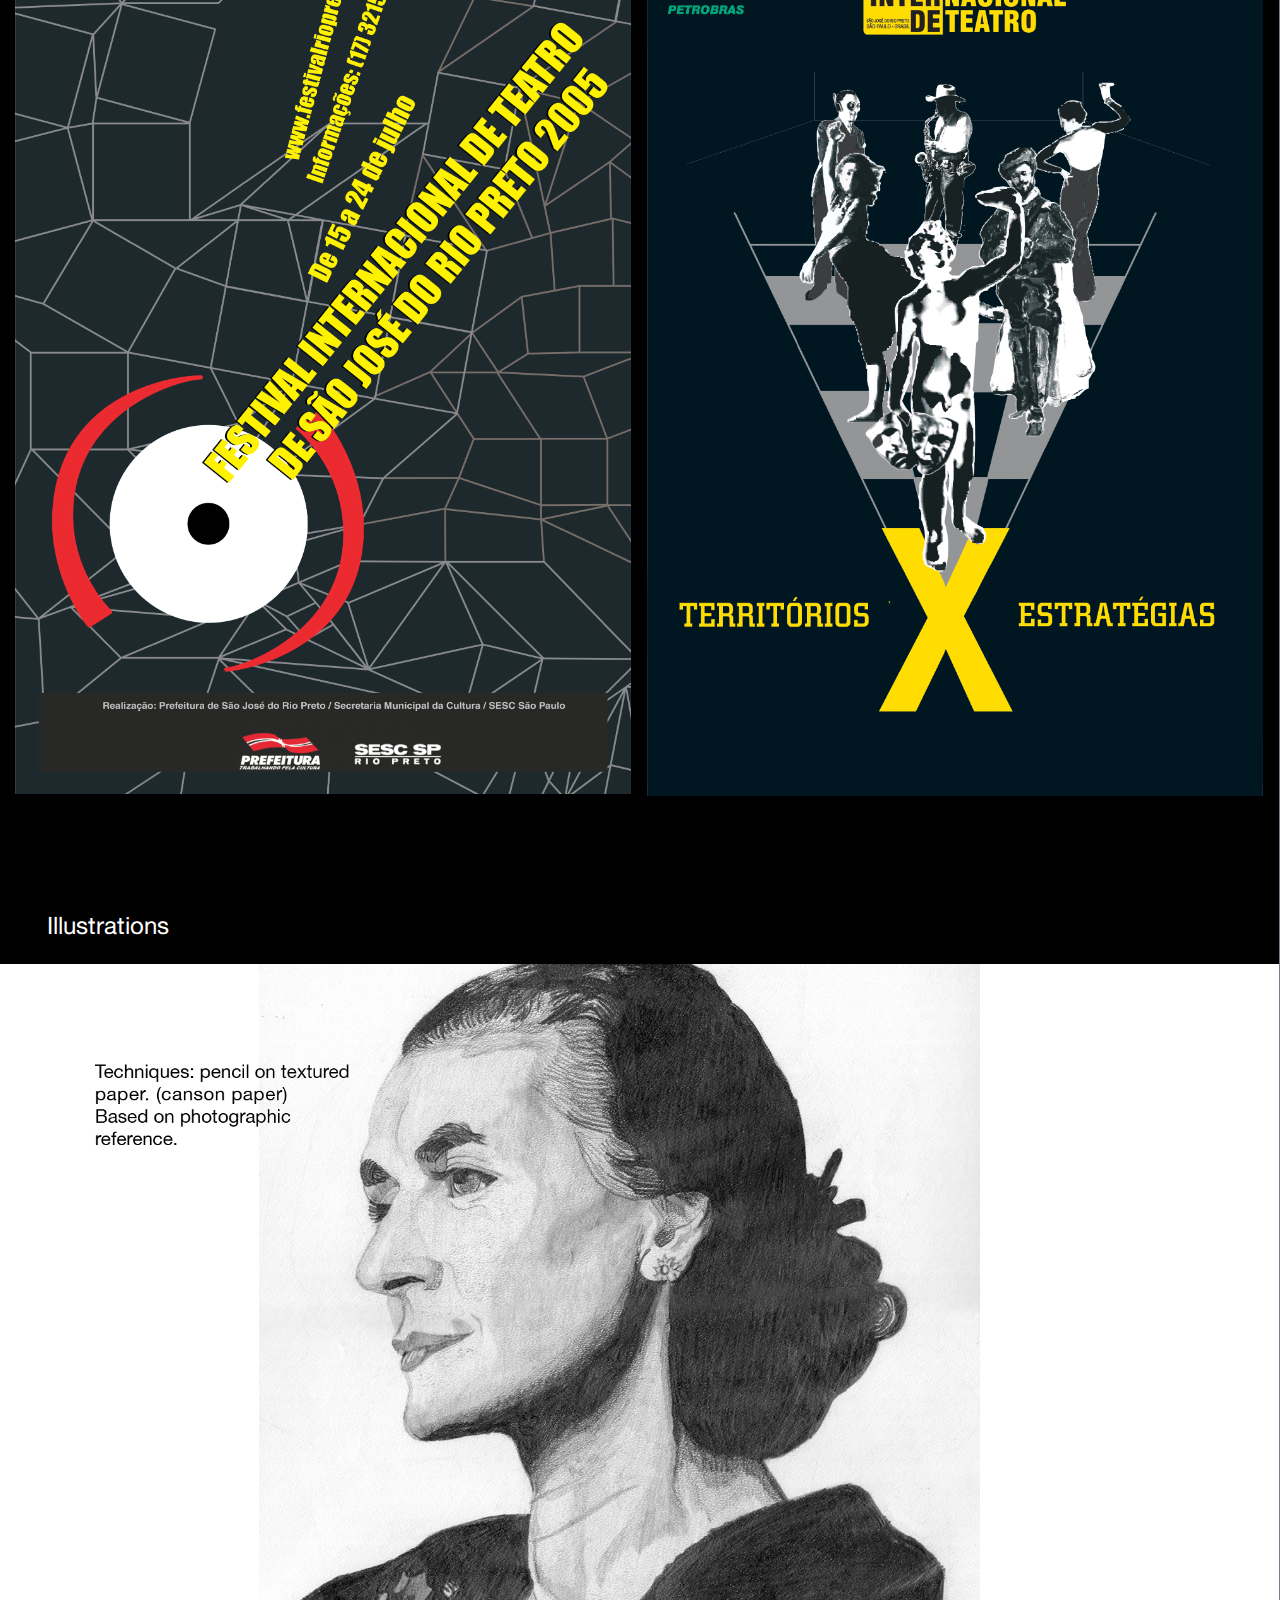
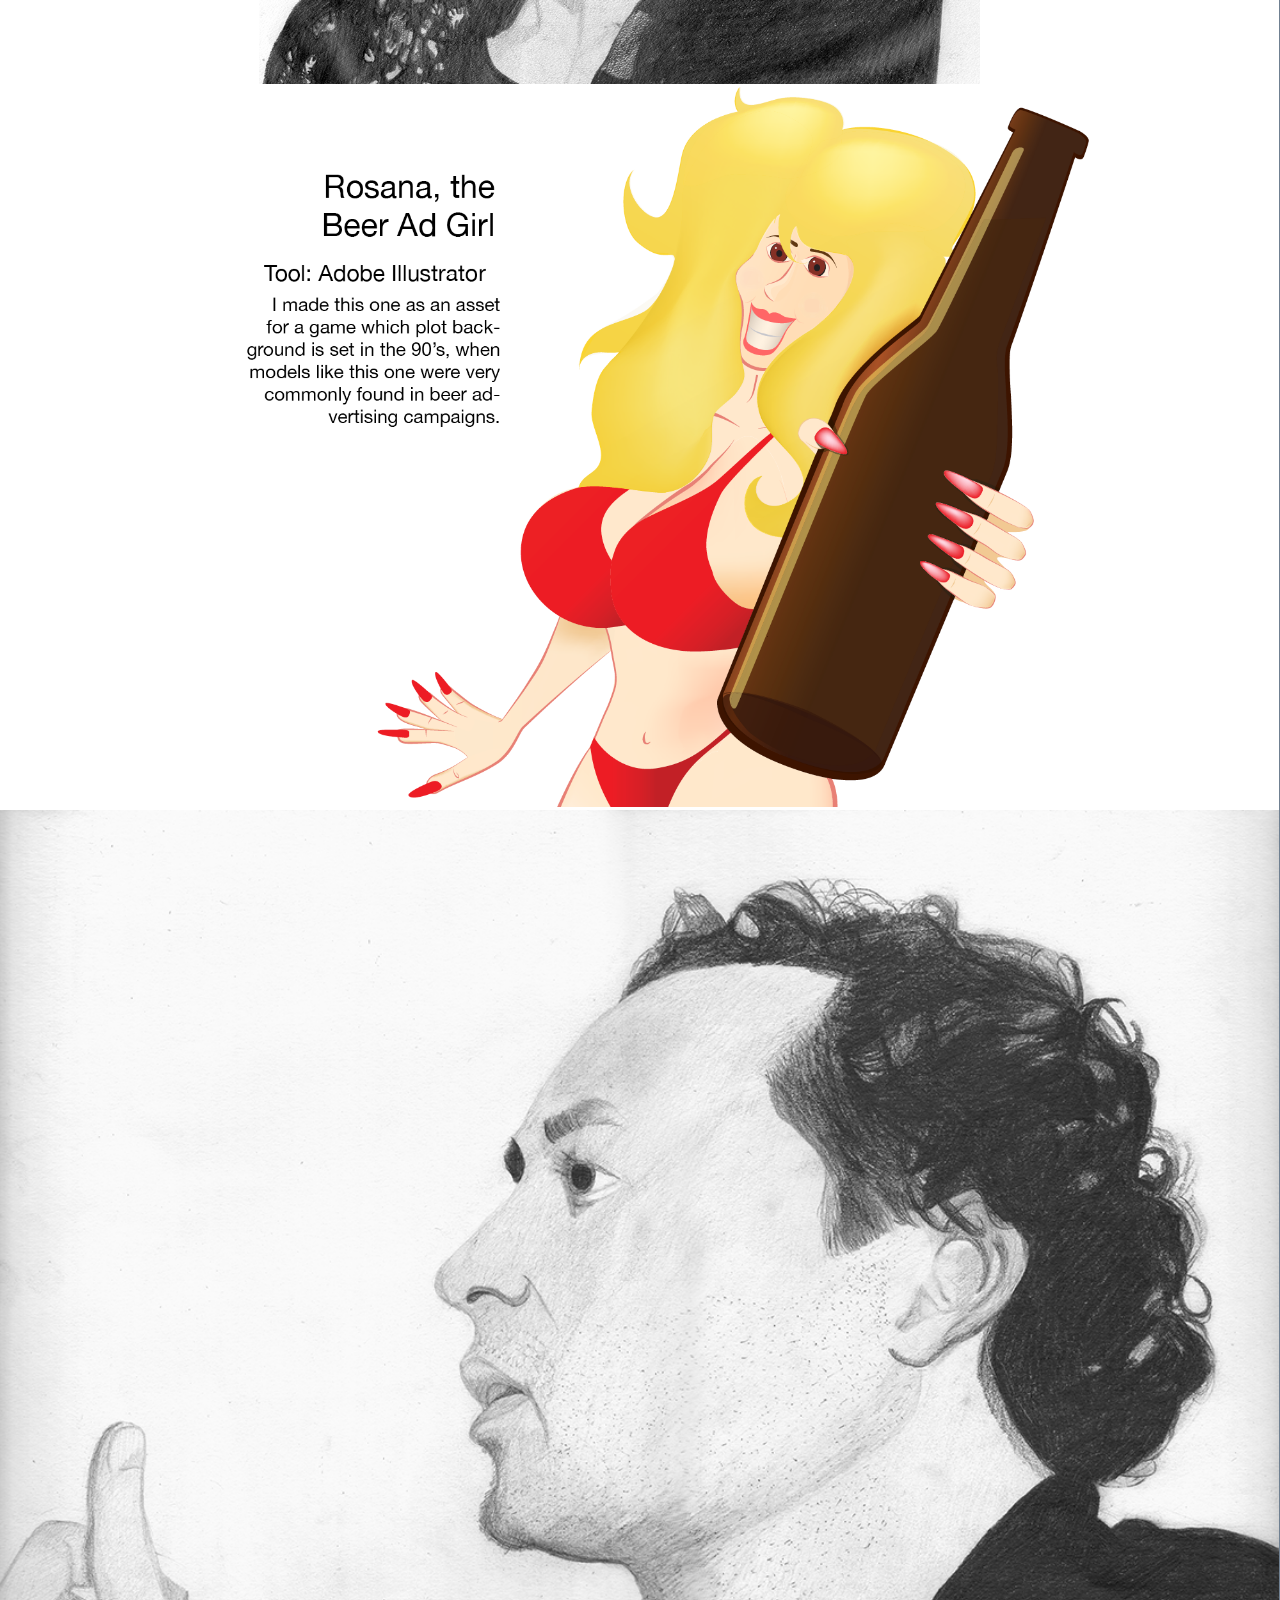
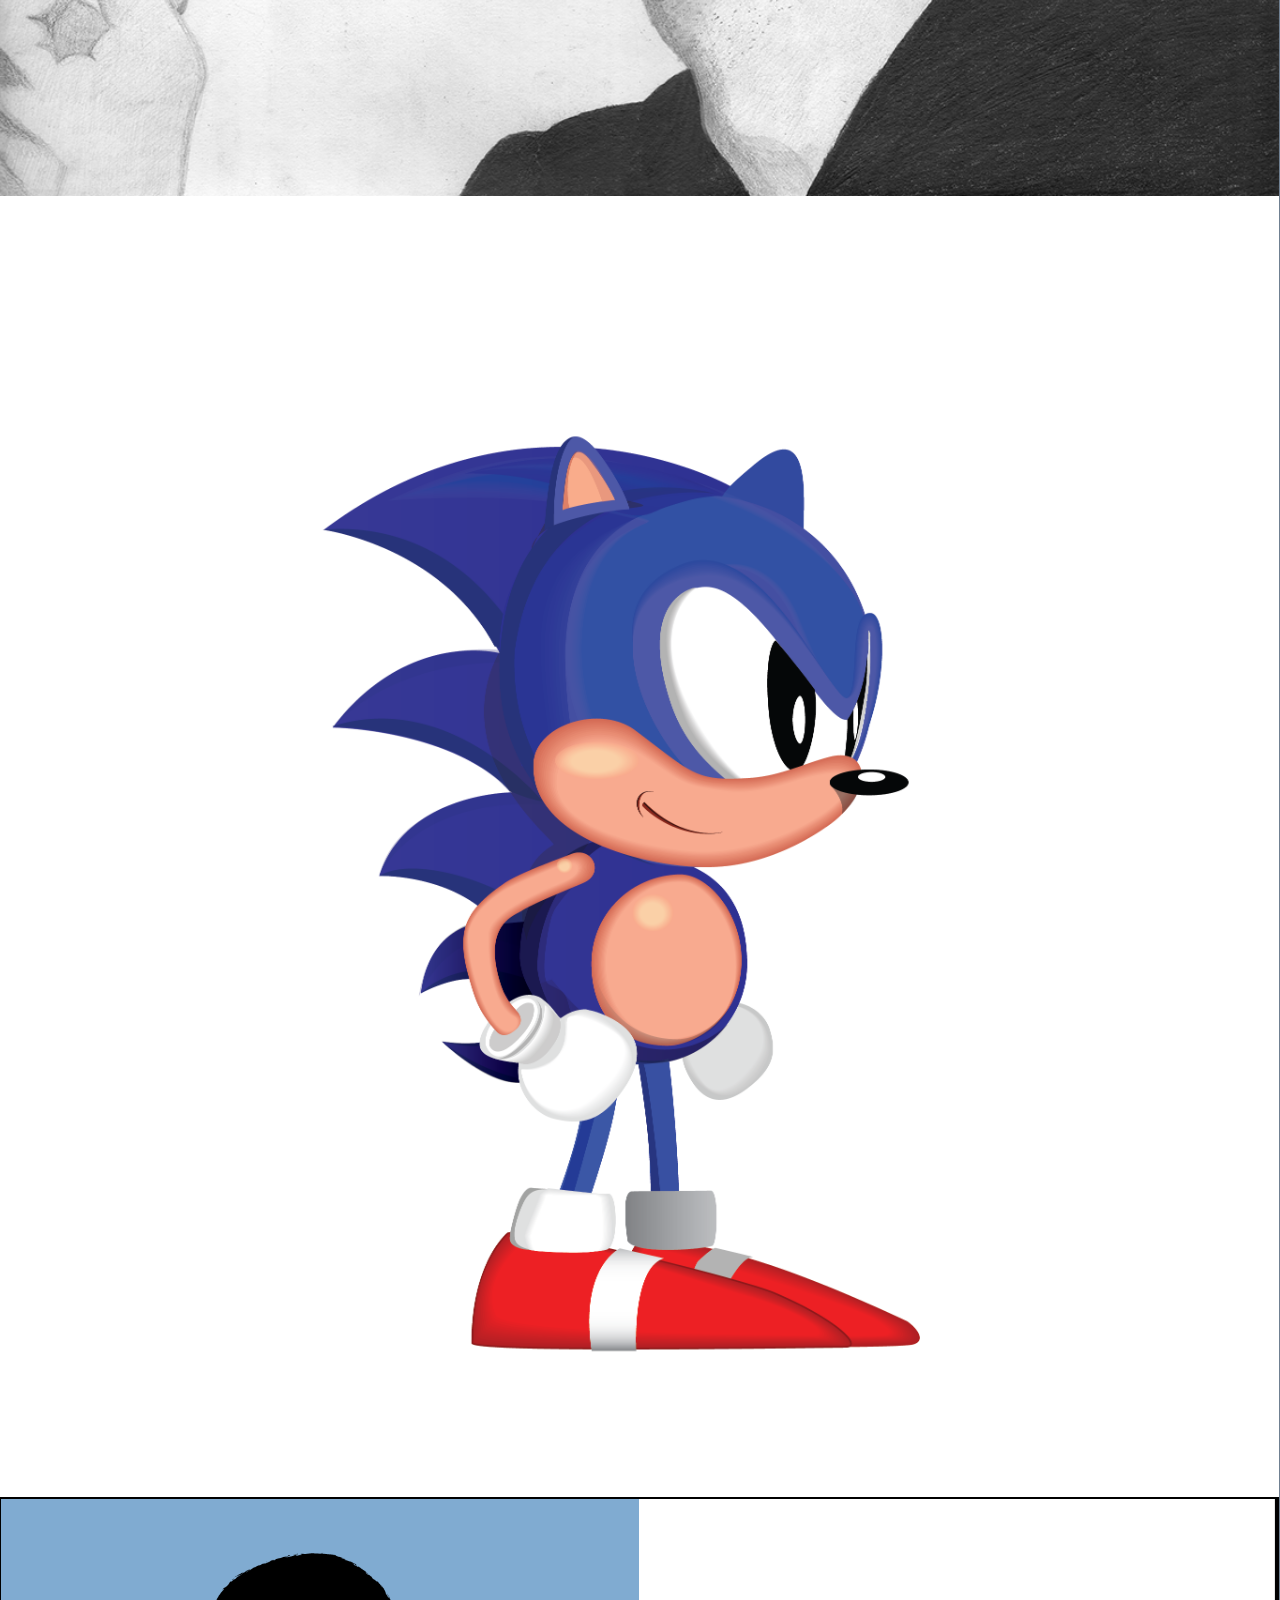
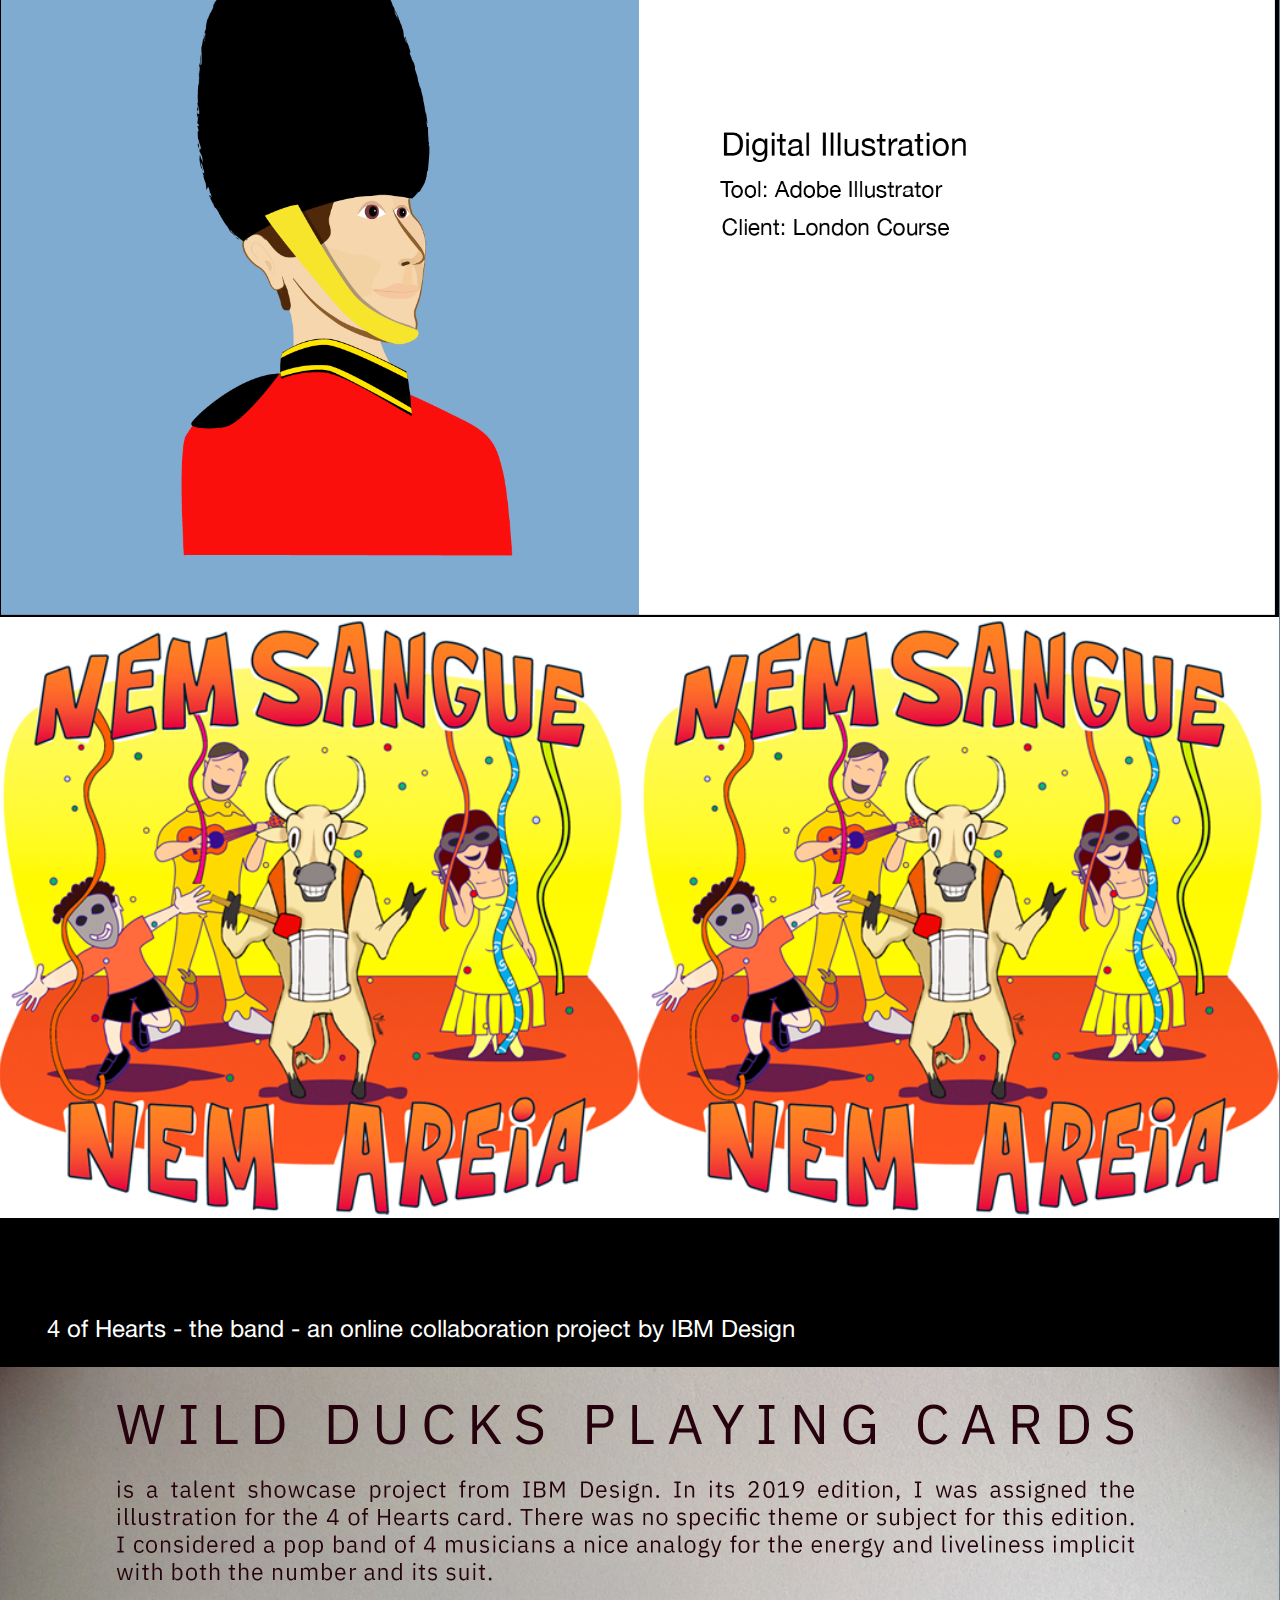
==== commit 31ce2b79: "Add files via upload" ====
--- a/index.html
+++ b/index.html
@@ -280,7 +280,7 @@
         </div>
 
         <section id="starfield-transition">
-            <div id="viewport-interstitial" class="test">
+<!--             <div id="viewport-interstitial" class="test">
                 <img id="outer-space"
                 smooth-parallax=""
                 start-movement="1"
@@ -307,16 +307,16 @@
                 <img class="lucky-star hd" src="images/star-yellow.svg" />
             </div>
             <div class="parallax-star star-medium test">
-            </div>
+            </div> -->
         
     
     <div class="atmosphere">
-        <div class="test">
+<!--         <div class="test">
         <img src="images/starfield.png" />
         <div class="heffaloomp">
             <img src="images/heffaloomp.gif" />
         </div>
-    </div>
+    </div> -->
     </div>
 </section>
     
@@ -405,7 +405,7 @@
     </div>
     </div>
 
-    <div id="Gargamel">
+<!--     <div id="Gargamel" class="test">
         <div class="heffaloomps-and-woozels">
         They're black they're brown they're up their down</br>
 They're in they're out they're all about</br>
@@ -440,7 +440,7 @@
 They're quick and slick and insincere</br>
 Beware Beware Beware Beware Beware ...</br>
 </div>
-    </div>
+    </div> -->
 
 
 
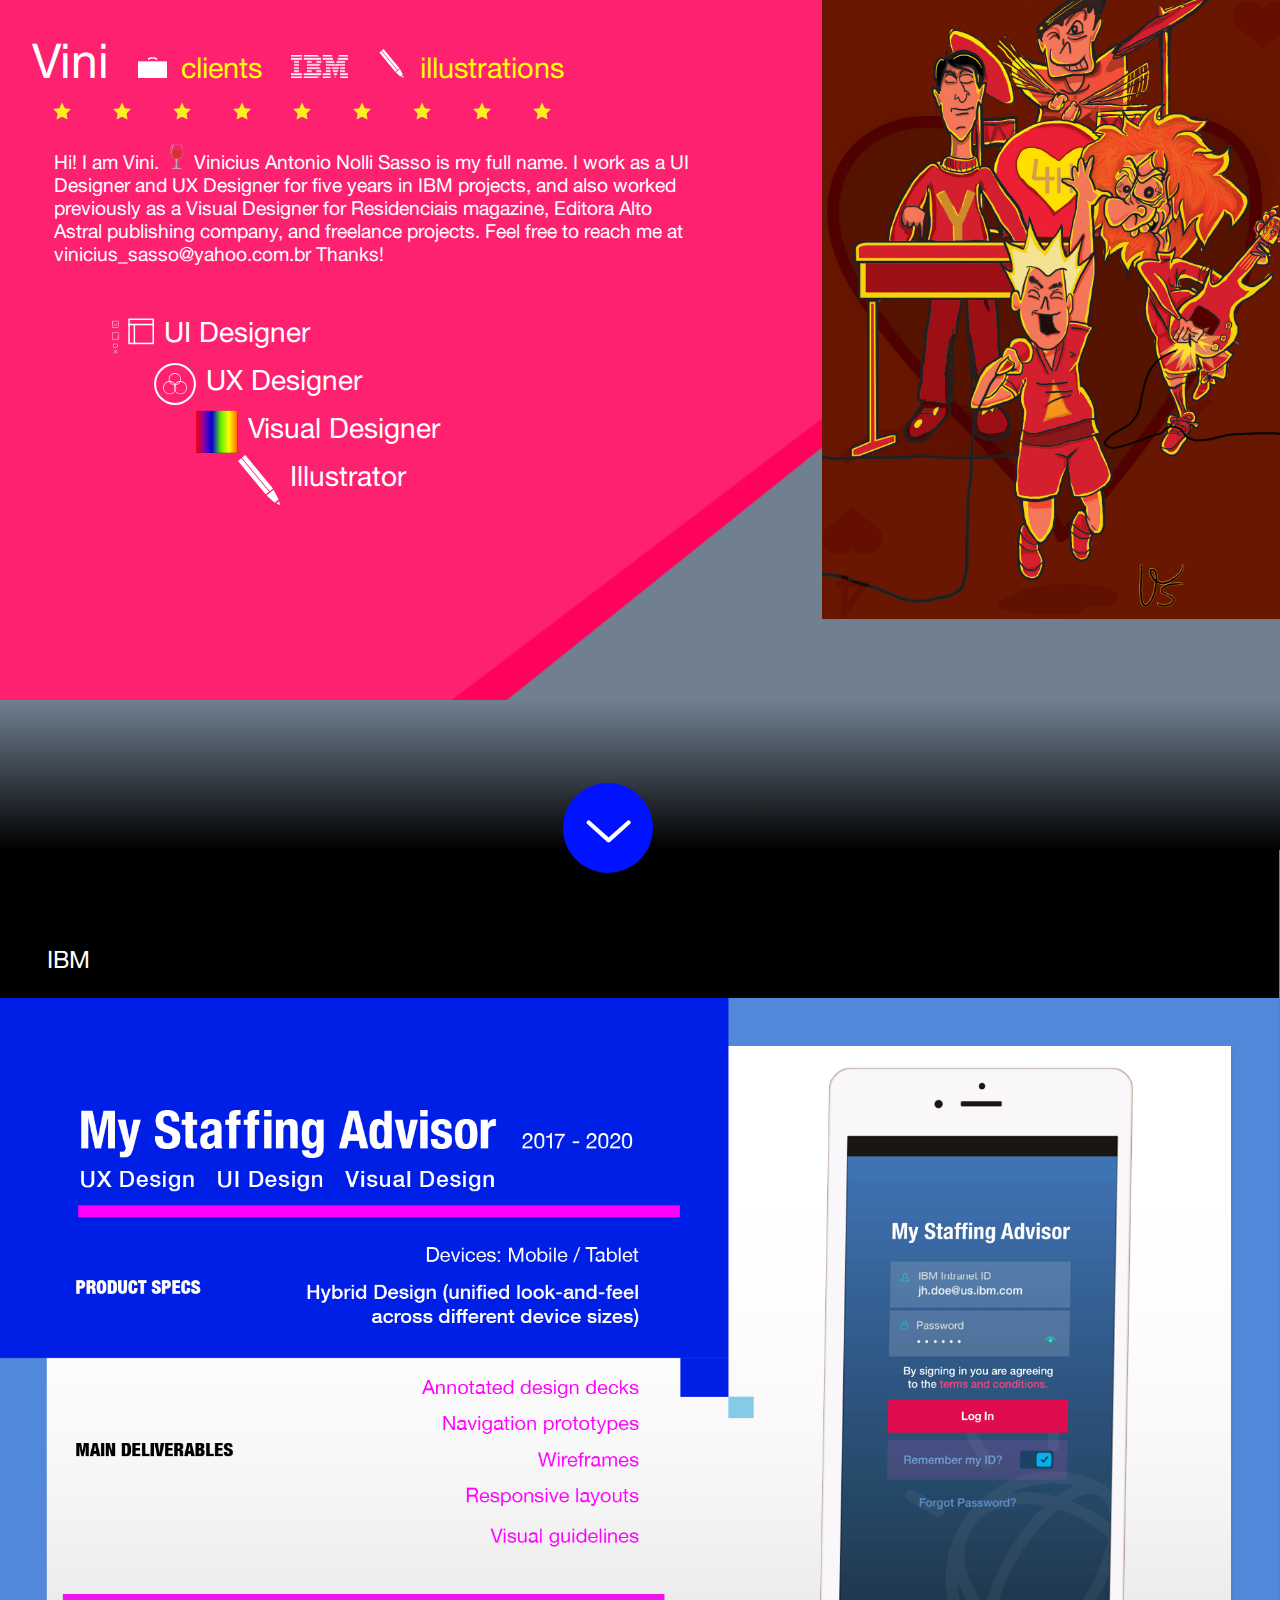
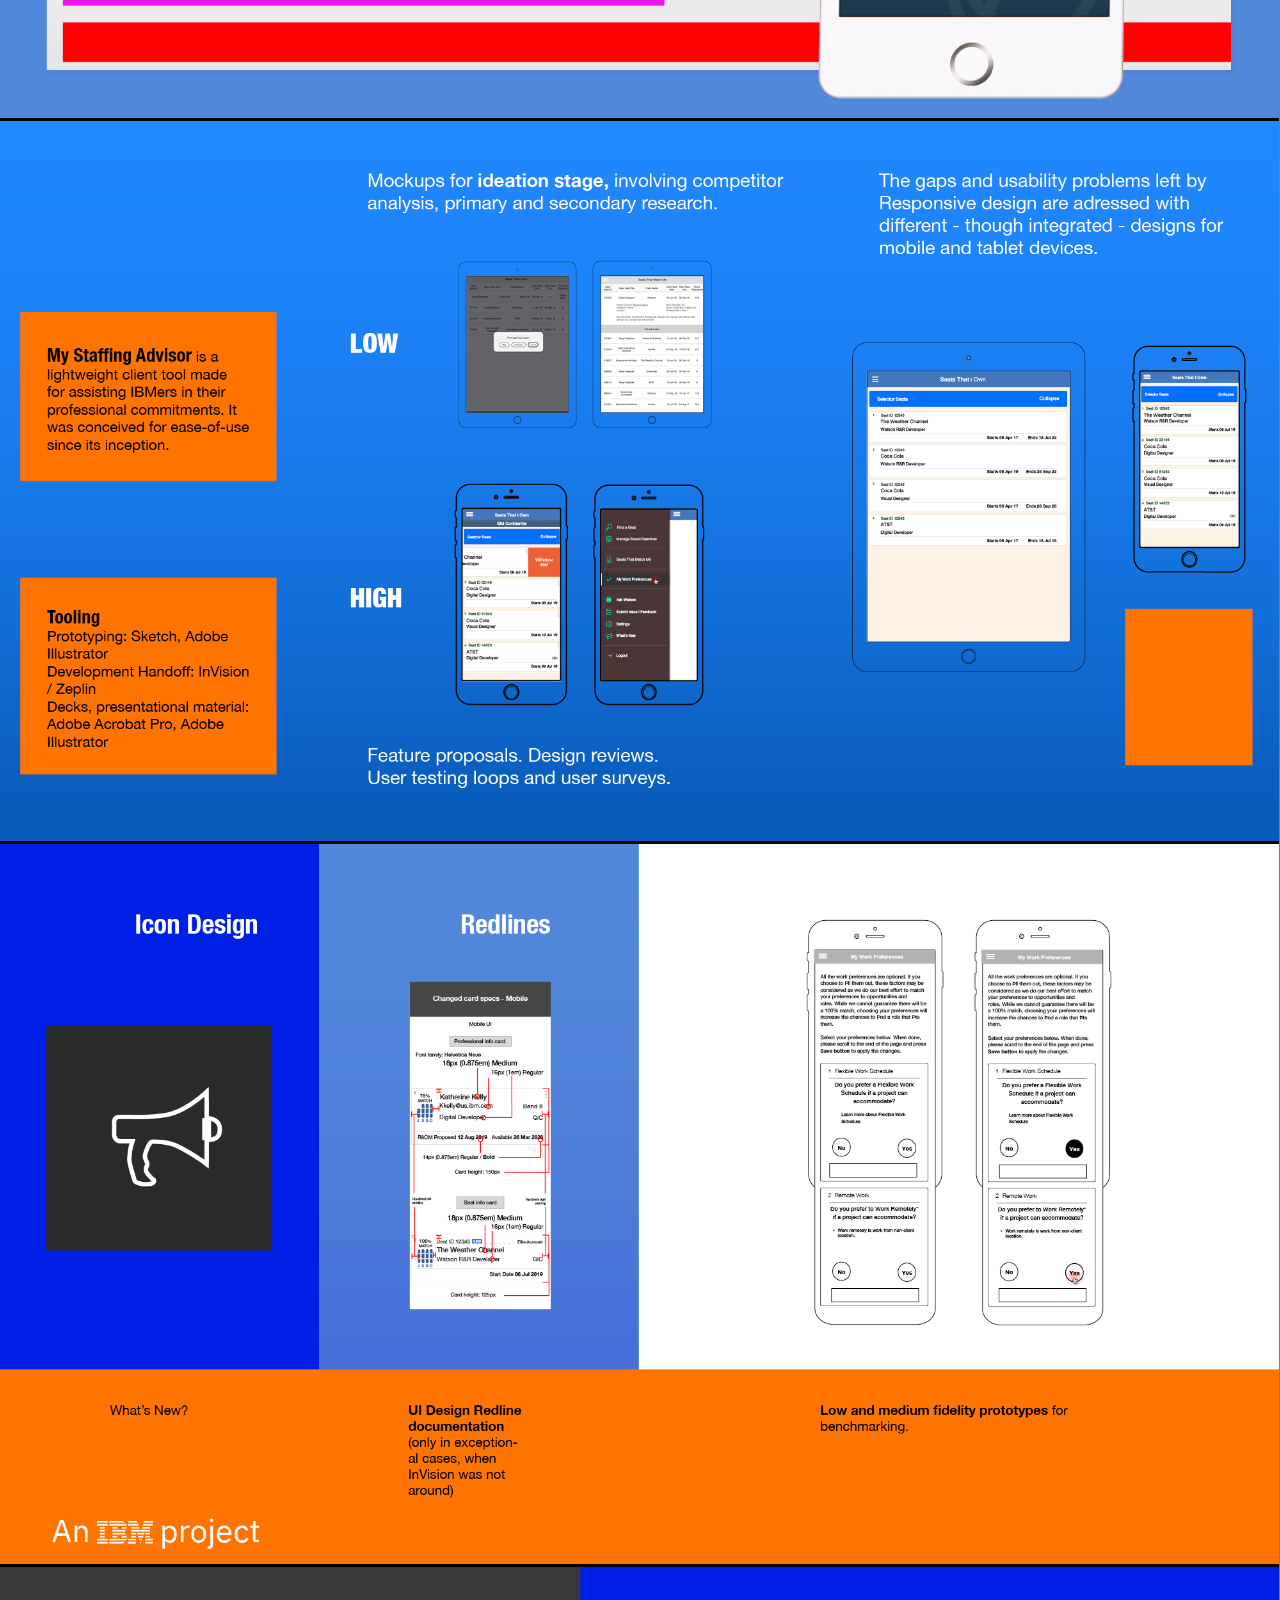
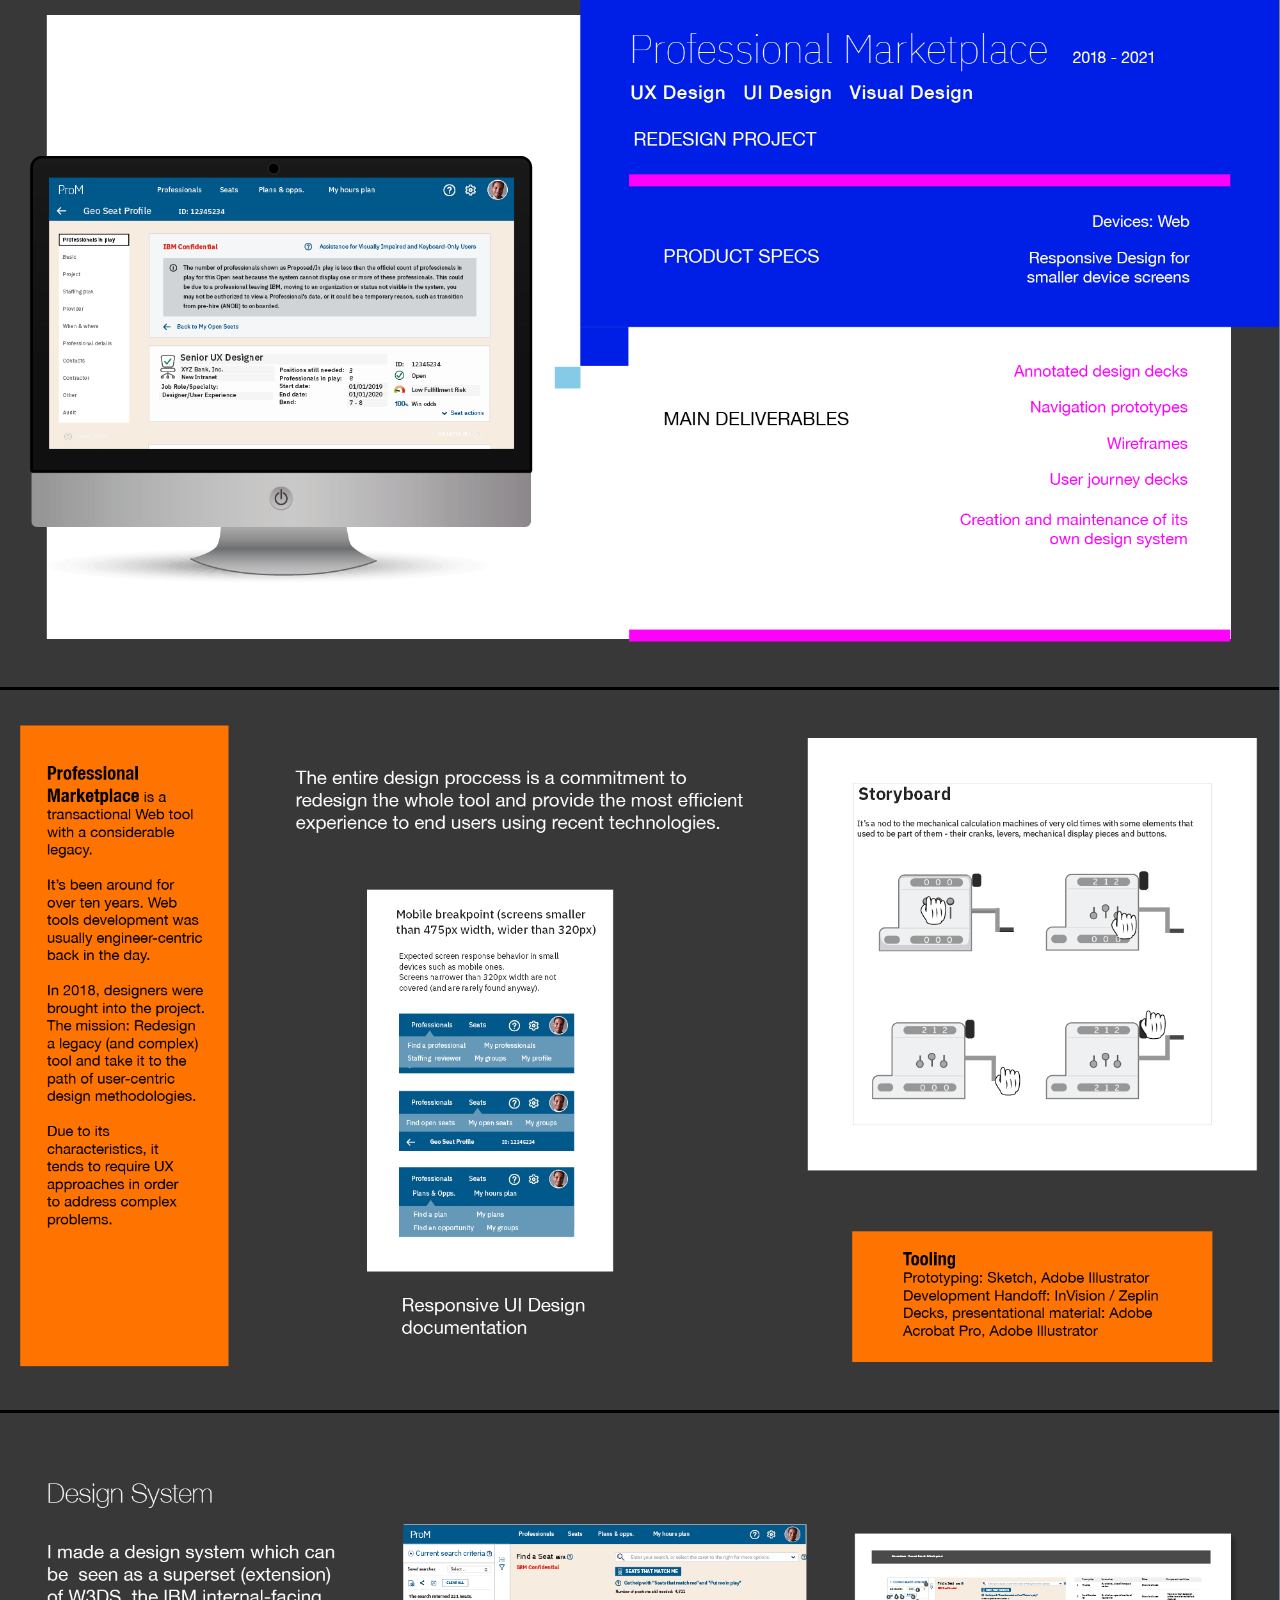
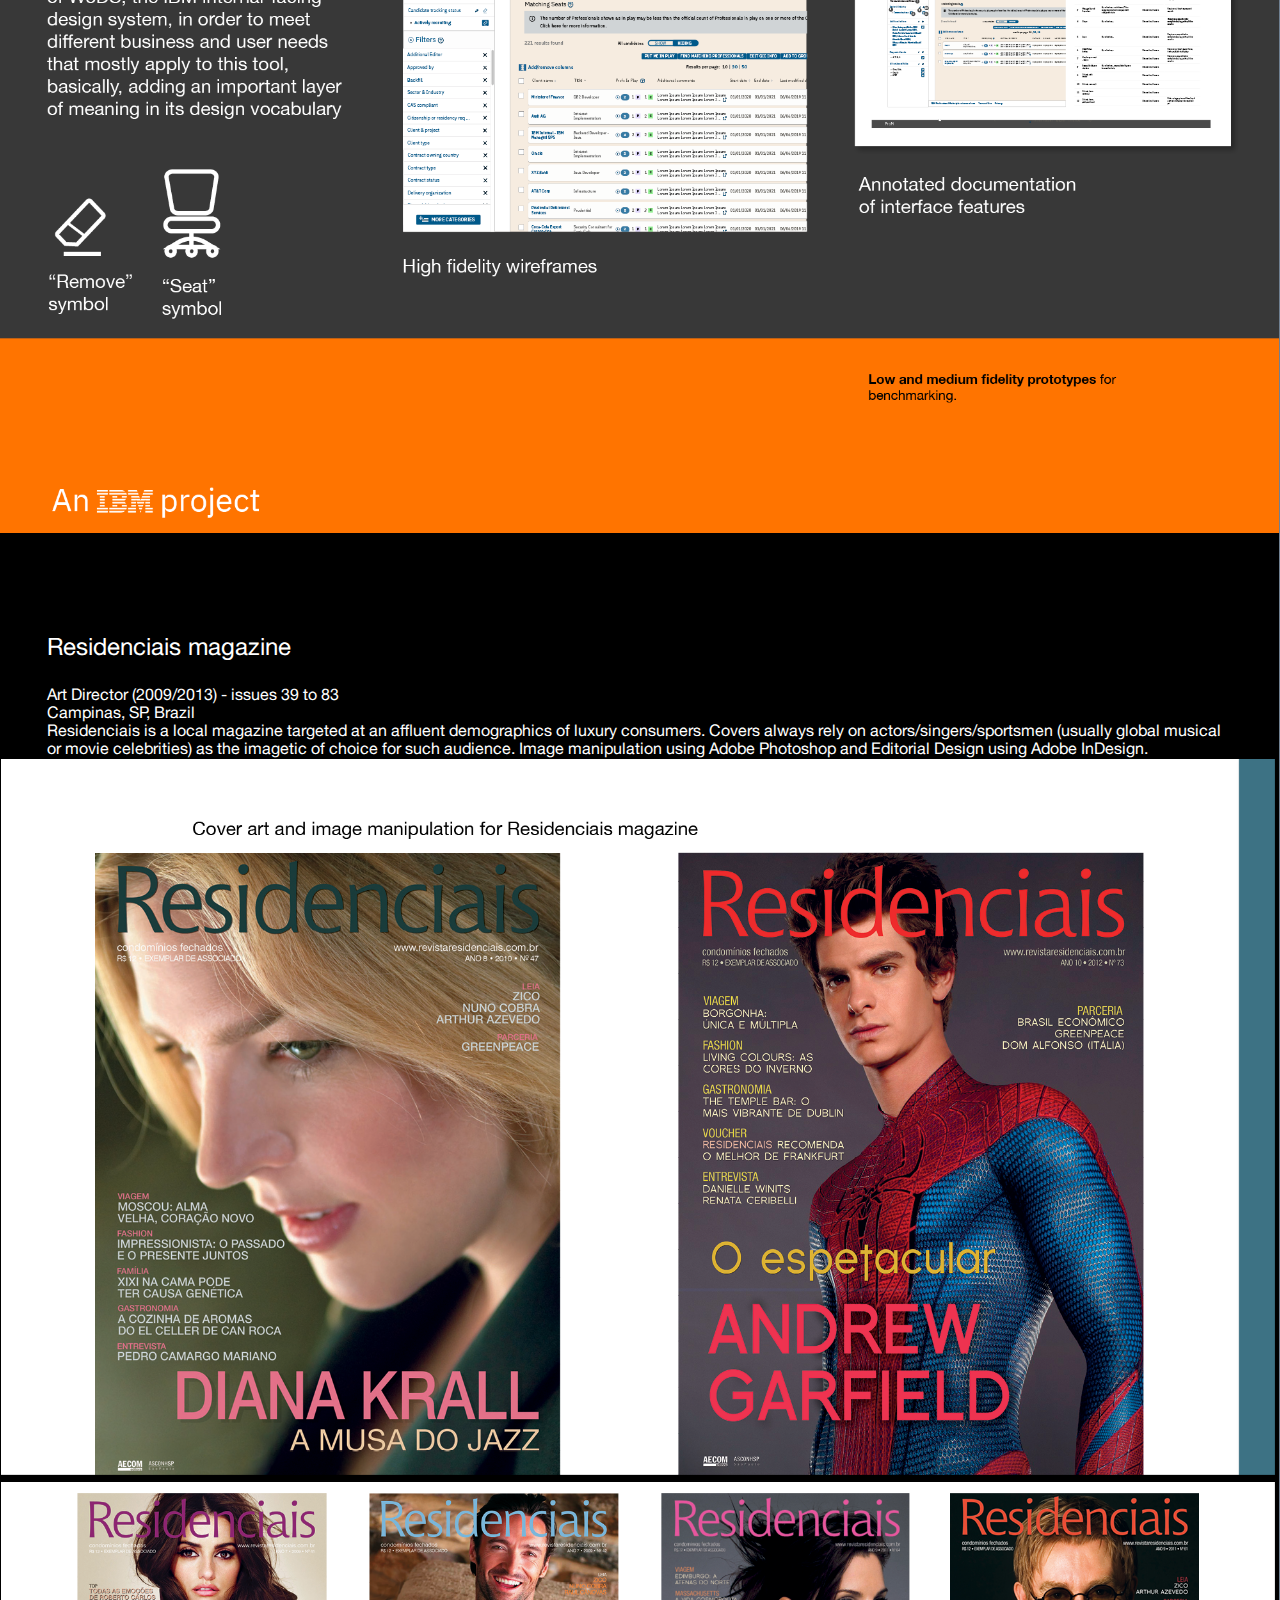
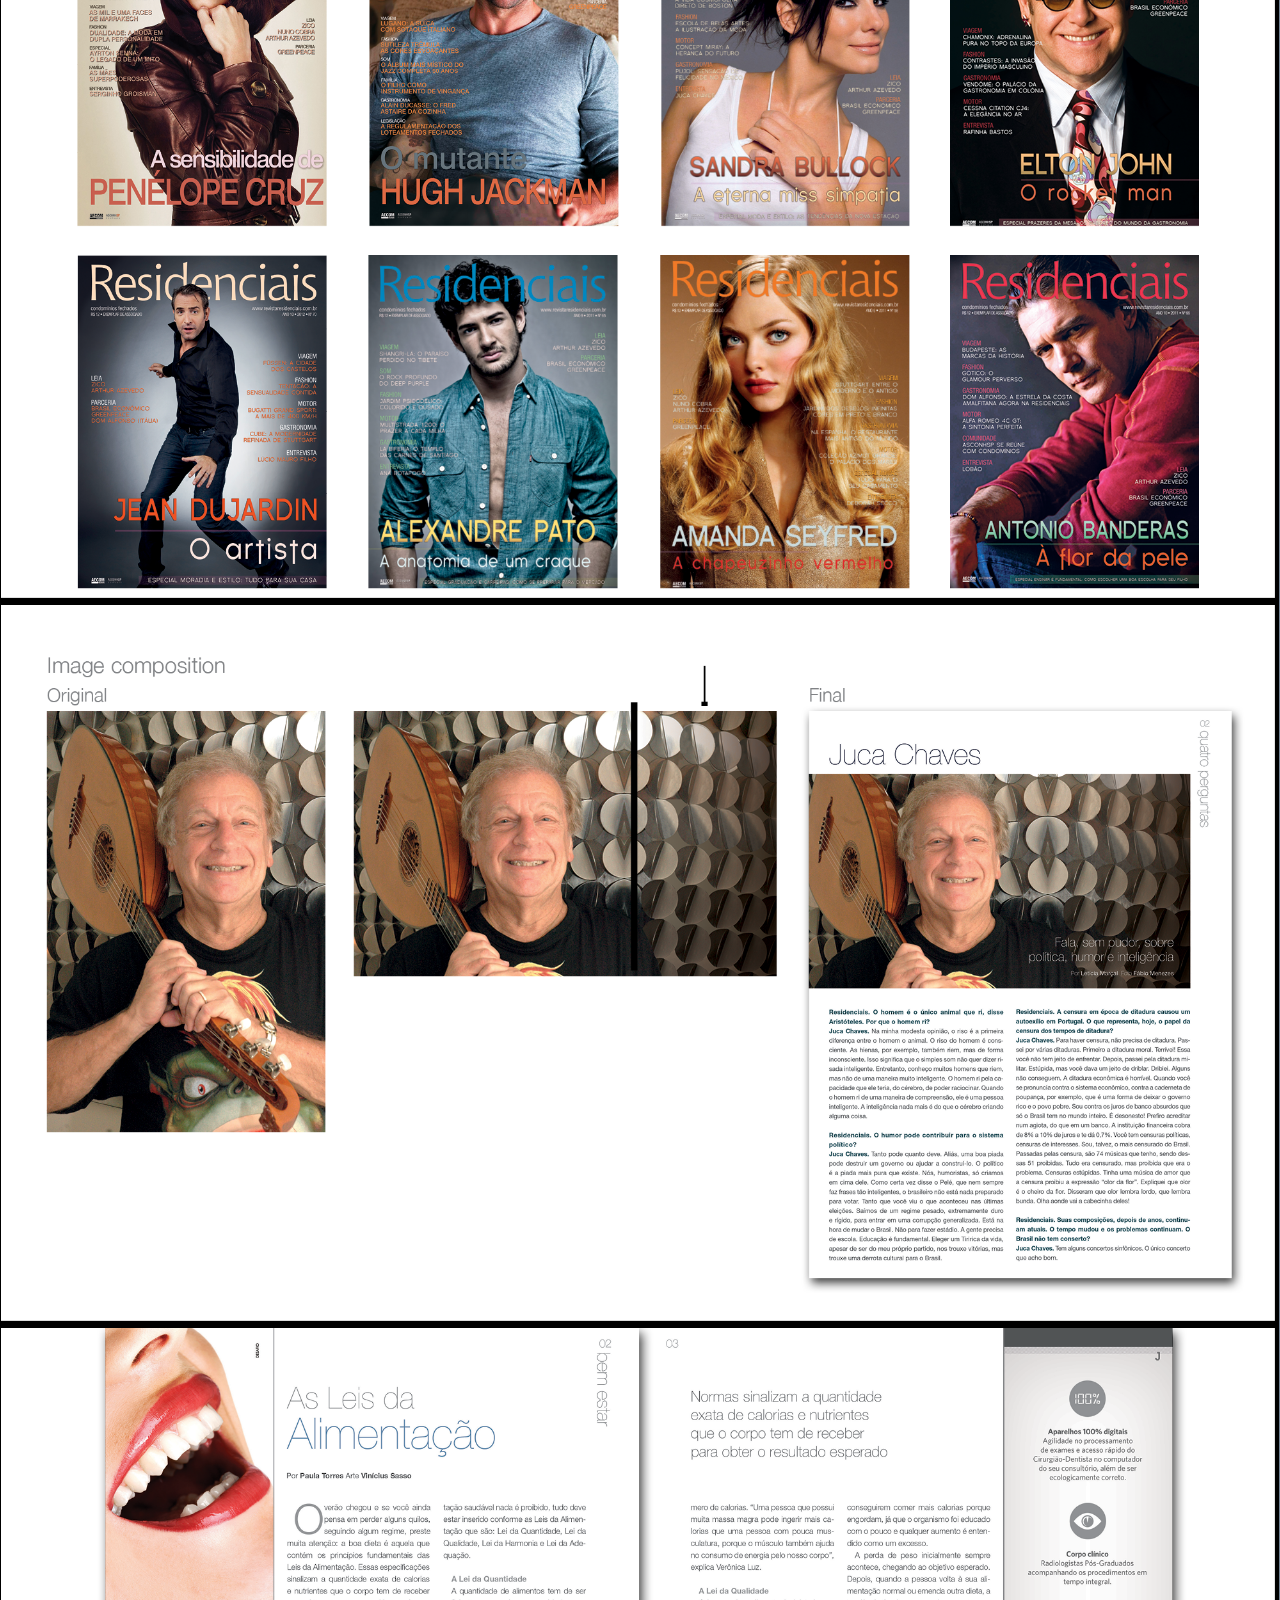
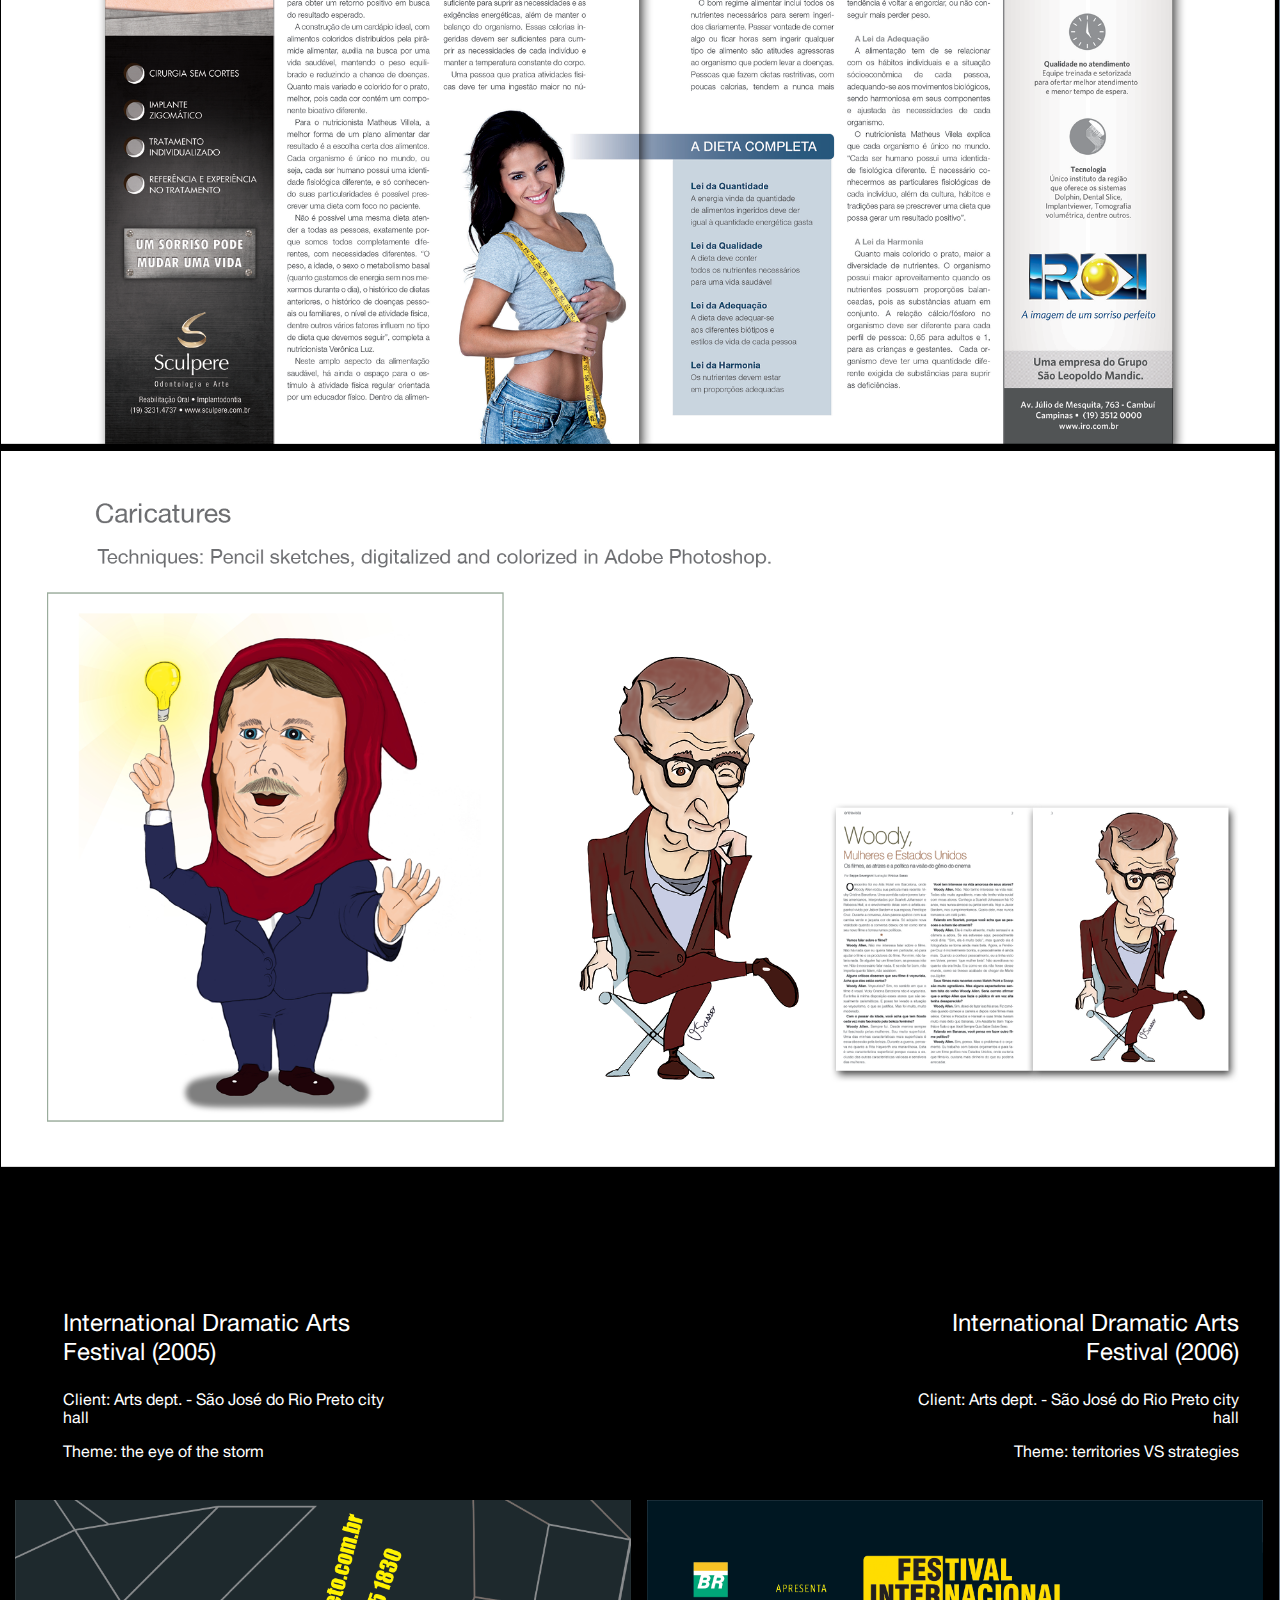
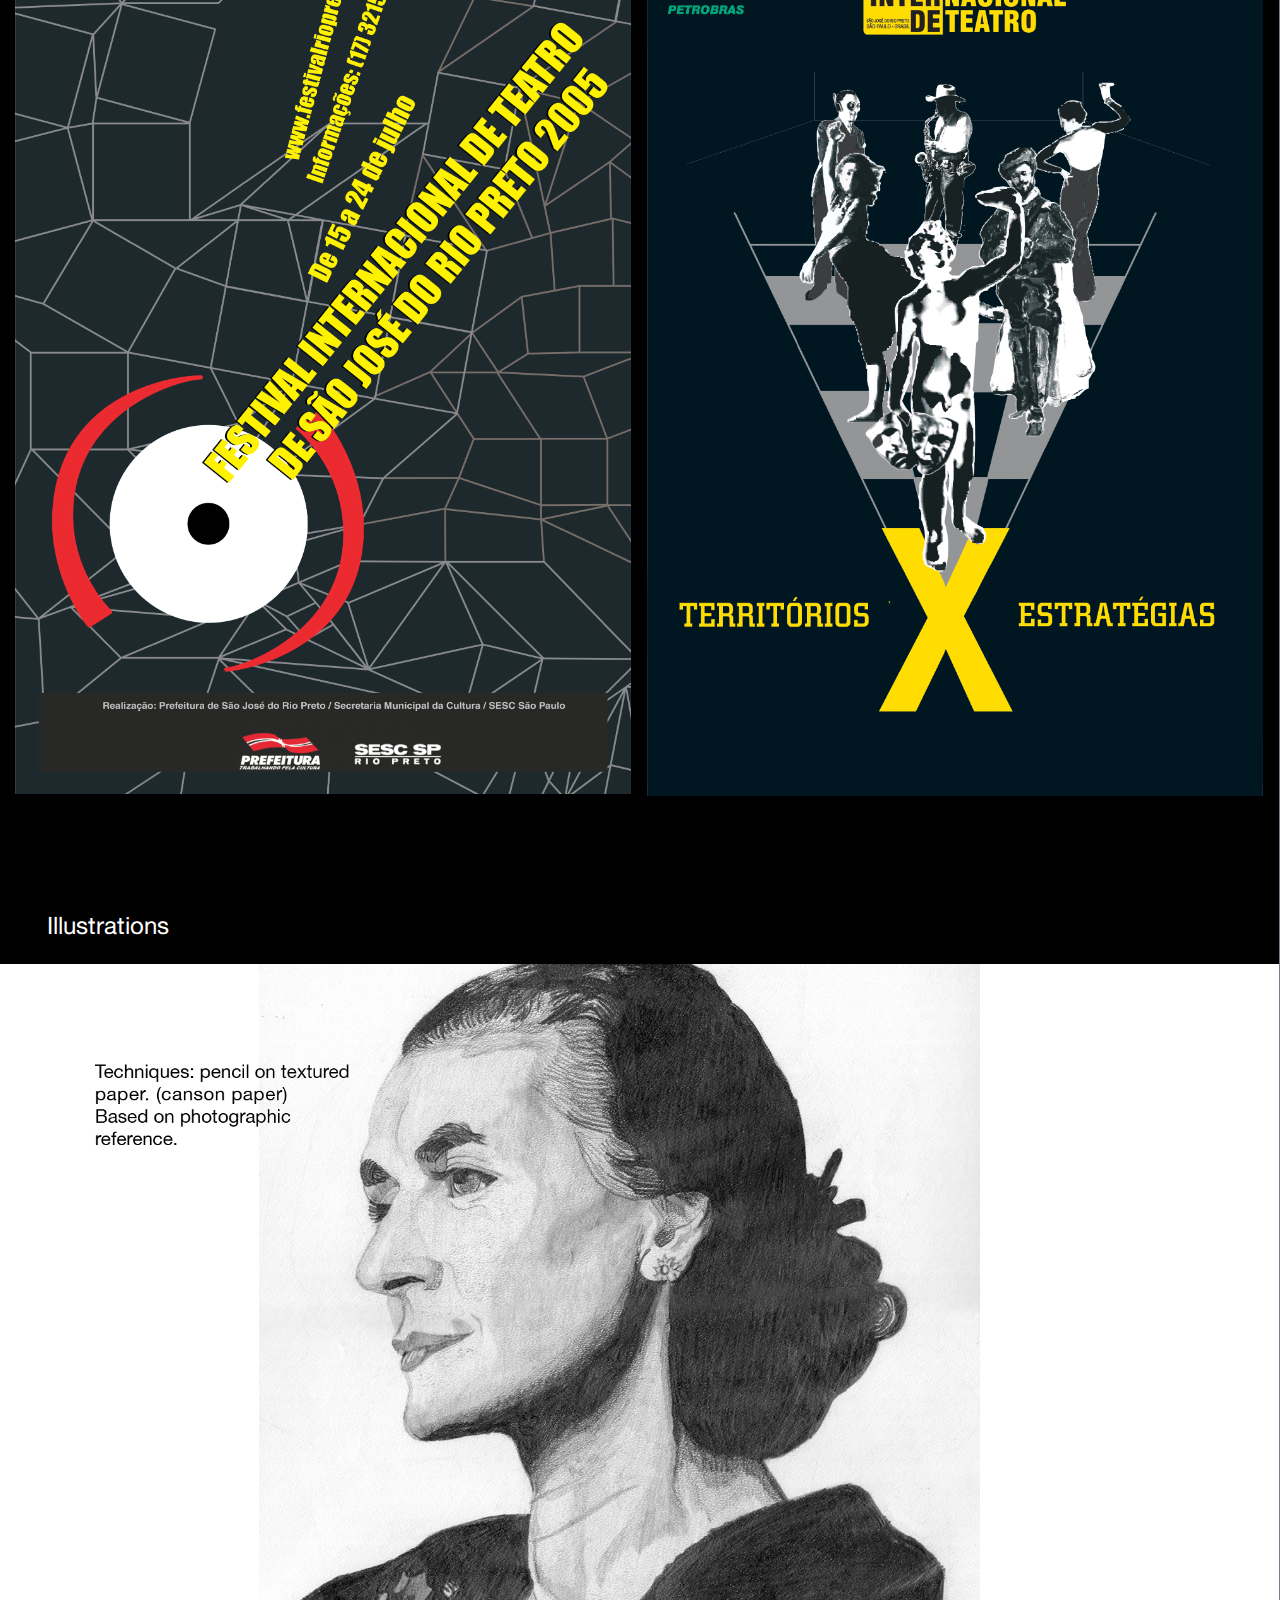
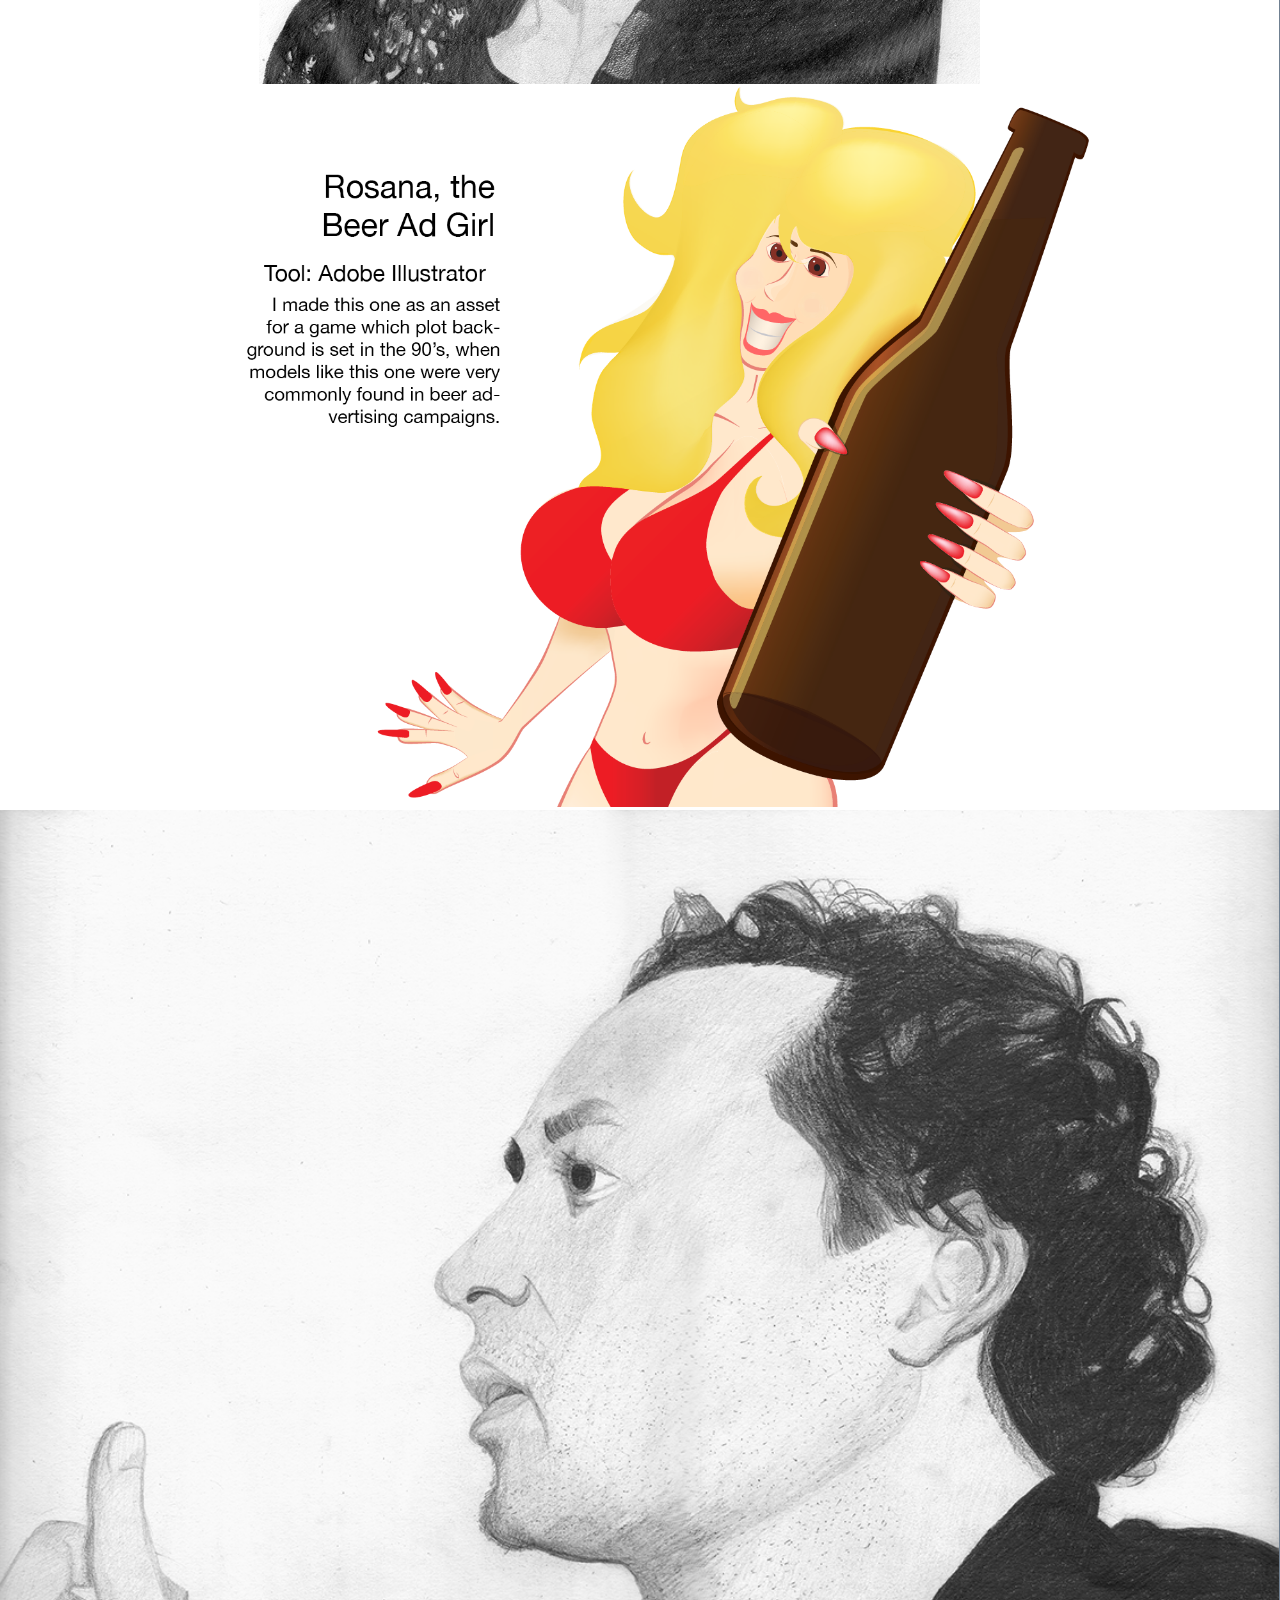
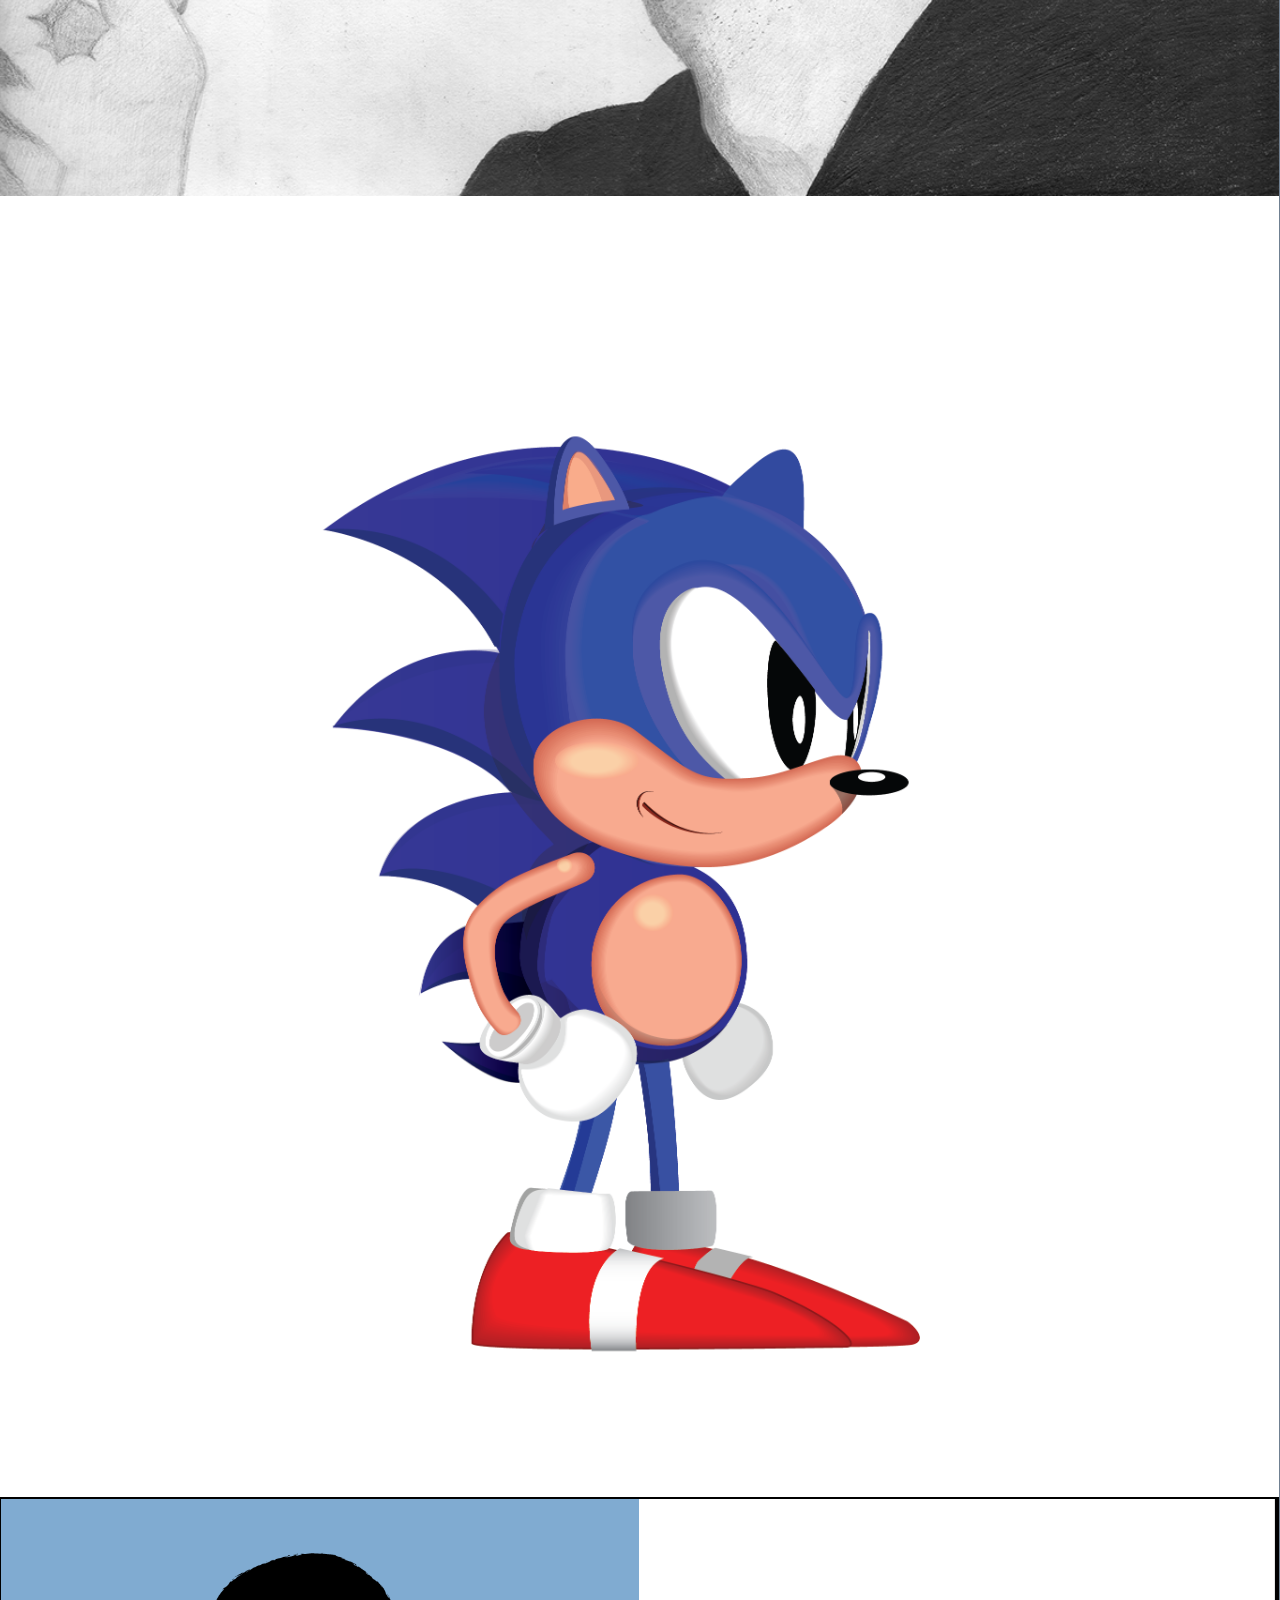
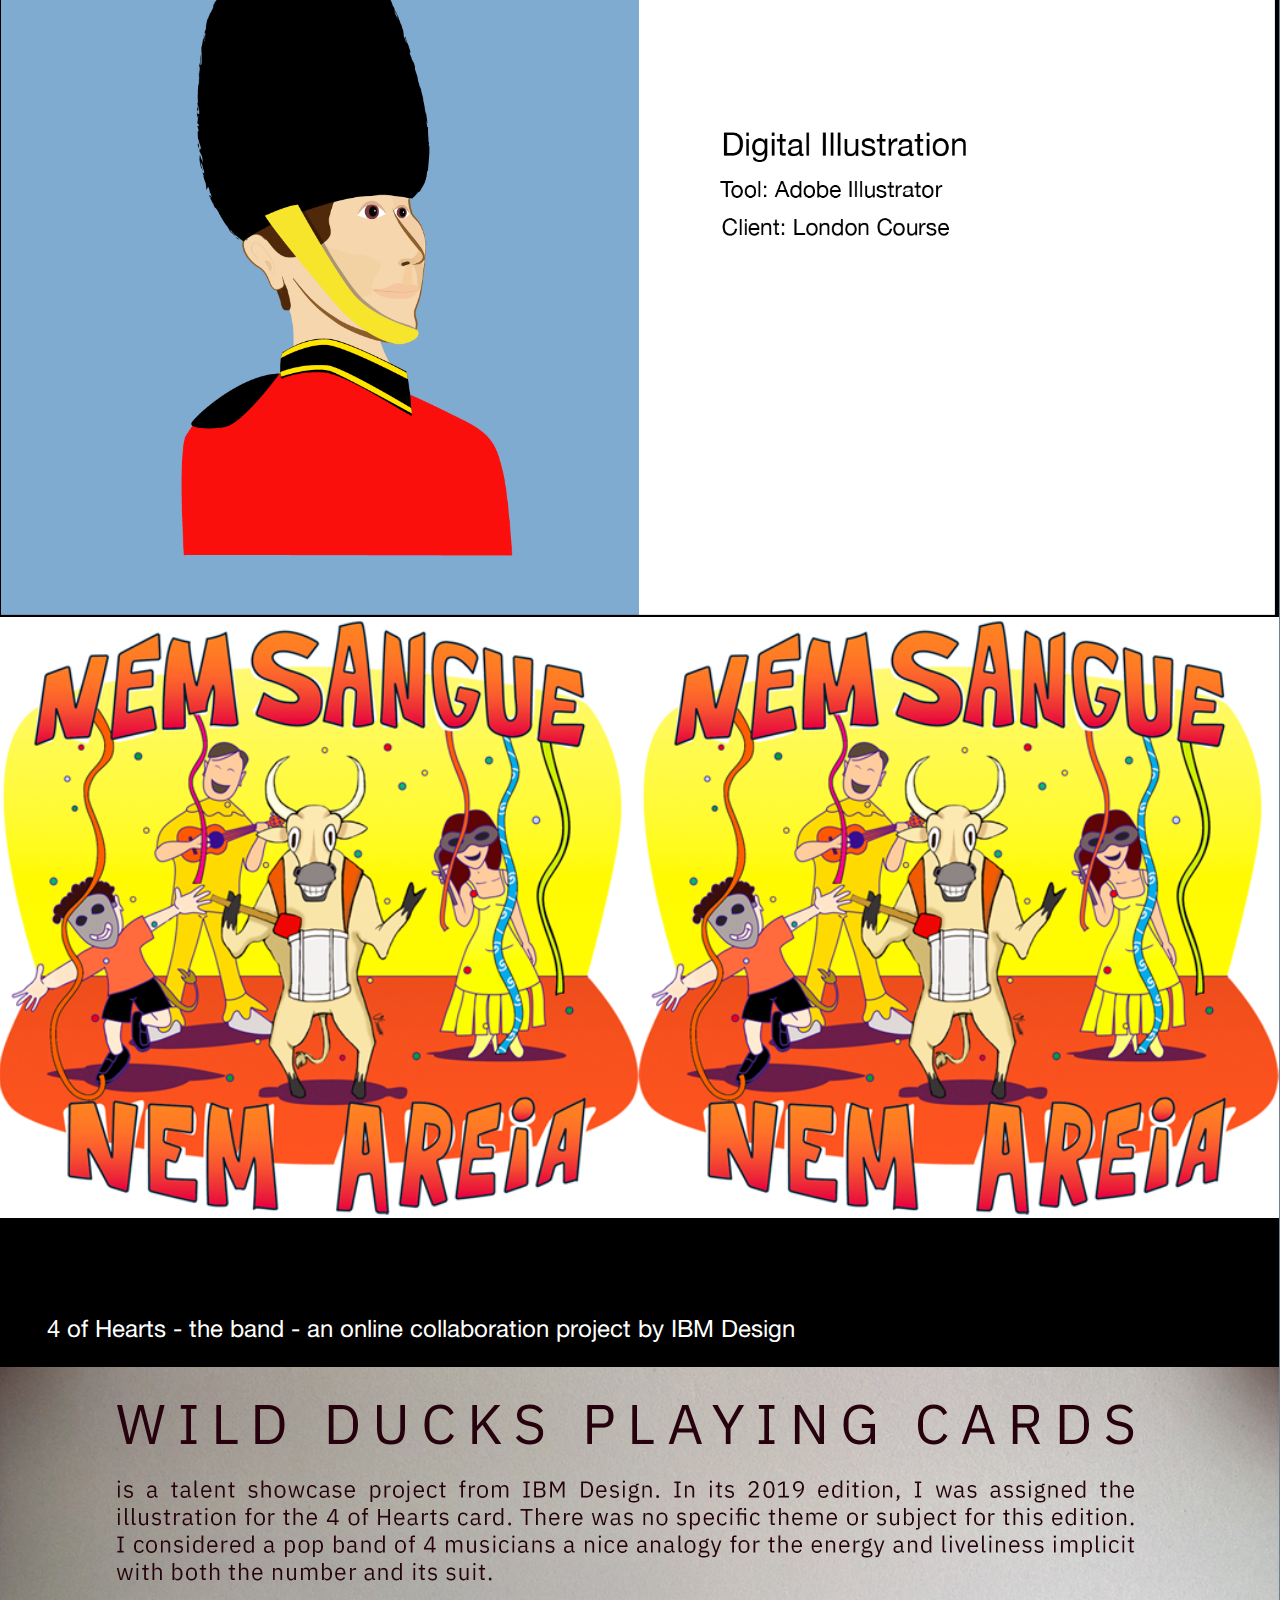
==== commit 86163918: "Add files via upload" ====
--- a/index.html
+++ b/index.html
@@ -54,7 +54,7 @@
 
         <div class="content">
             <div id="intro" class="padding">
-
+                <div class="vini-intro-mask"></div>
                 <div class="vini-intro">
                     <img class="icon-intro ui" src="images/icons/ui.svg" />
                     <div class="spacer"><span class="recuo">UI Designer</span></div>
@@ -110,6 +110,23 @@
 
                 <div id="ibm" class="client">
                     <div class="heading">IBM</div>
+<!--                     <div id="tram" class="project">
+                        <div class="piece full">
+                            <div class="placeholder"><img src="images/tram-intro.png" /></div>
+                        </div>
+                        <div class="piece full">
+                            <div class="placeholder"><img src="images/tram-02.png" /></div>
+                        </div>
+                        <div class="piece full">
+                            <div class="placeholder"><img src="images/tram-03.png" /></div>
+                        </div>
+                        <div class="piece full">
+                            <div class="placeholder"><img src="images/tram-04.png" /></div>
+                        </div>
+                    </div> -->
+
+                    <div class="clear"></div>
+                    
                     <div id="mysa" class="project">
                         <div class="piece full">
                             <div class="placeholder"><img src="images/mysa_intro.png" /></div>
--- a/engaging.css
+++ b/engaging.css
@@ -91,6 +91,7 @@
     top: 7.5em;
     width: 50%;
     margin-left: 2em;
+    z-index: 3;
 }
 
 .motif{
@@ -172,6 +173,7 @@
 width: auto;
 height: 700px;
 background: url('images/rose-bg.png') 65%;
+/* background-color: rgba(253,33,111,1); */
 }
 
 .icon-intro{
@@ -195,6 +197,18 @@
 left:4em;
 position:absolute;
 animation: pluc 2s;
+z-index: 1;
+}
+
+.vini-intro-mask{
+    position: absolute;
+    top: 0;
+    left: 0;
+    background: rgb(253,33,111);
+    background: linear-gradient(0deg, rgba(253,33,111,0) 0%, rgba(253,33,111,1) 20%, rgba(253,33,111,1) 100%);
+    width: 24em;
+    height: 20em;
+    z-index: 2;
 }
 
 @keyframes pluc {
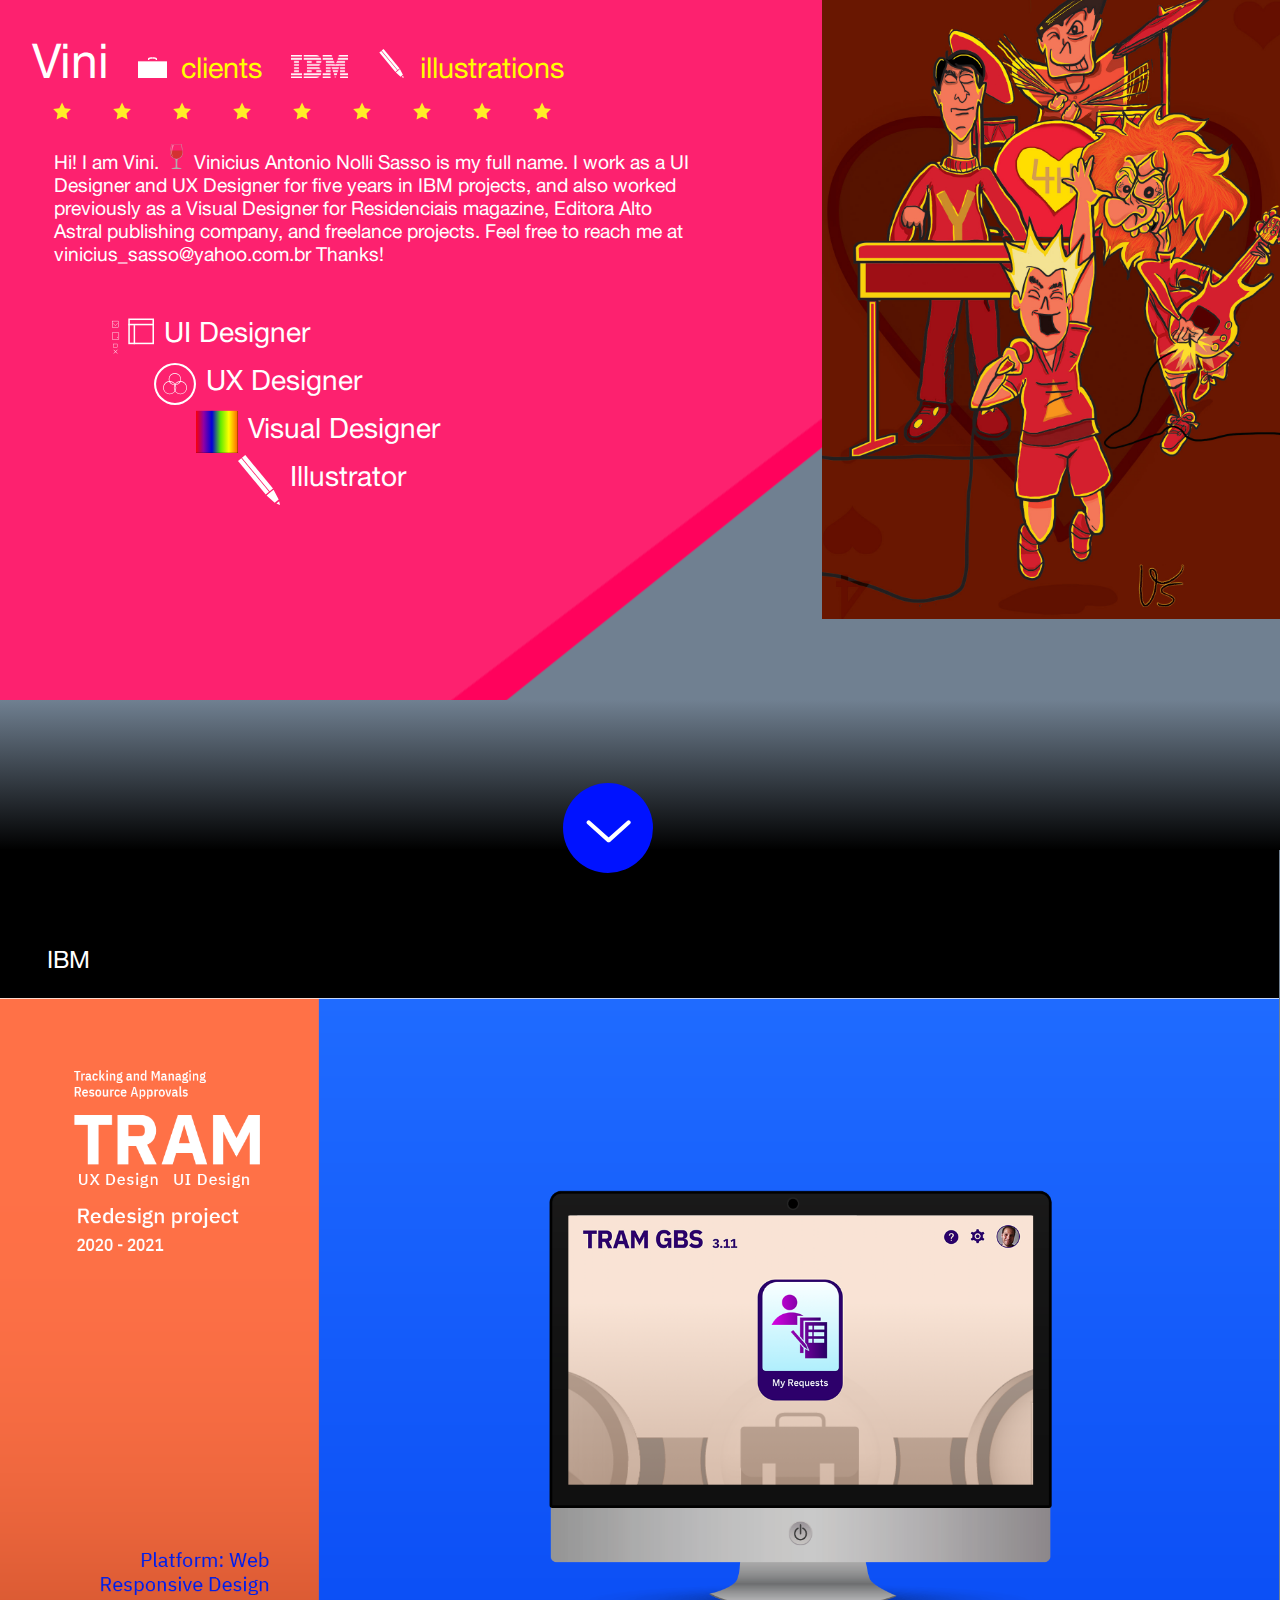
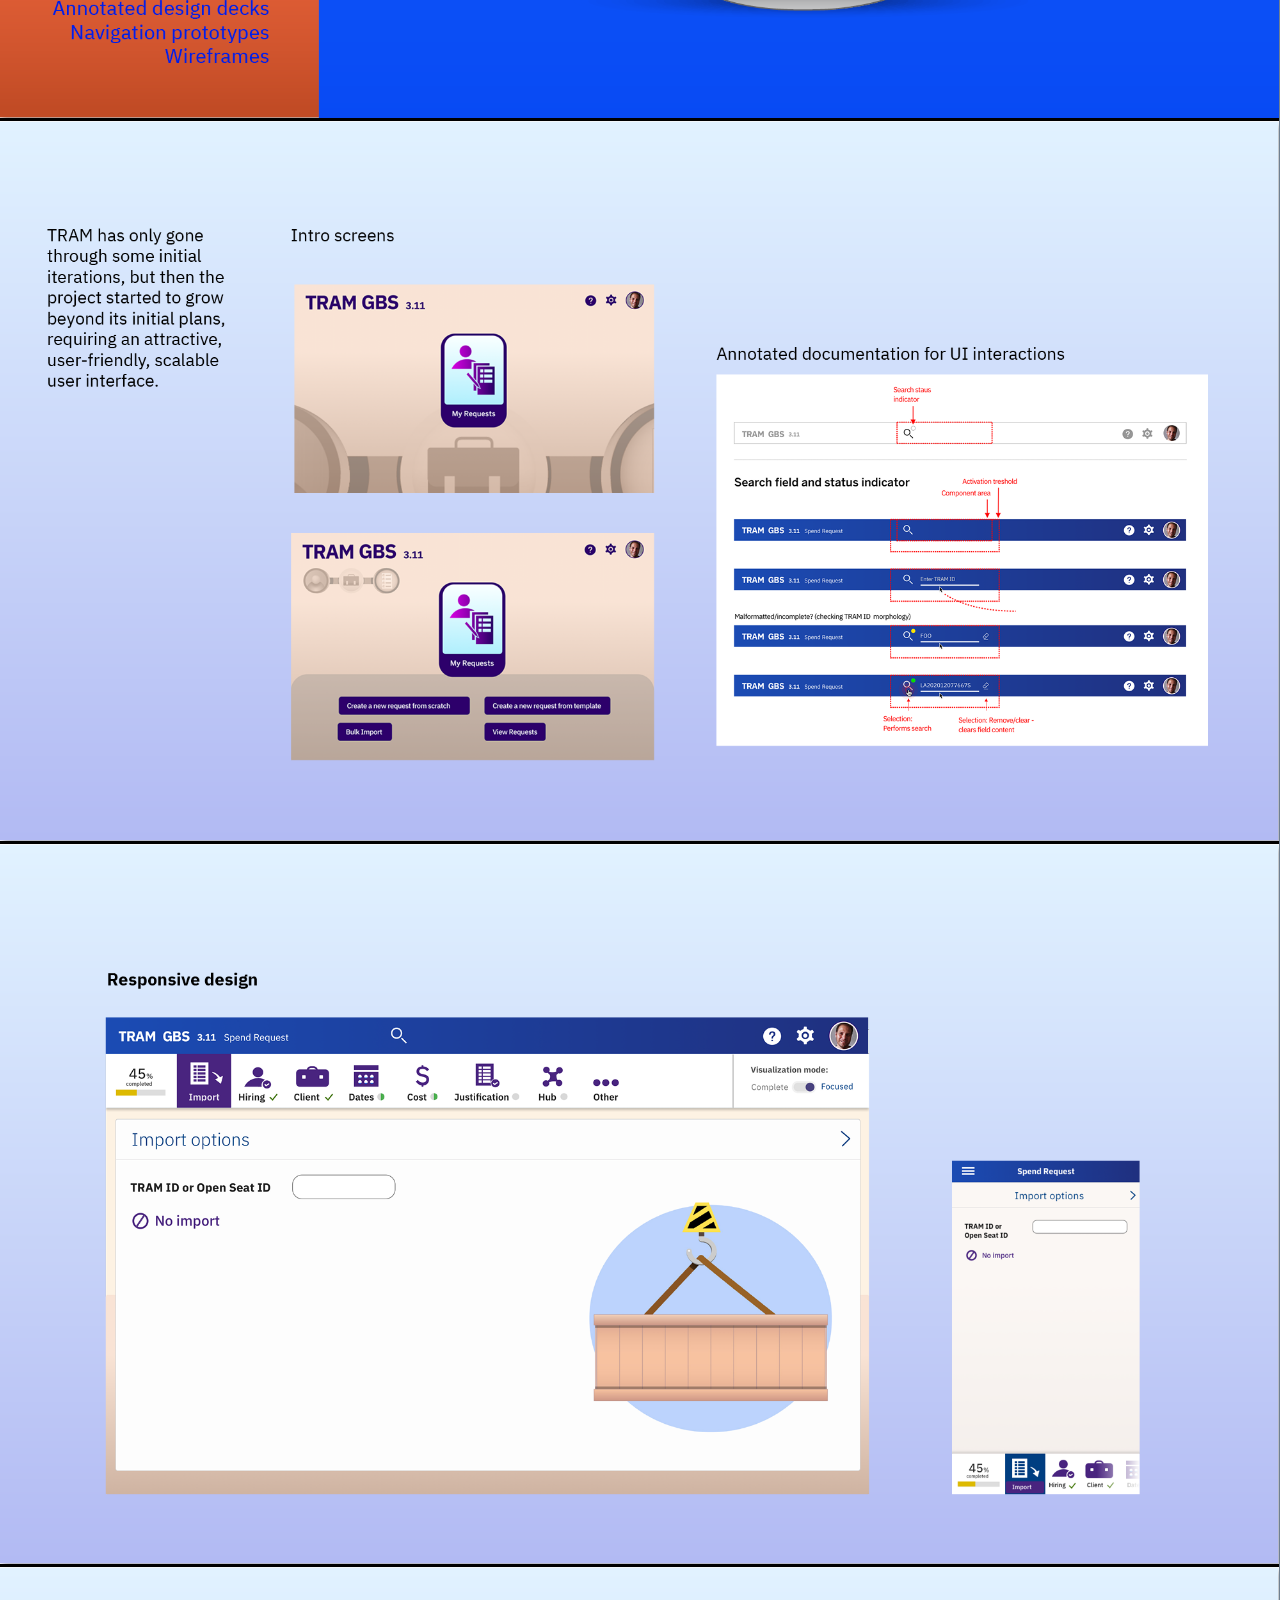
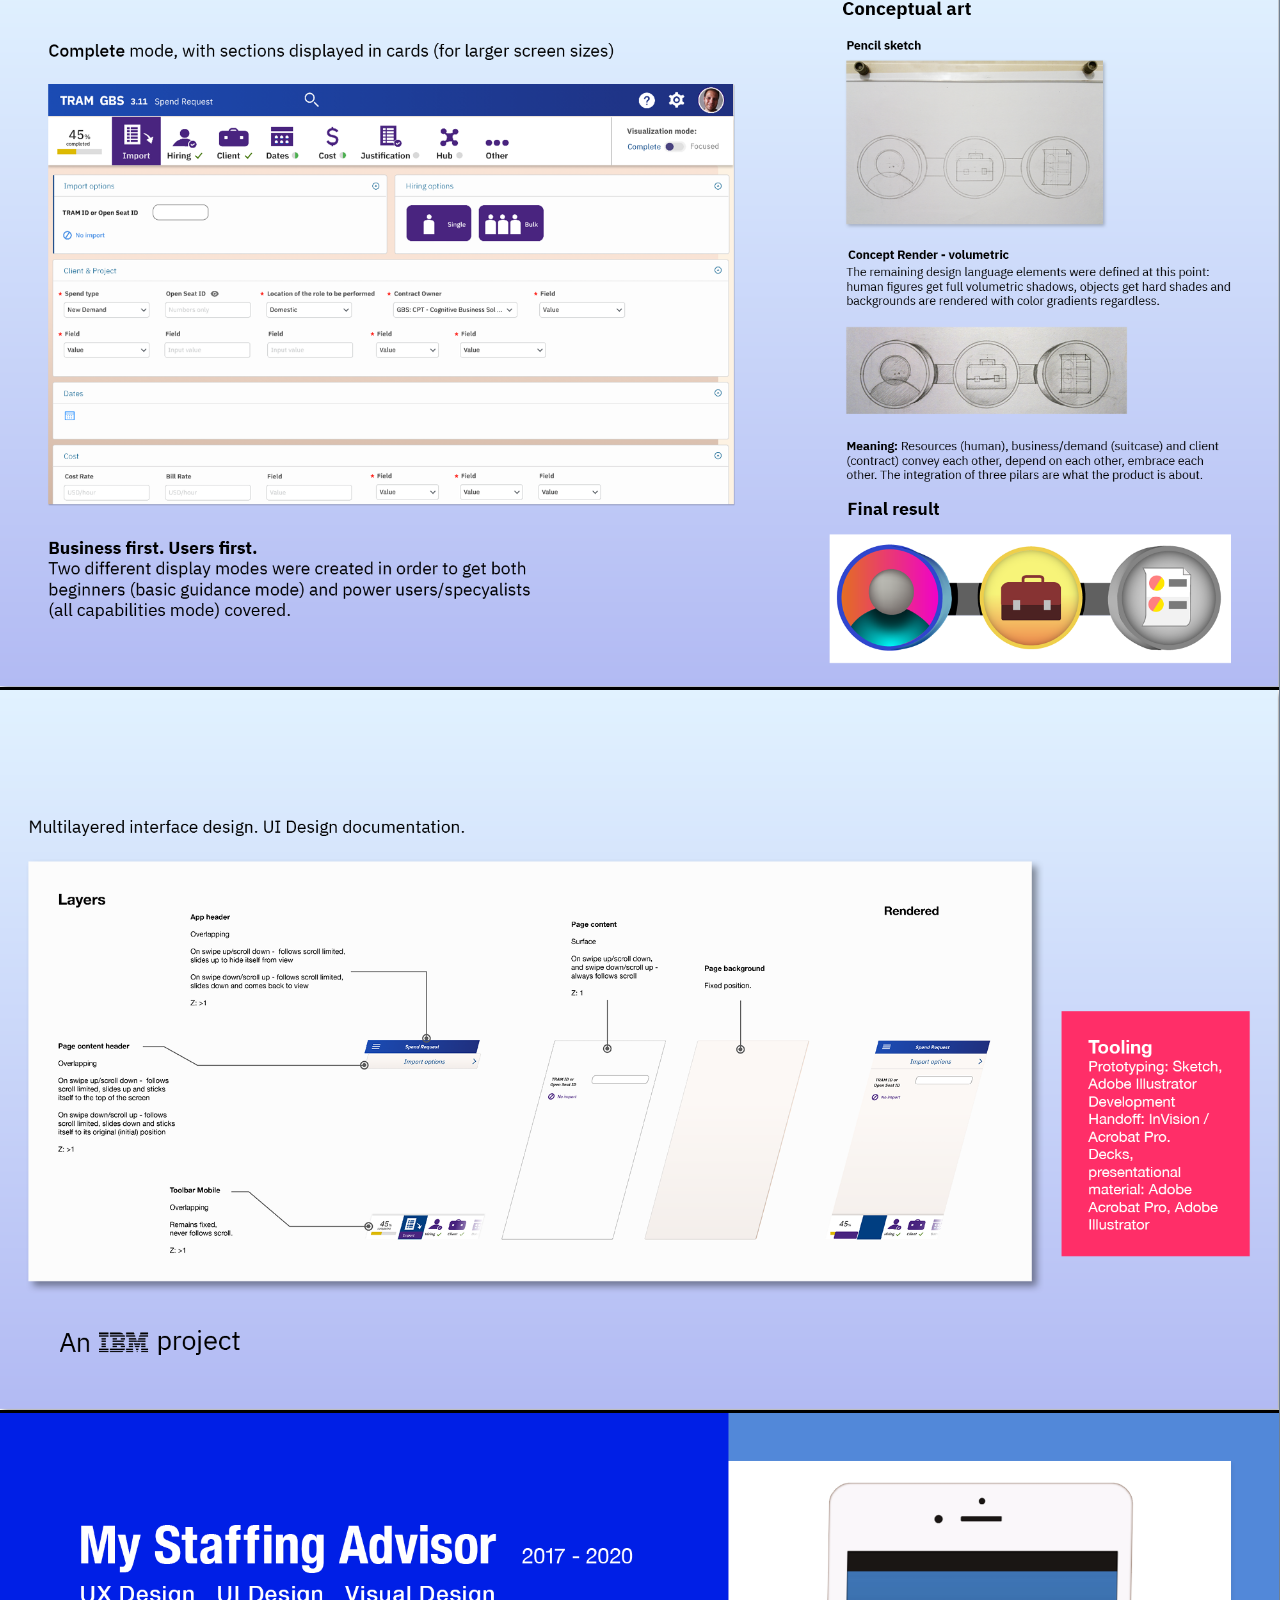
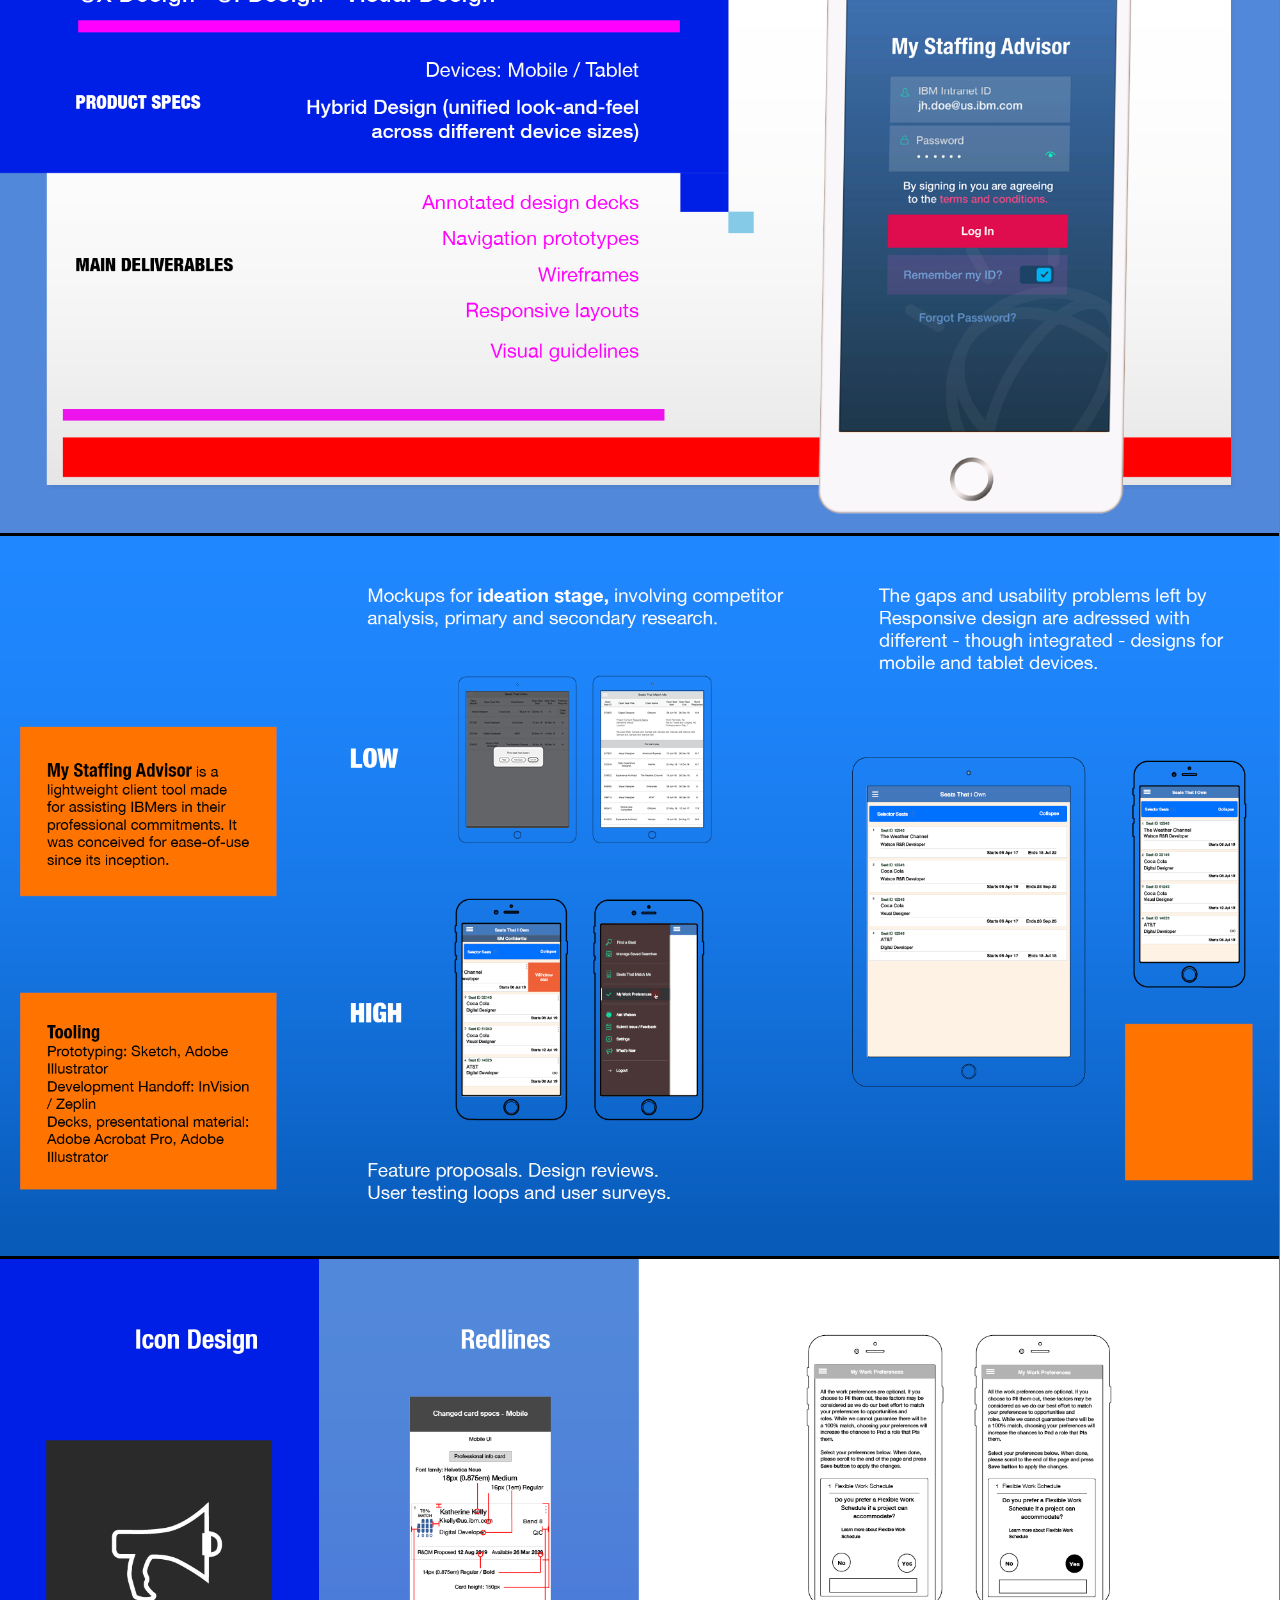
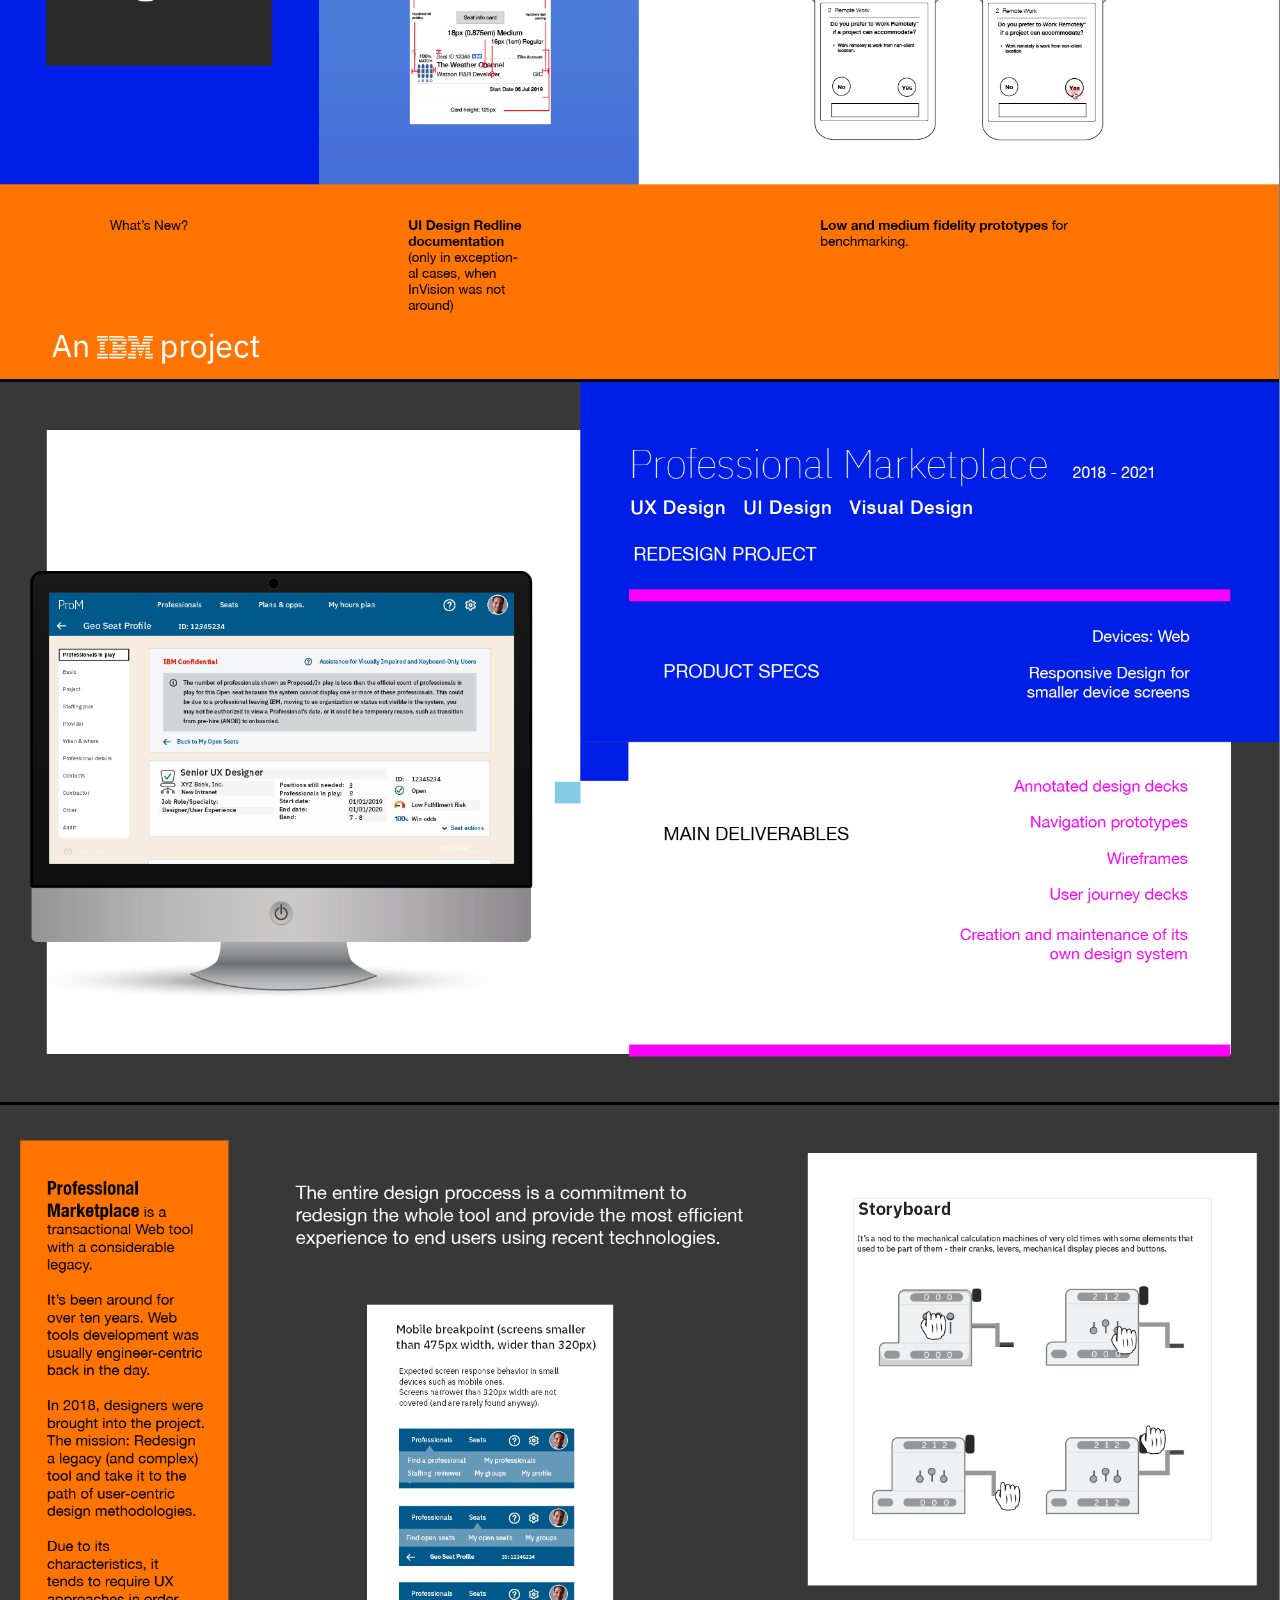
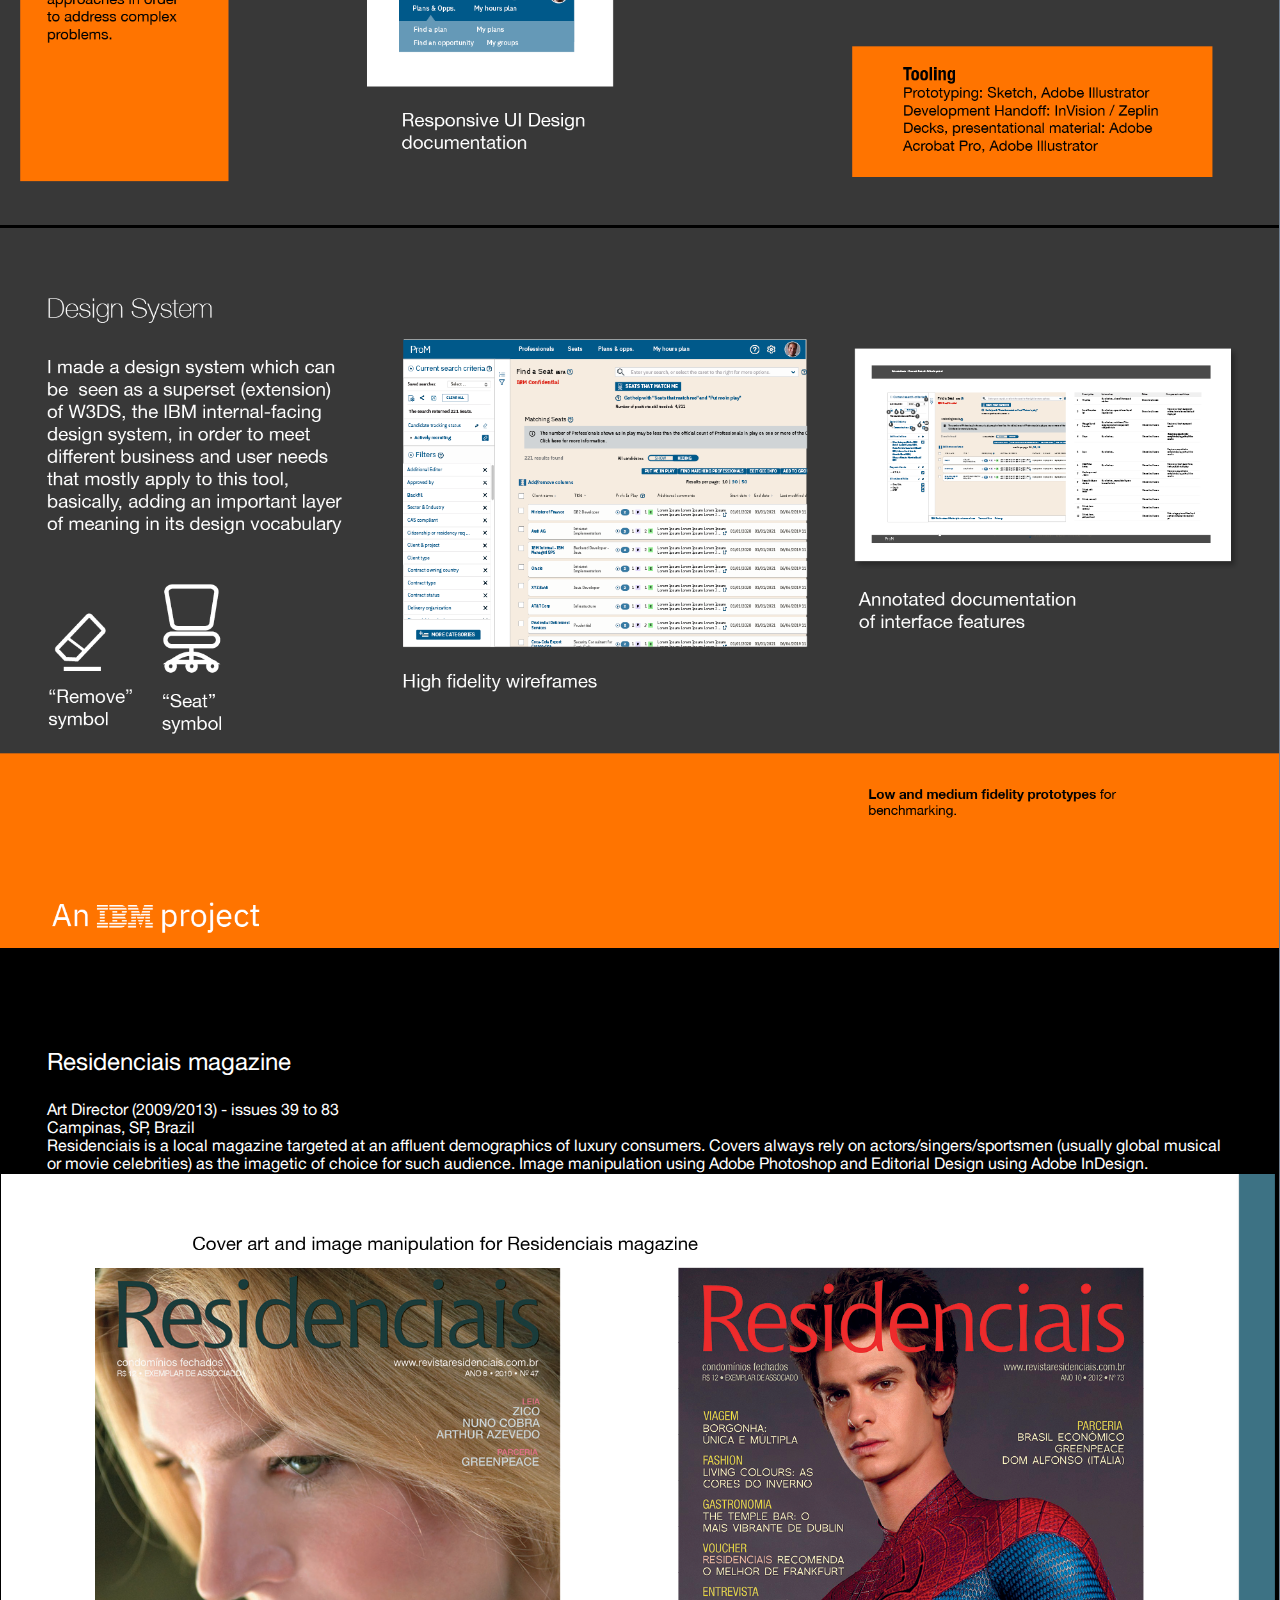
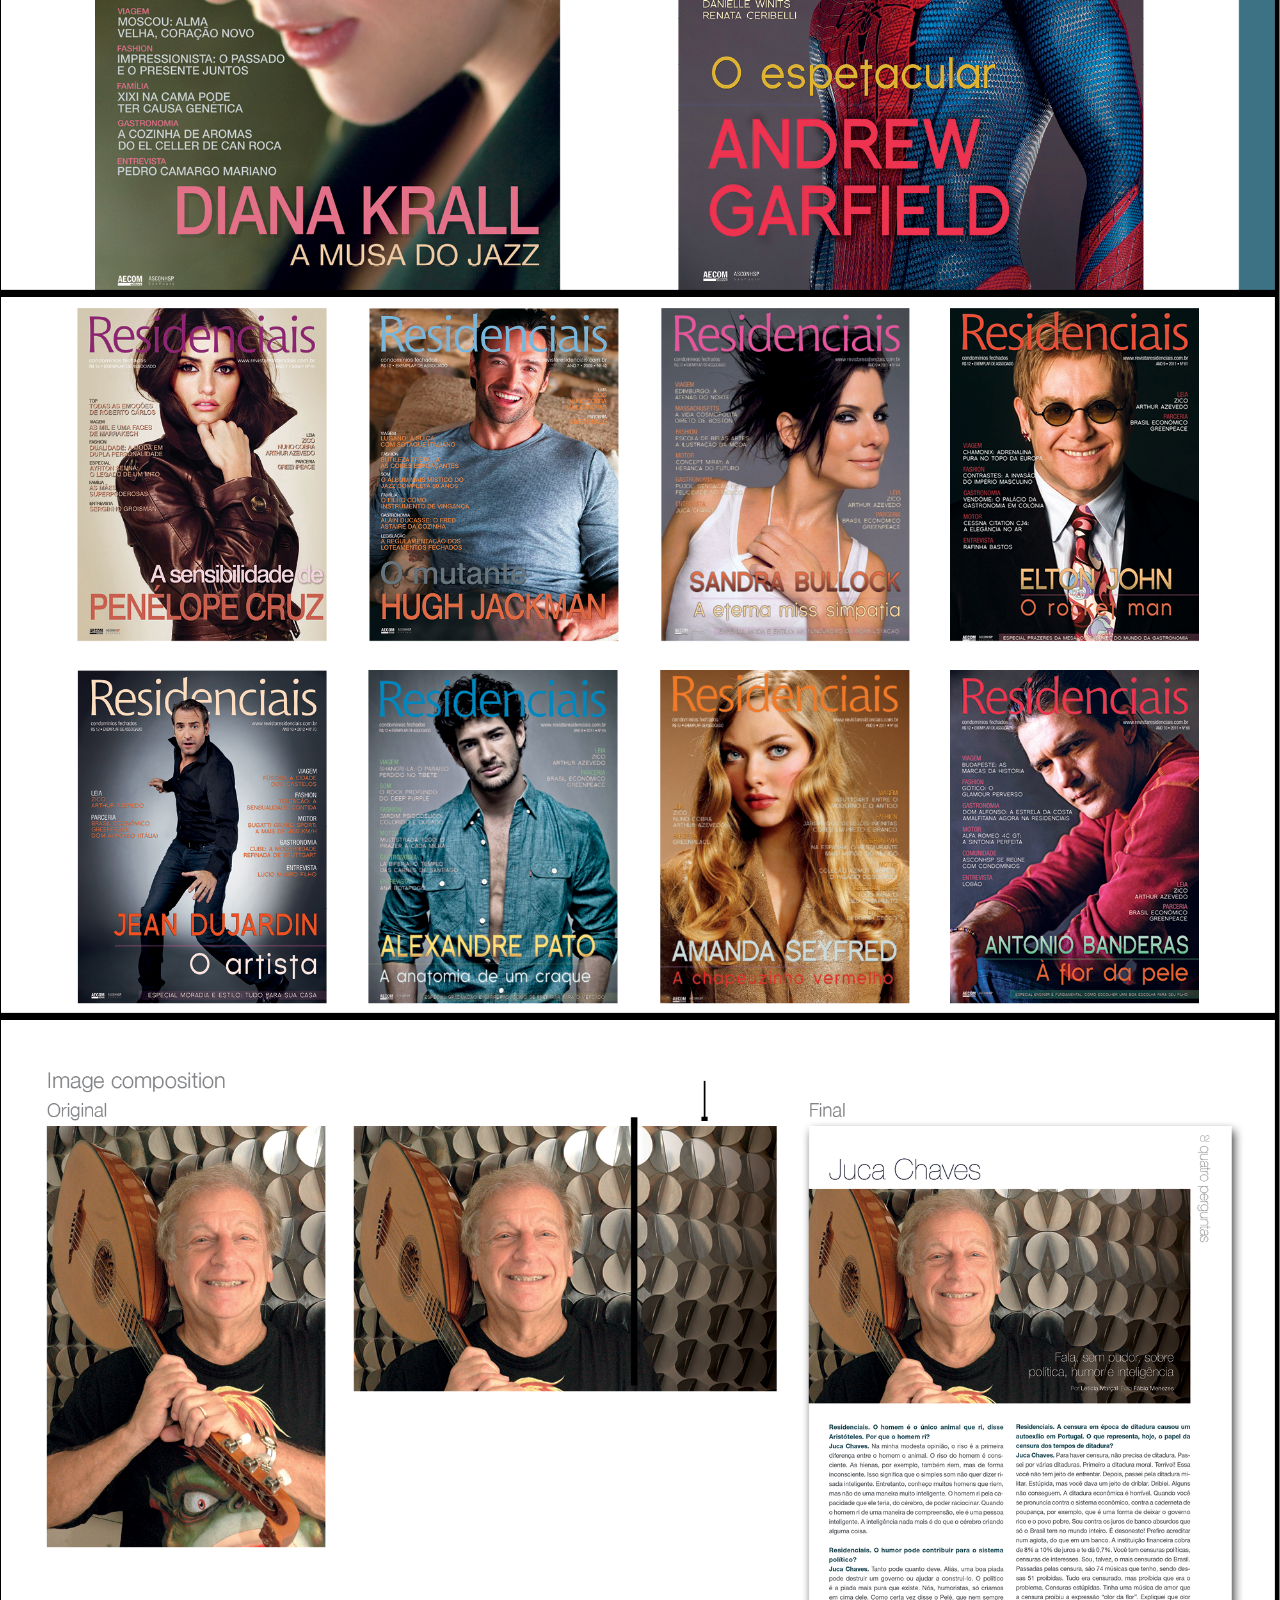
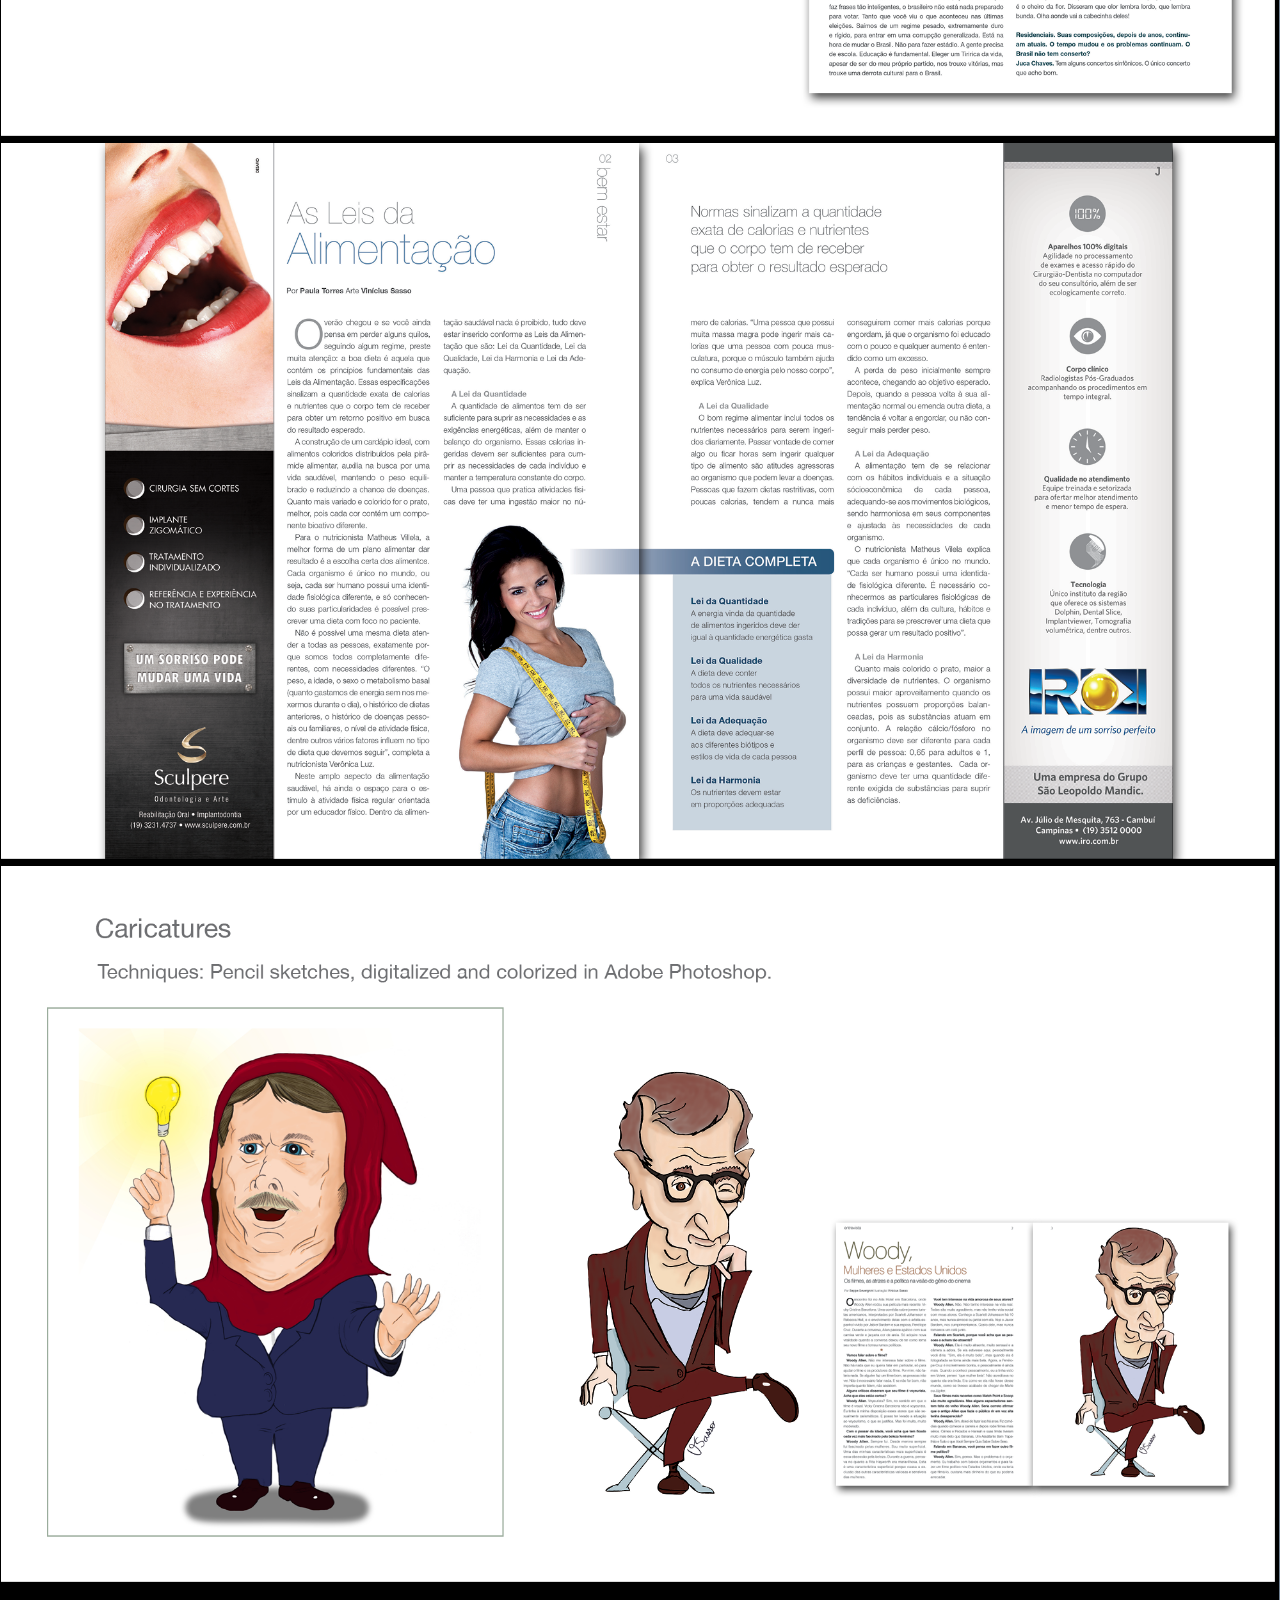
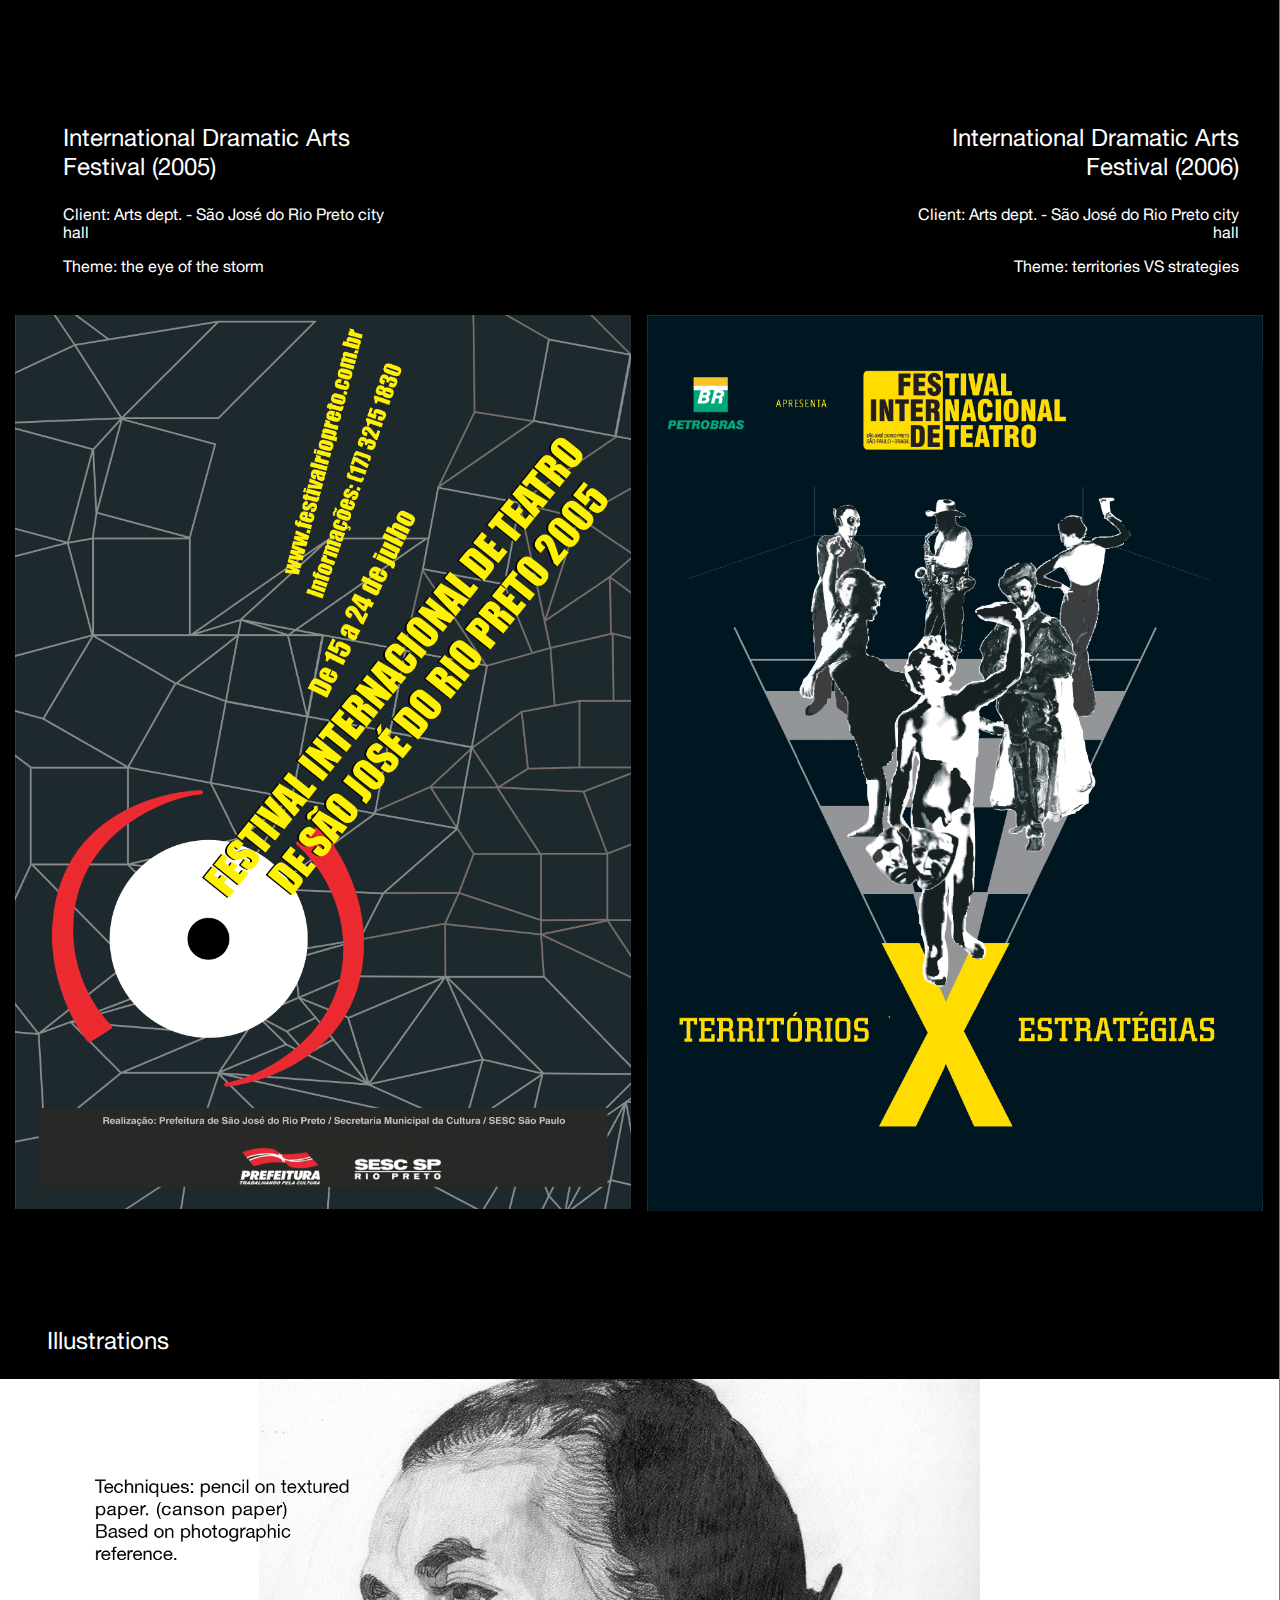
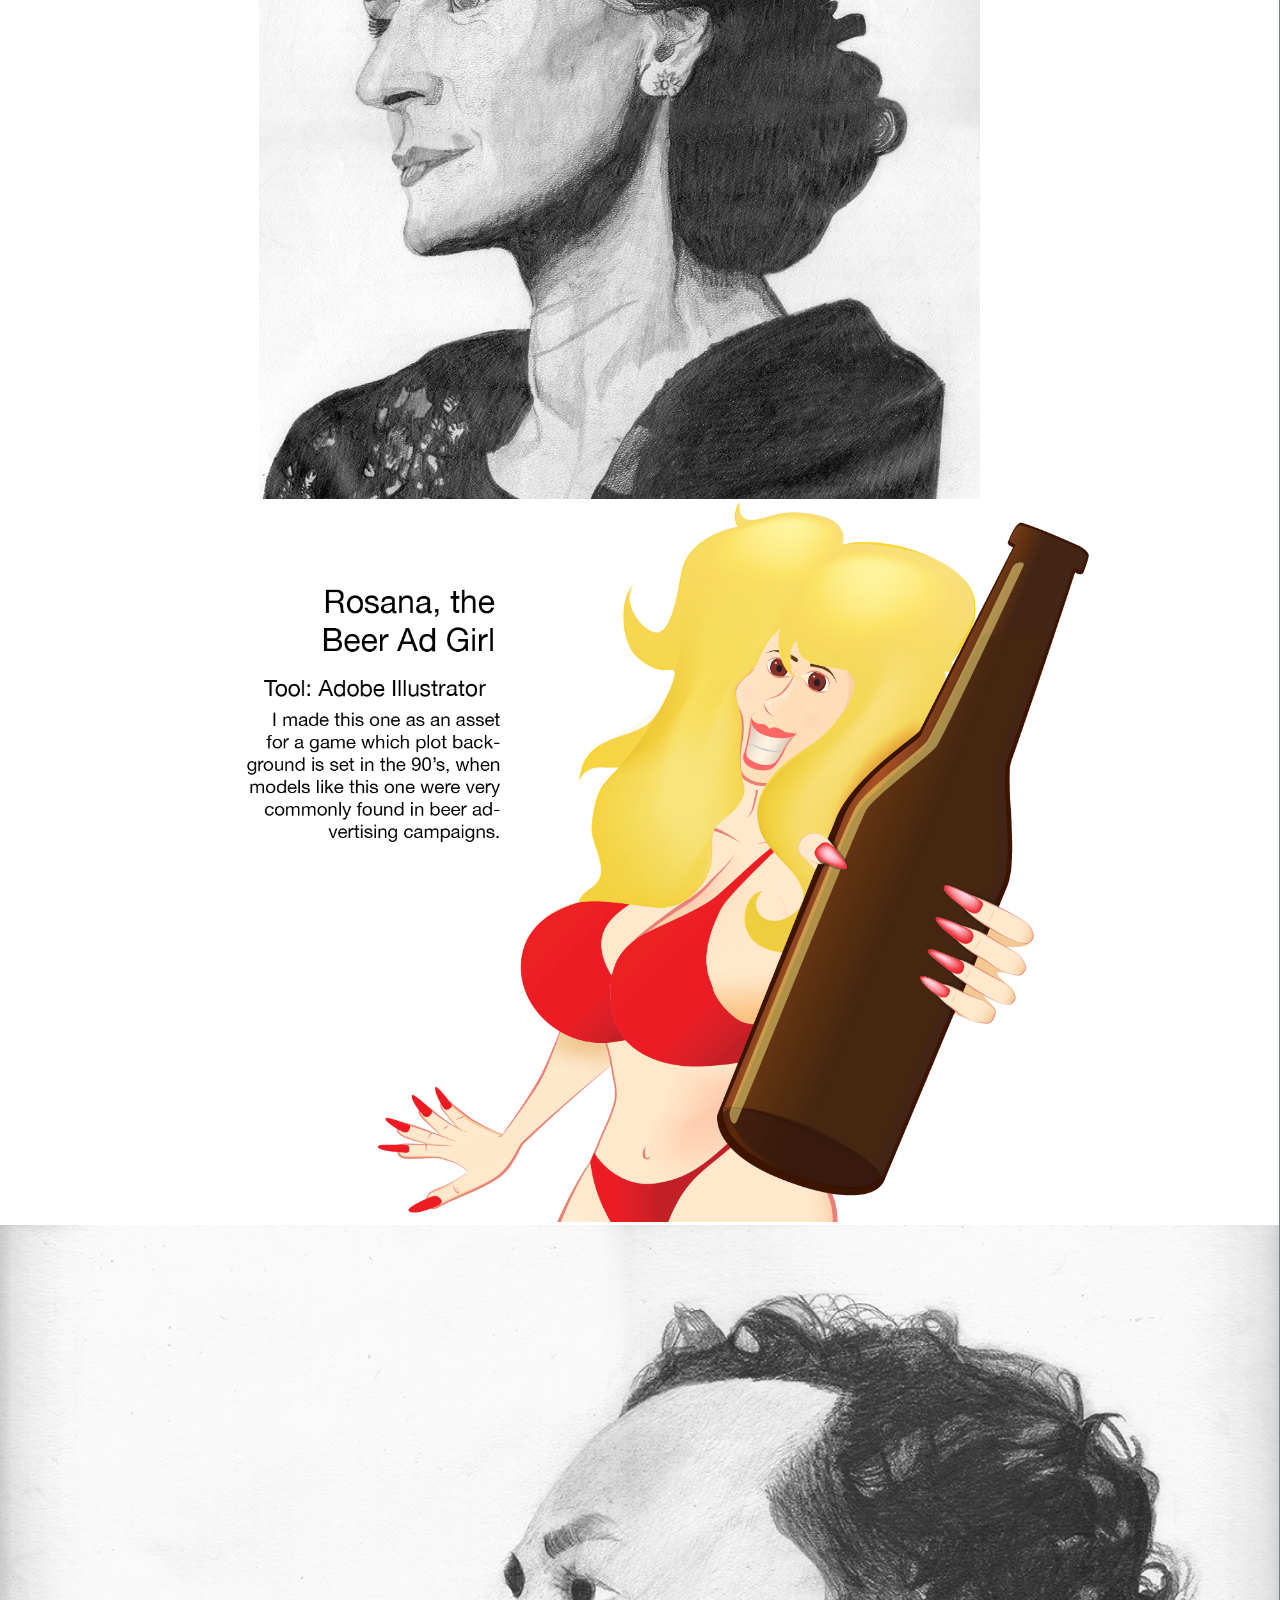
==== commit 1cbcba98: "Add files via upload" ====
--- a/index.html
+++ b/index.html
@@ -110,7 +110,7 @@
 
                 <div id="ibm" class="client">
                     <div class="heading">IBM</div>
-<!--                     <div id="tram" class="project">
+                       <div id="tram" class="project">
                         <div class="piece full">
                             <div class="placeholder"><img src="images/tram-intro.png" /></div>
                         </div>
@@ -123,7 +123,10 @@
                         <div class="piece full">
                             <div class="placeholder"><img src="images/tram-04.png" /></div>
                         </div>
-                    </div> -->
+                        <div class="piece full">
+                            <div class="placeholder"><img src="images/tram-05.png" /></div>
+                        </div>
+                    </div>
 
                     <div class="clear"></div>
                     
@@ -412,10 +415,10 @@
                                     <a target="new" href="https://www.facebook.com/vinicius.sasso.designer"><img
                                             class="social-networks facebook" src="images/social-facebook.svg" /></a>
                                 </div>
-
+                                
                             </div>
                         </span>
-                    </div>
+                    </div><div class="clear"></div>
                 </div>
             </div>
         </section>
--- a/engaging.css
+++ b/engaging.css
@@ -453,9 +453,8 @@
 }
 
 .my-photo {
-width: 50%;
-height: 100%;
-
+height: 320px;
+object-fit: cover;
 }
 
 .contact-info {
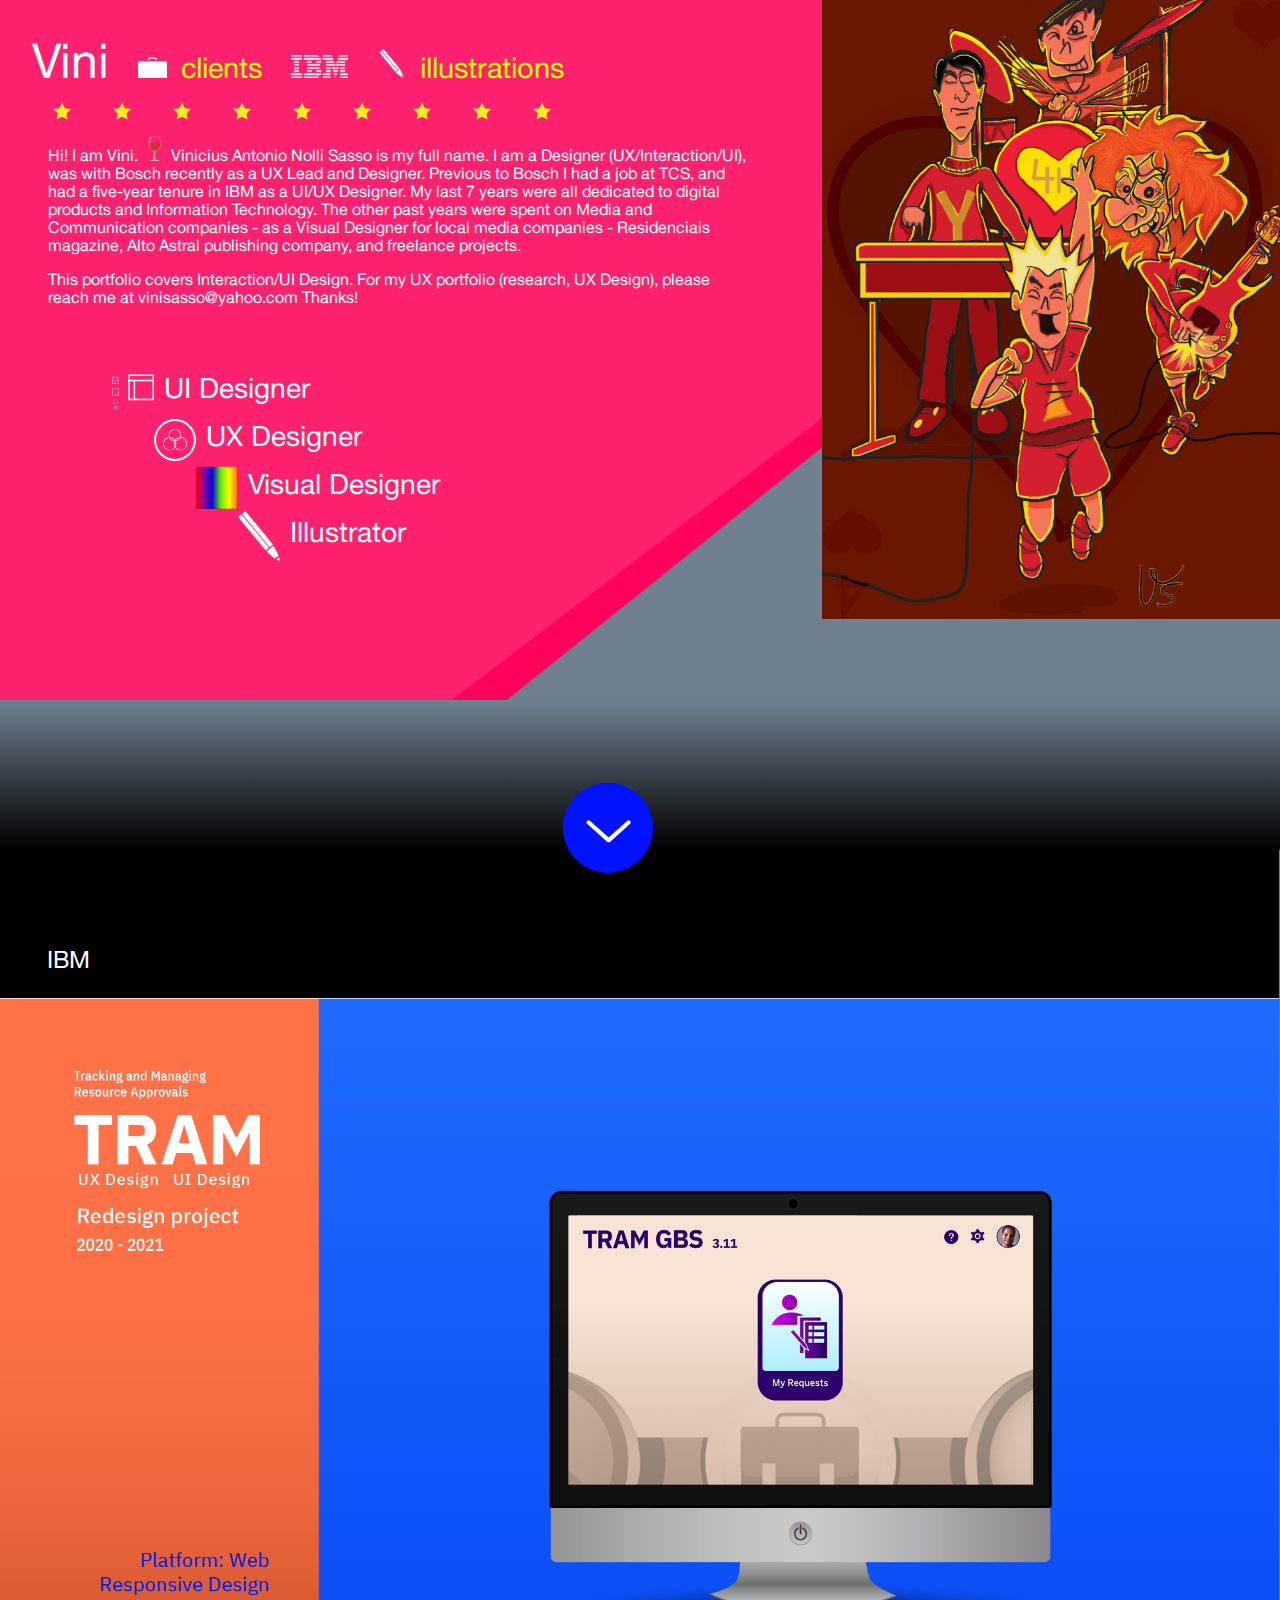
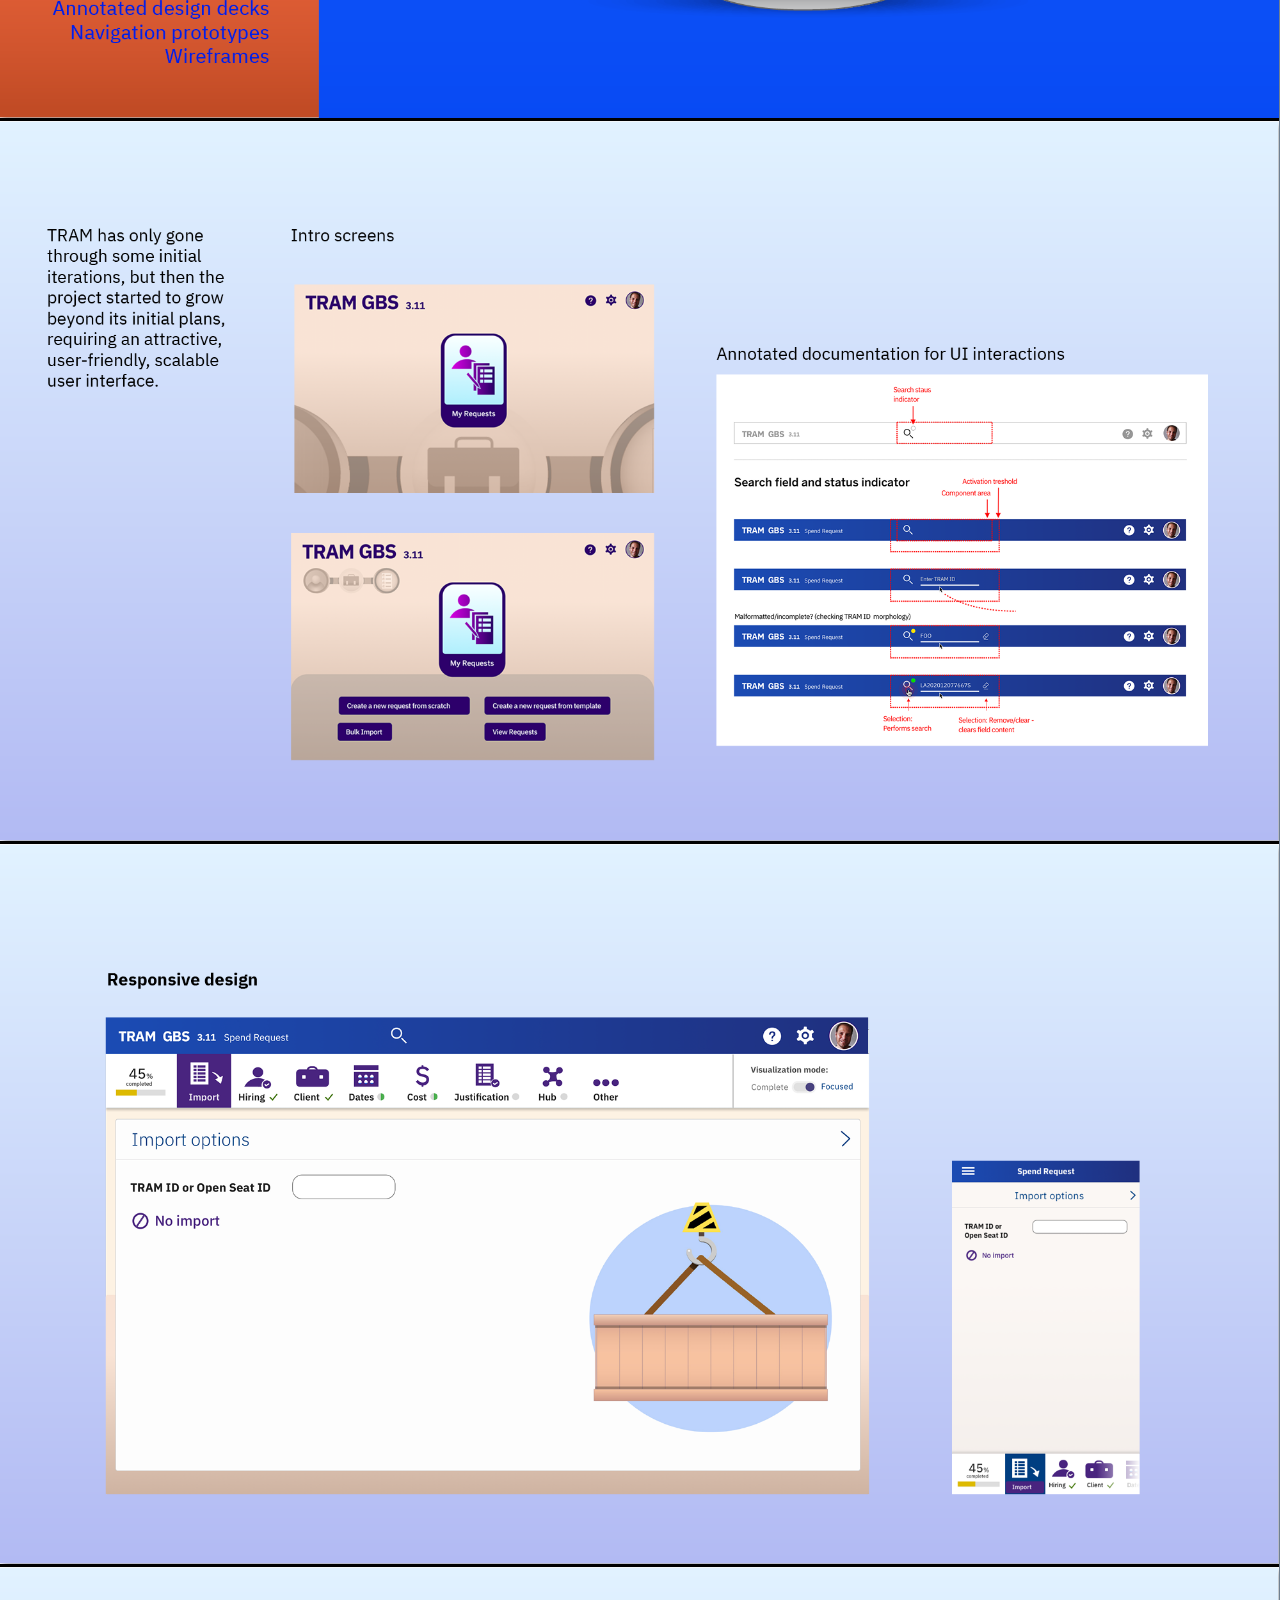
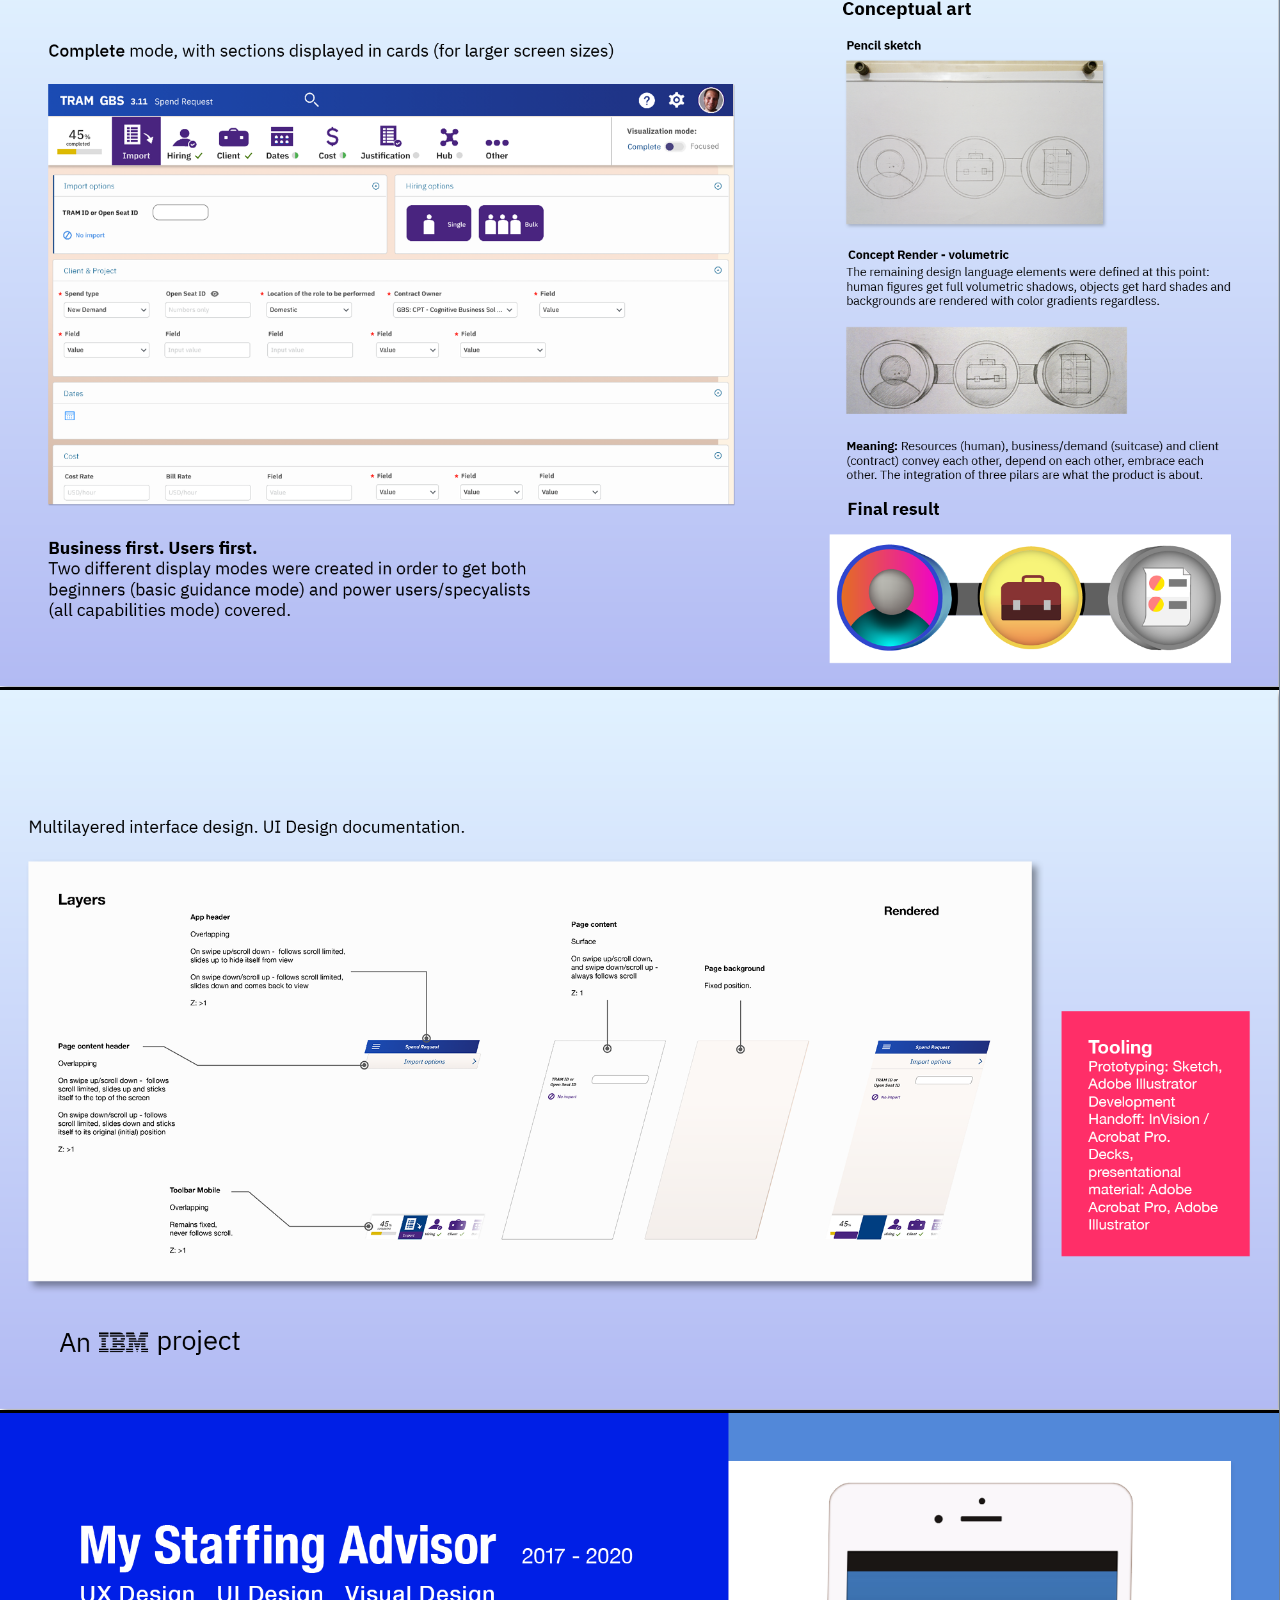
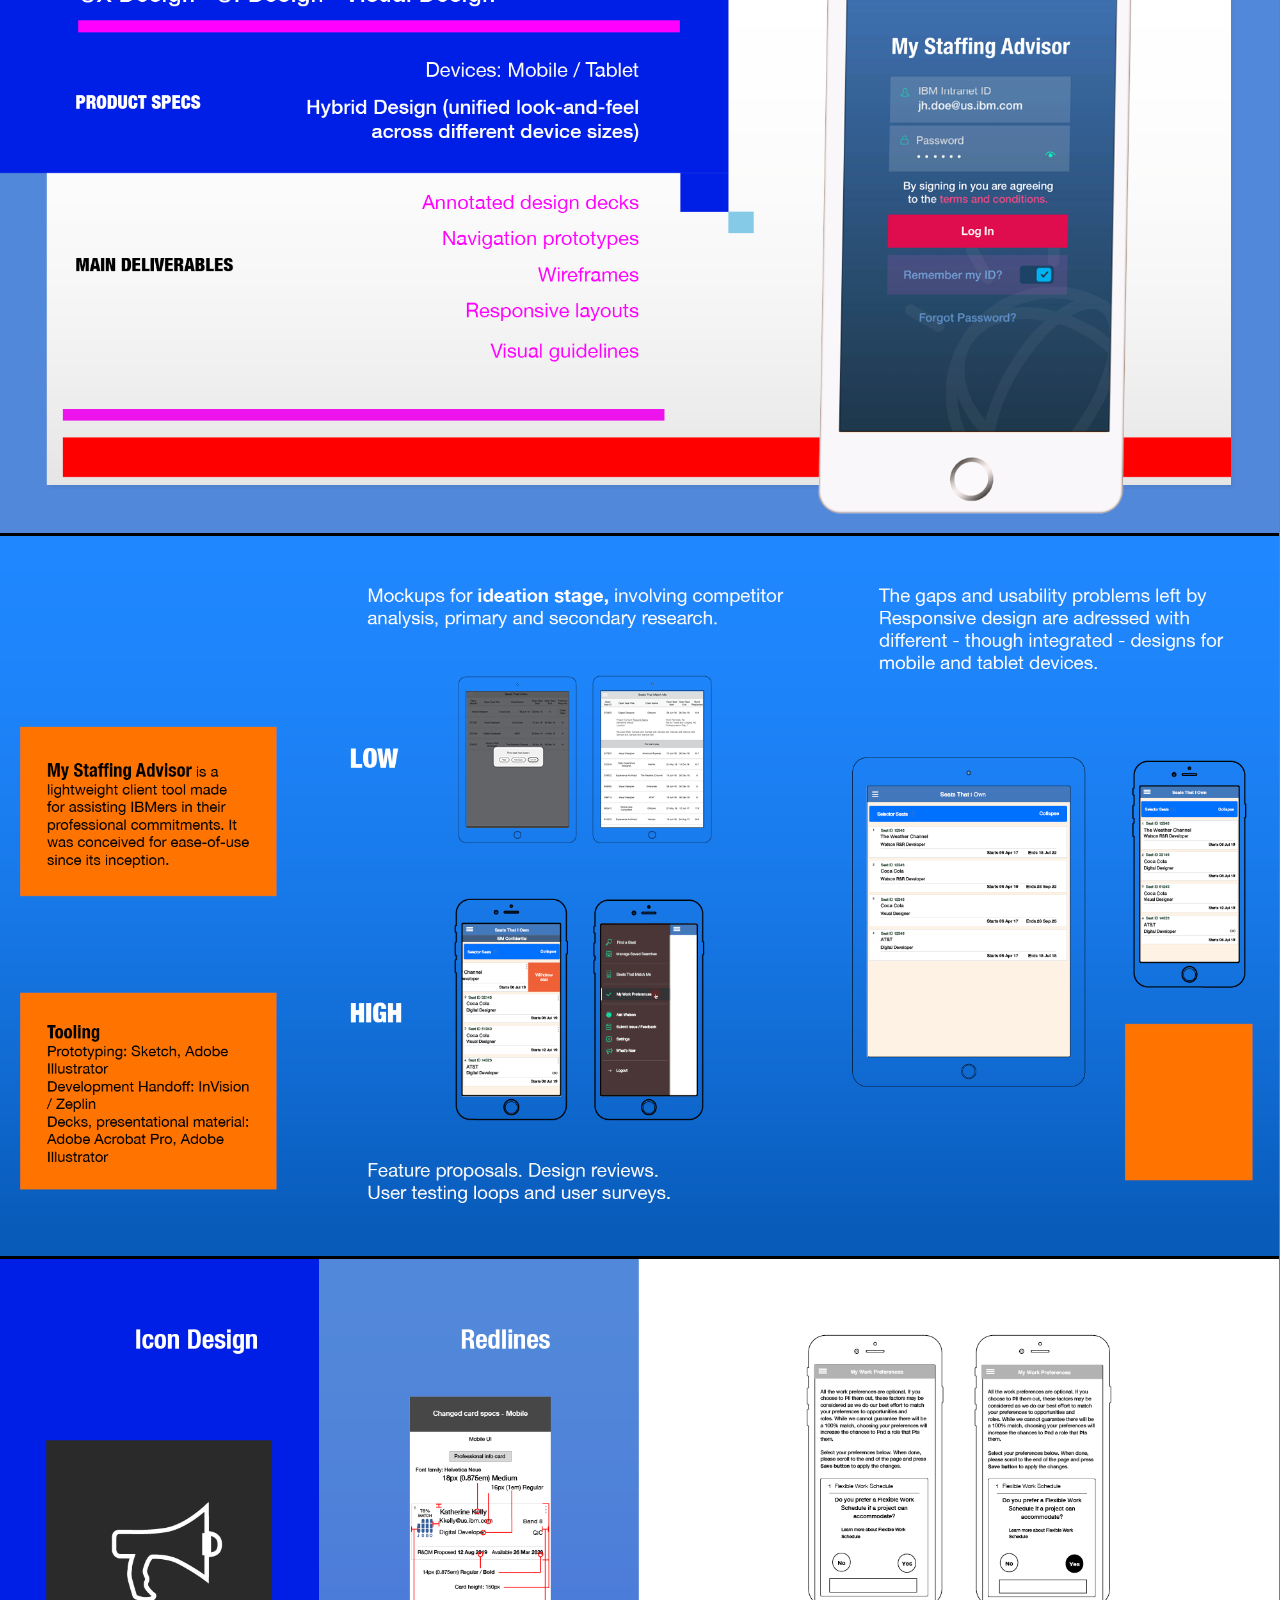
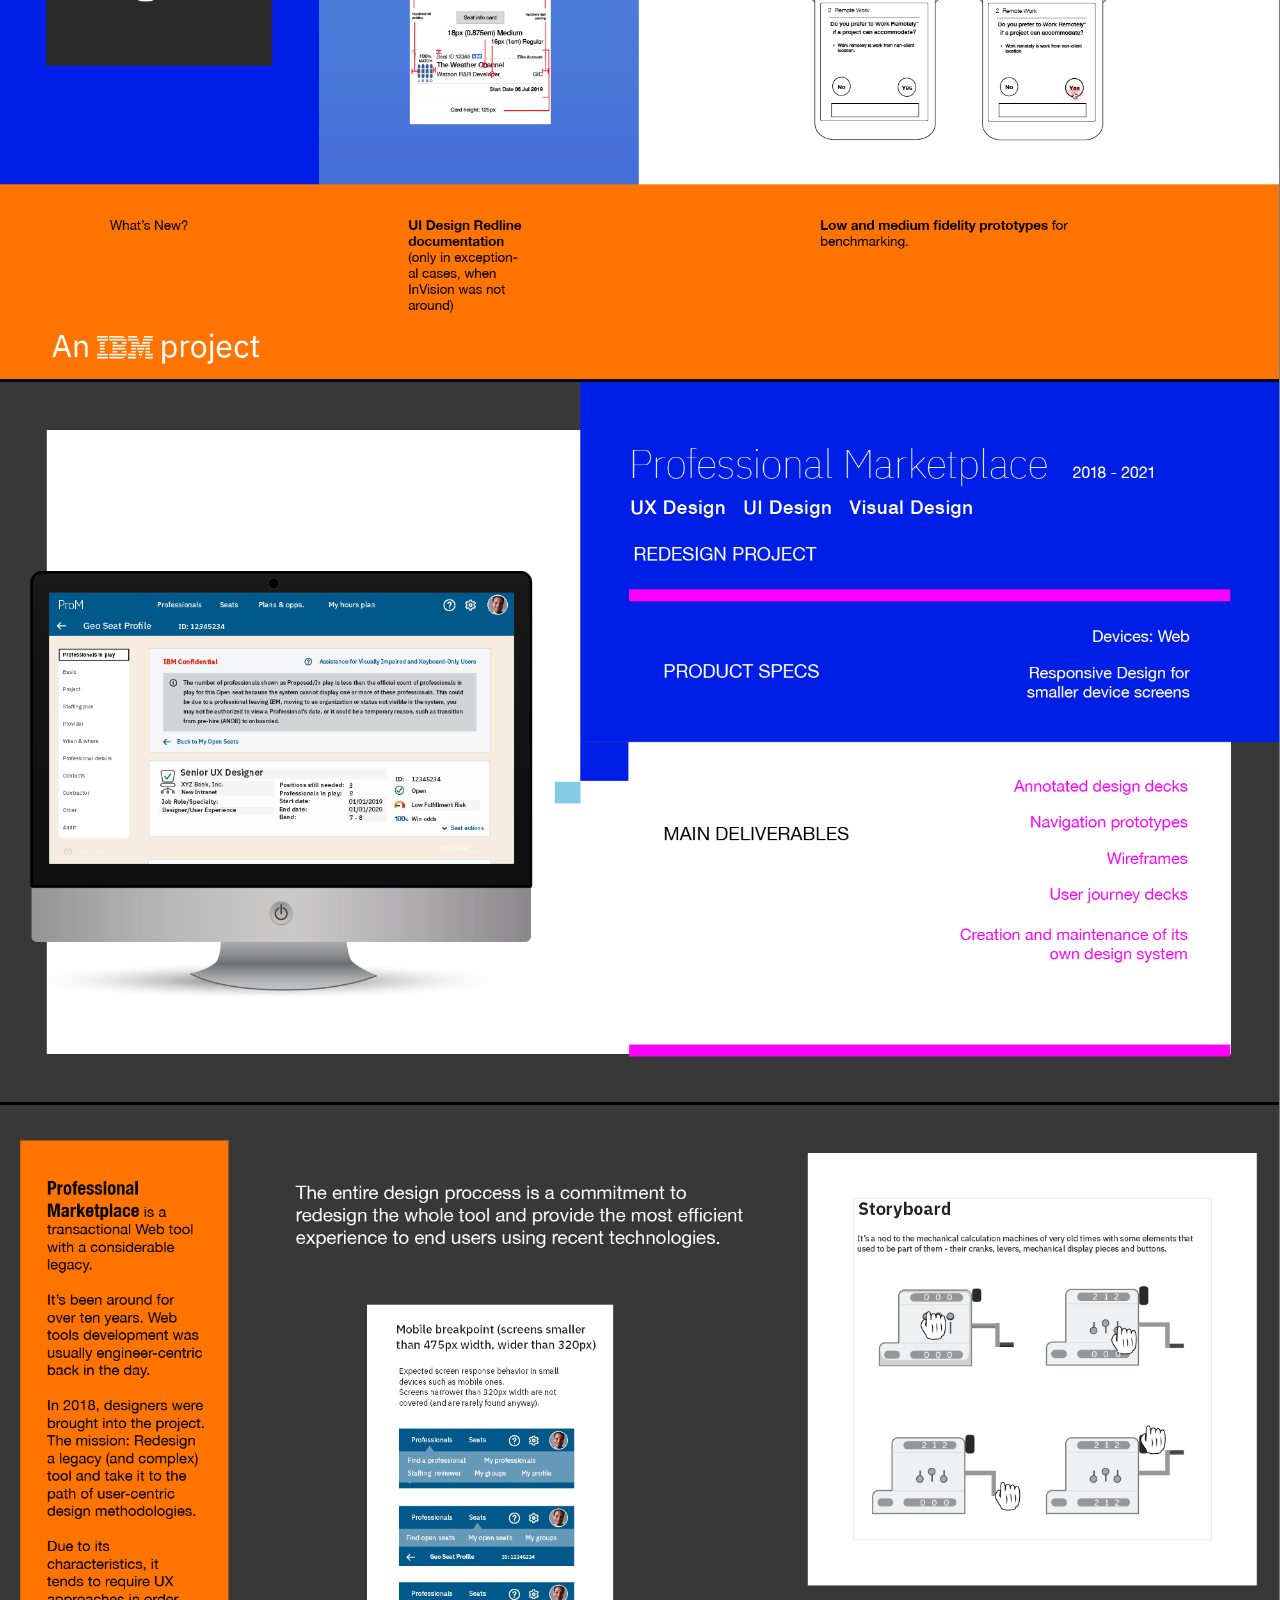
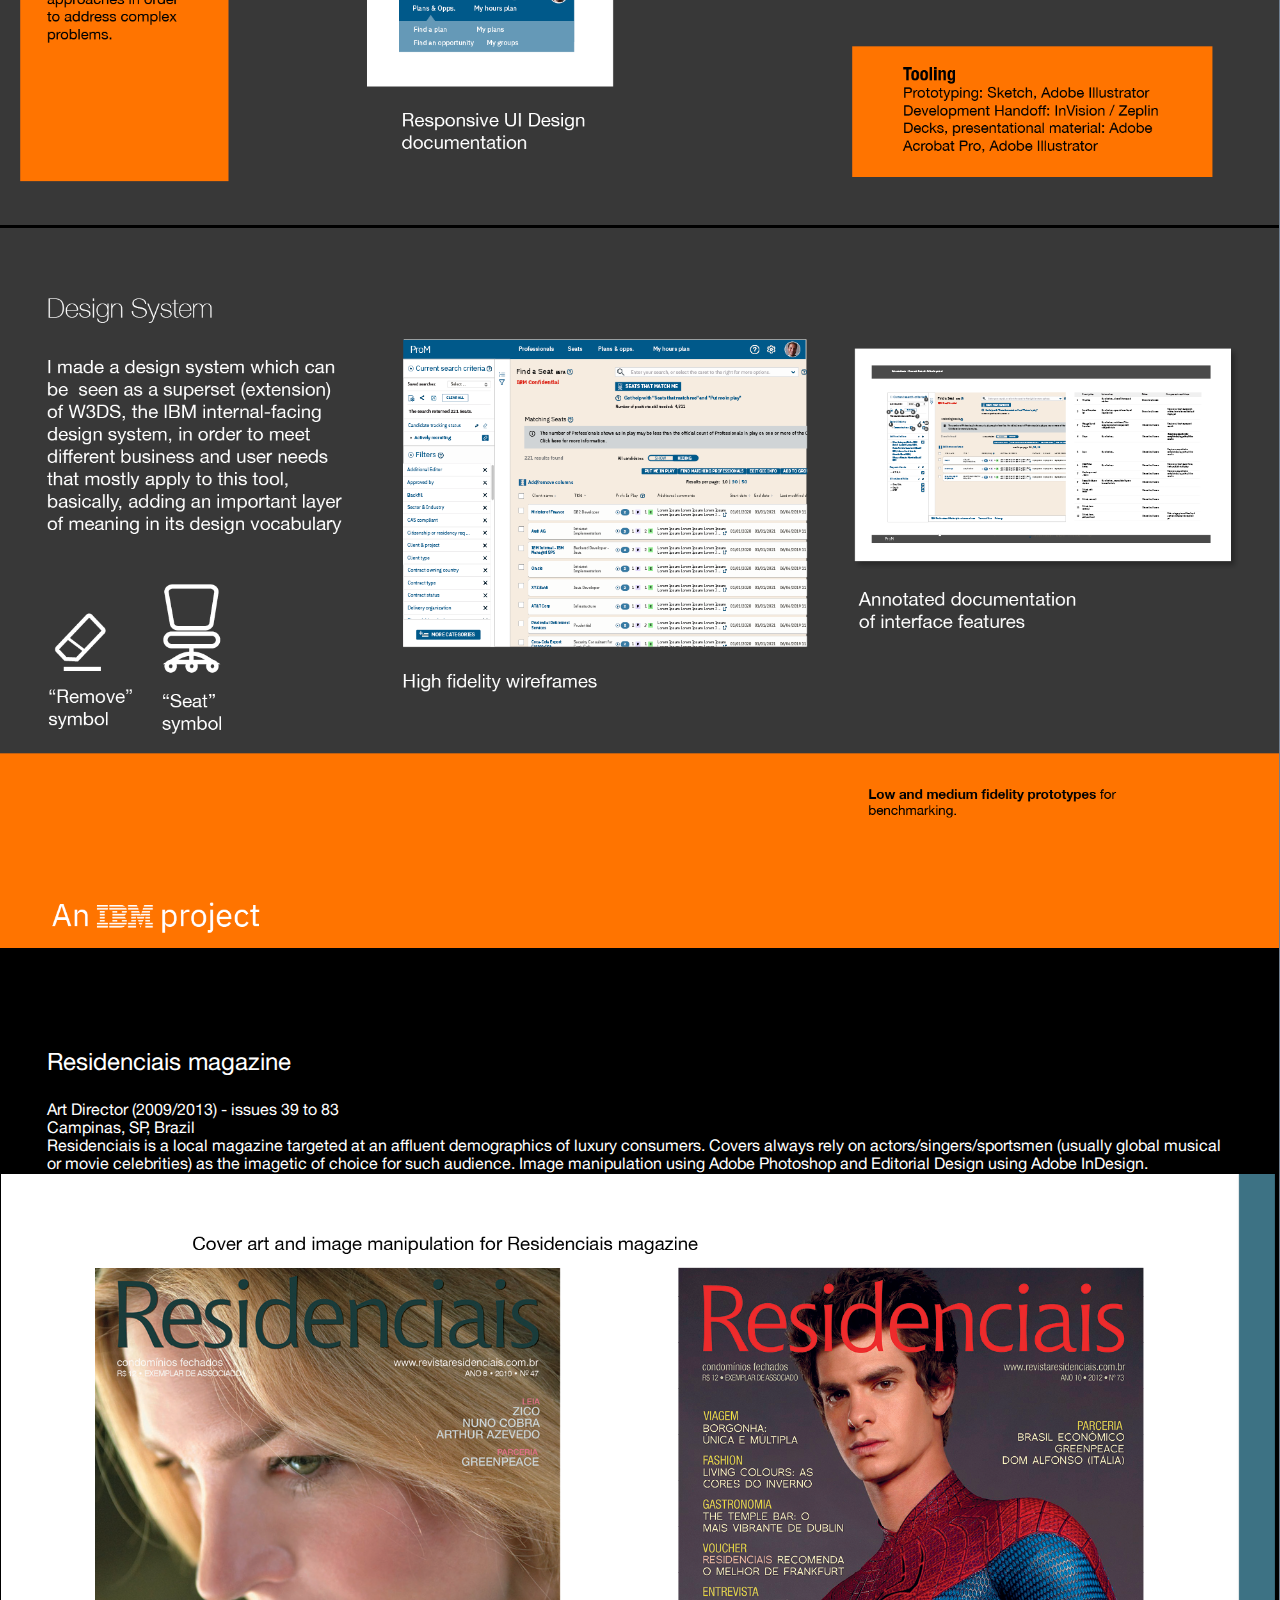
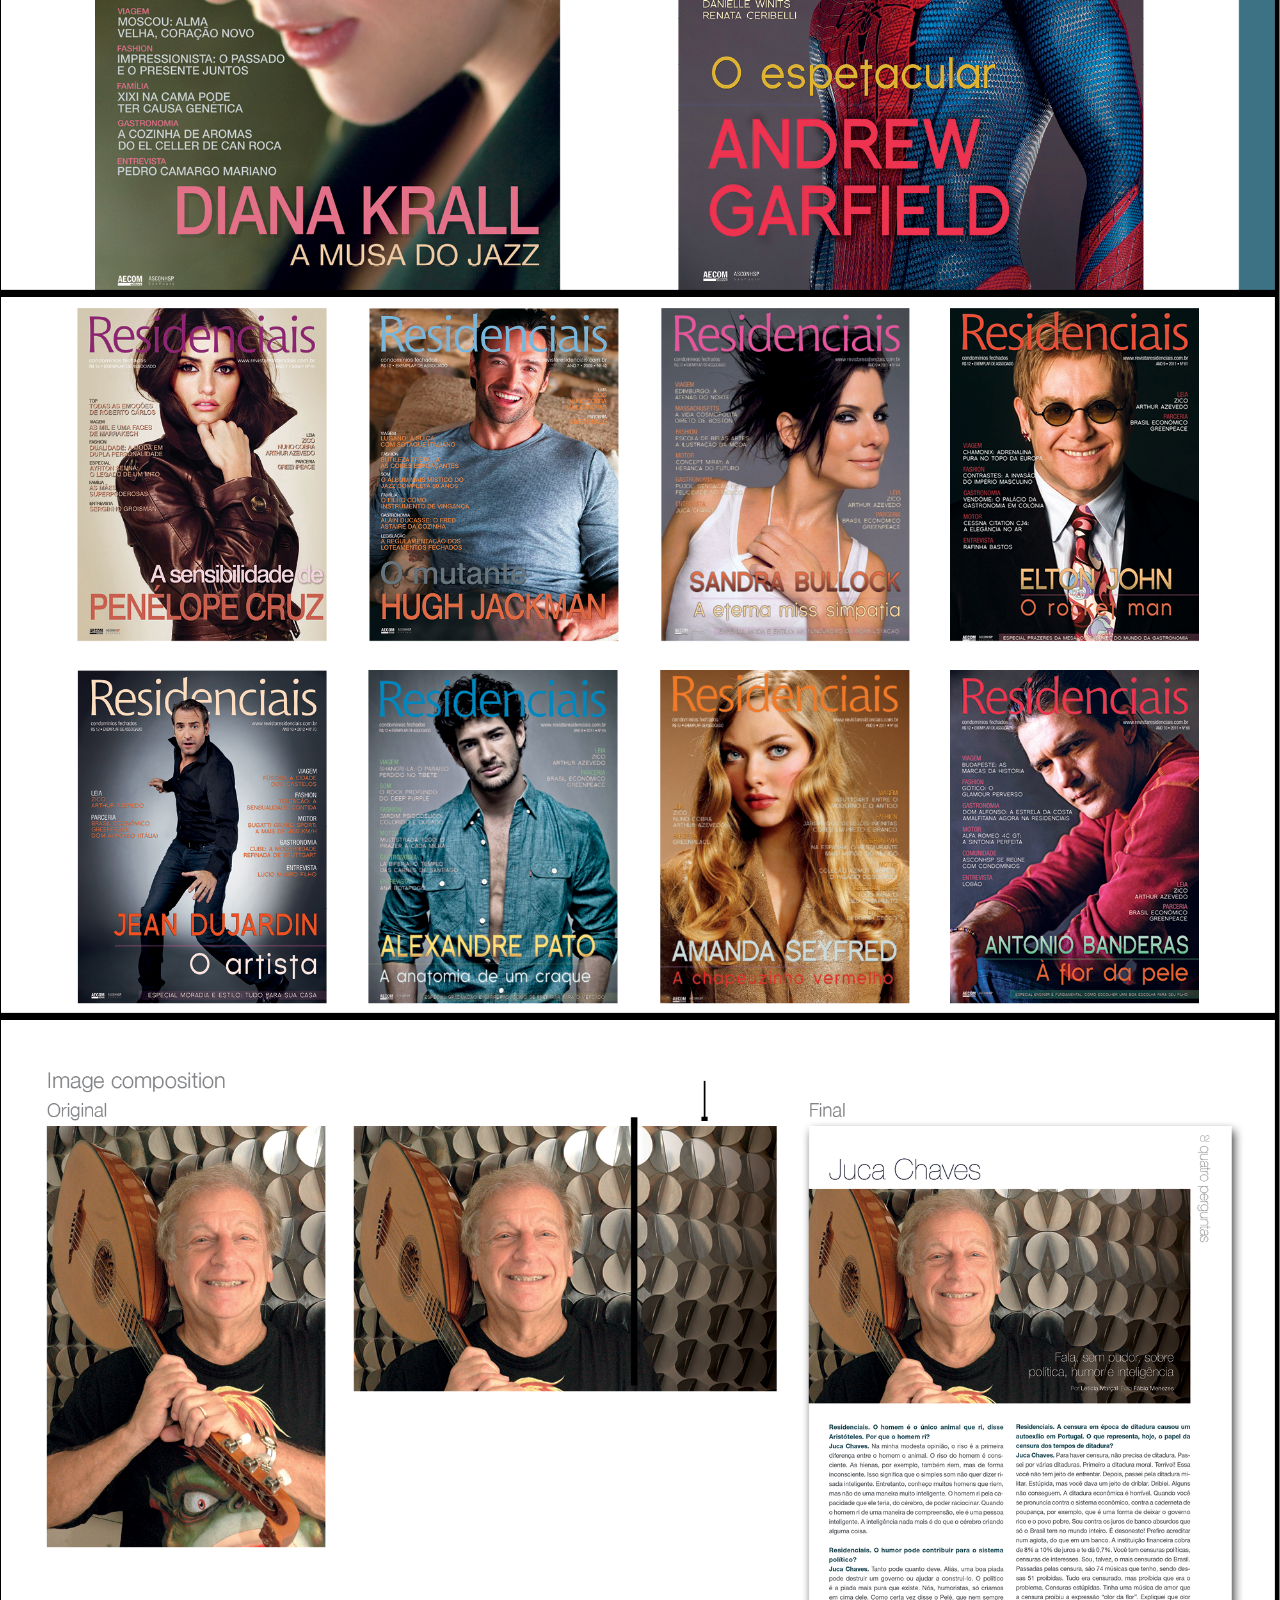
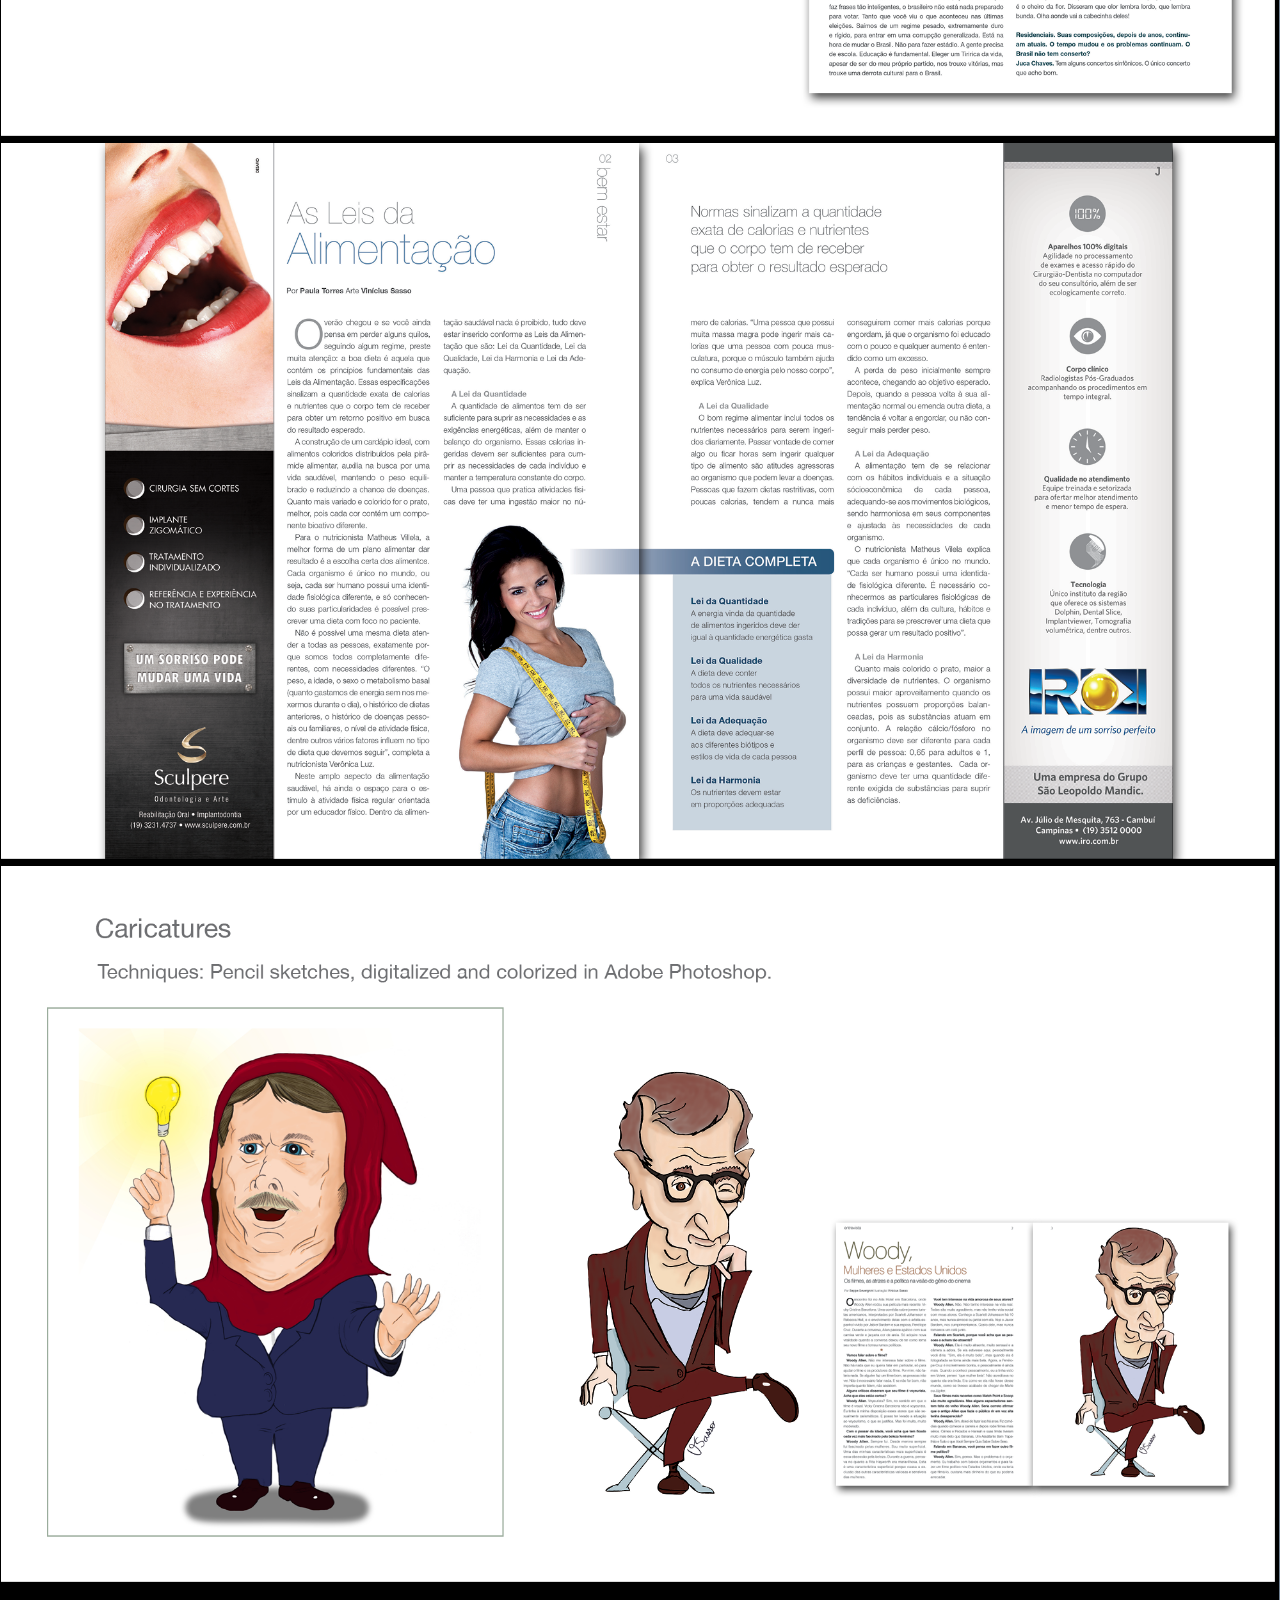
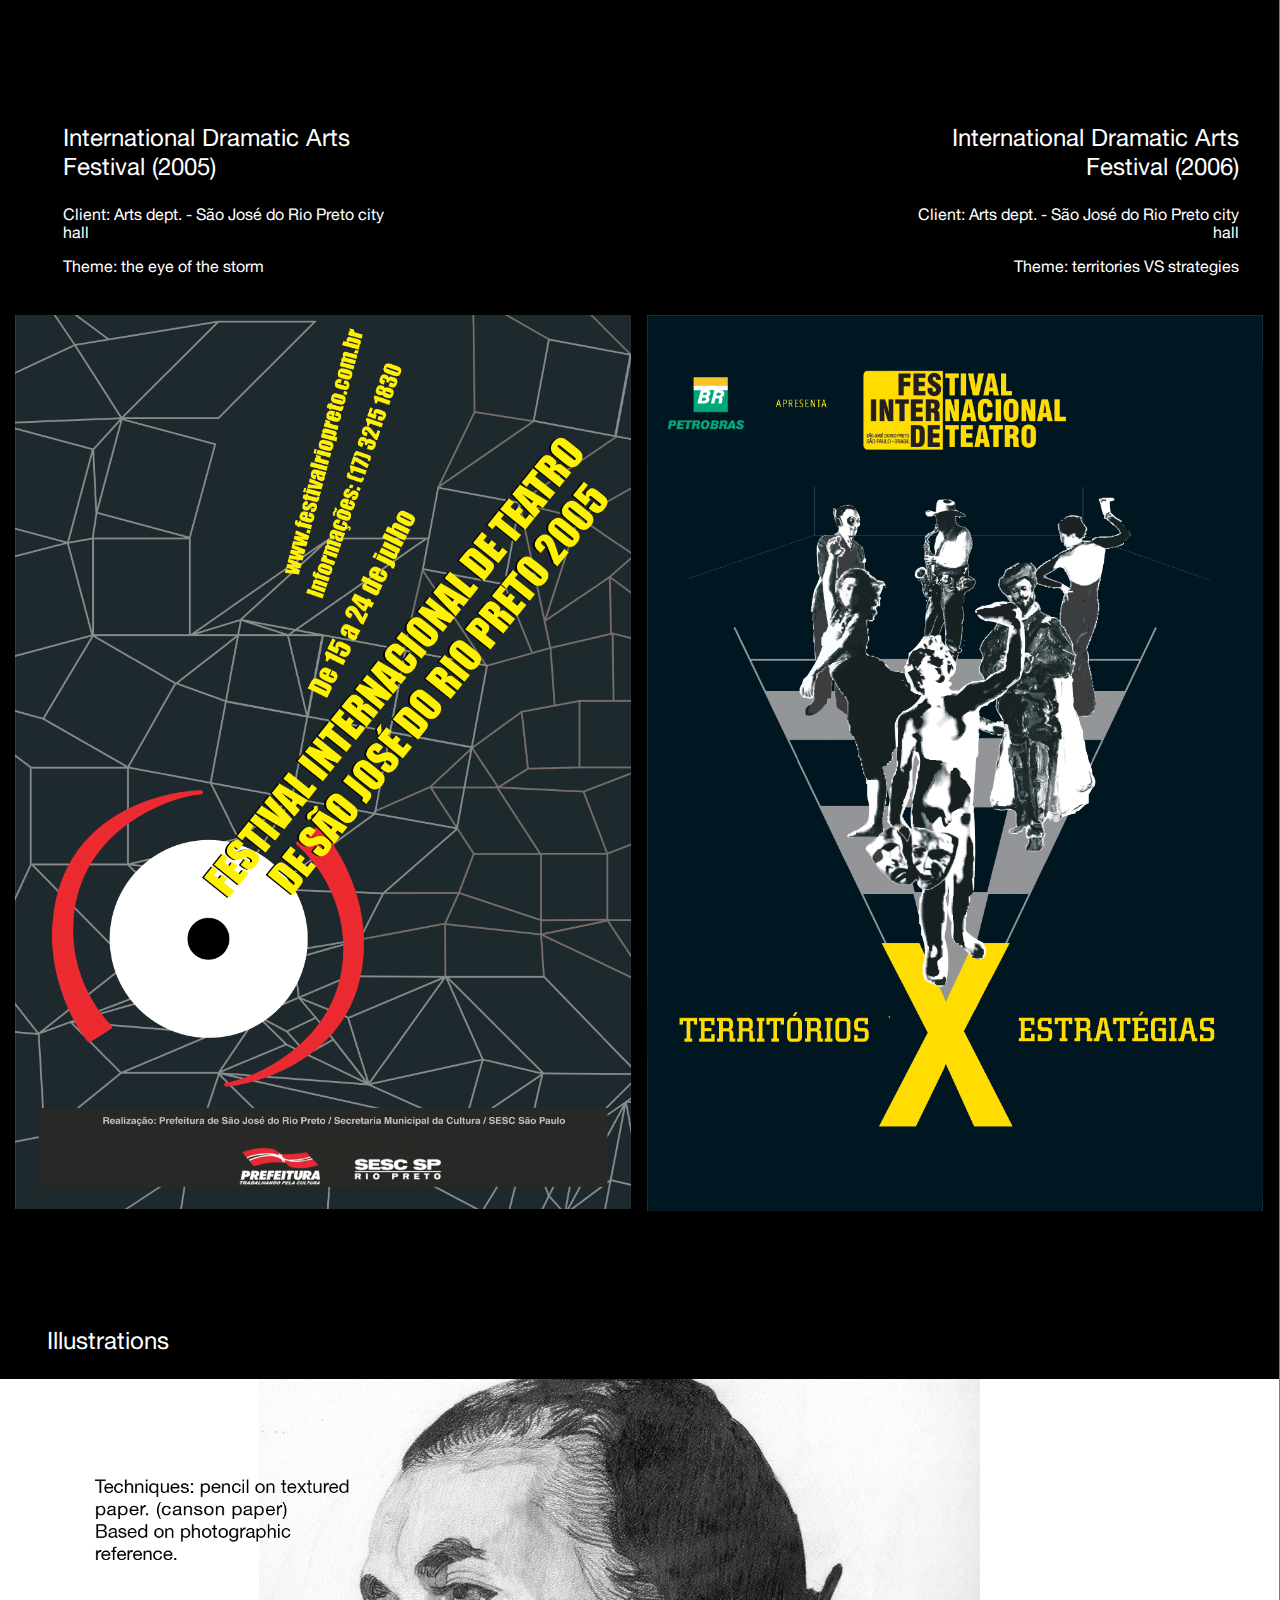
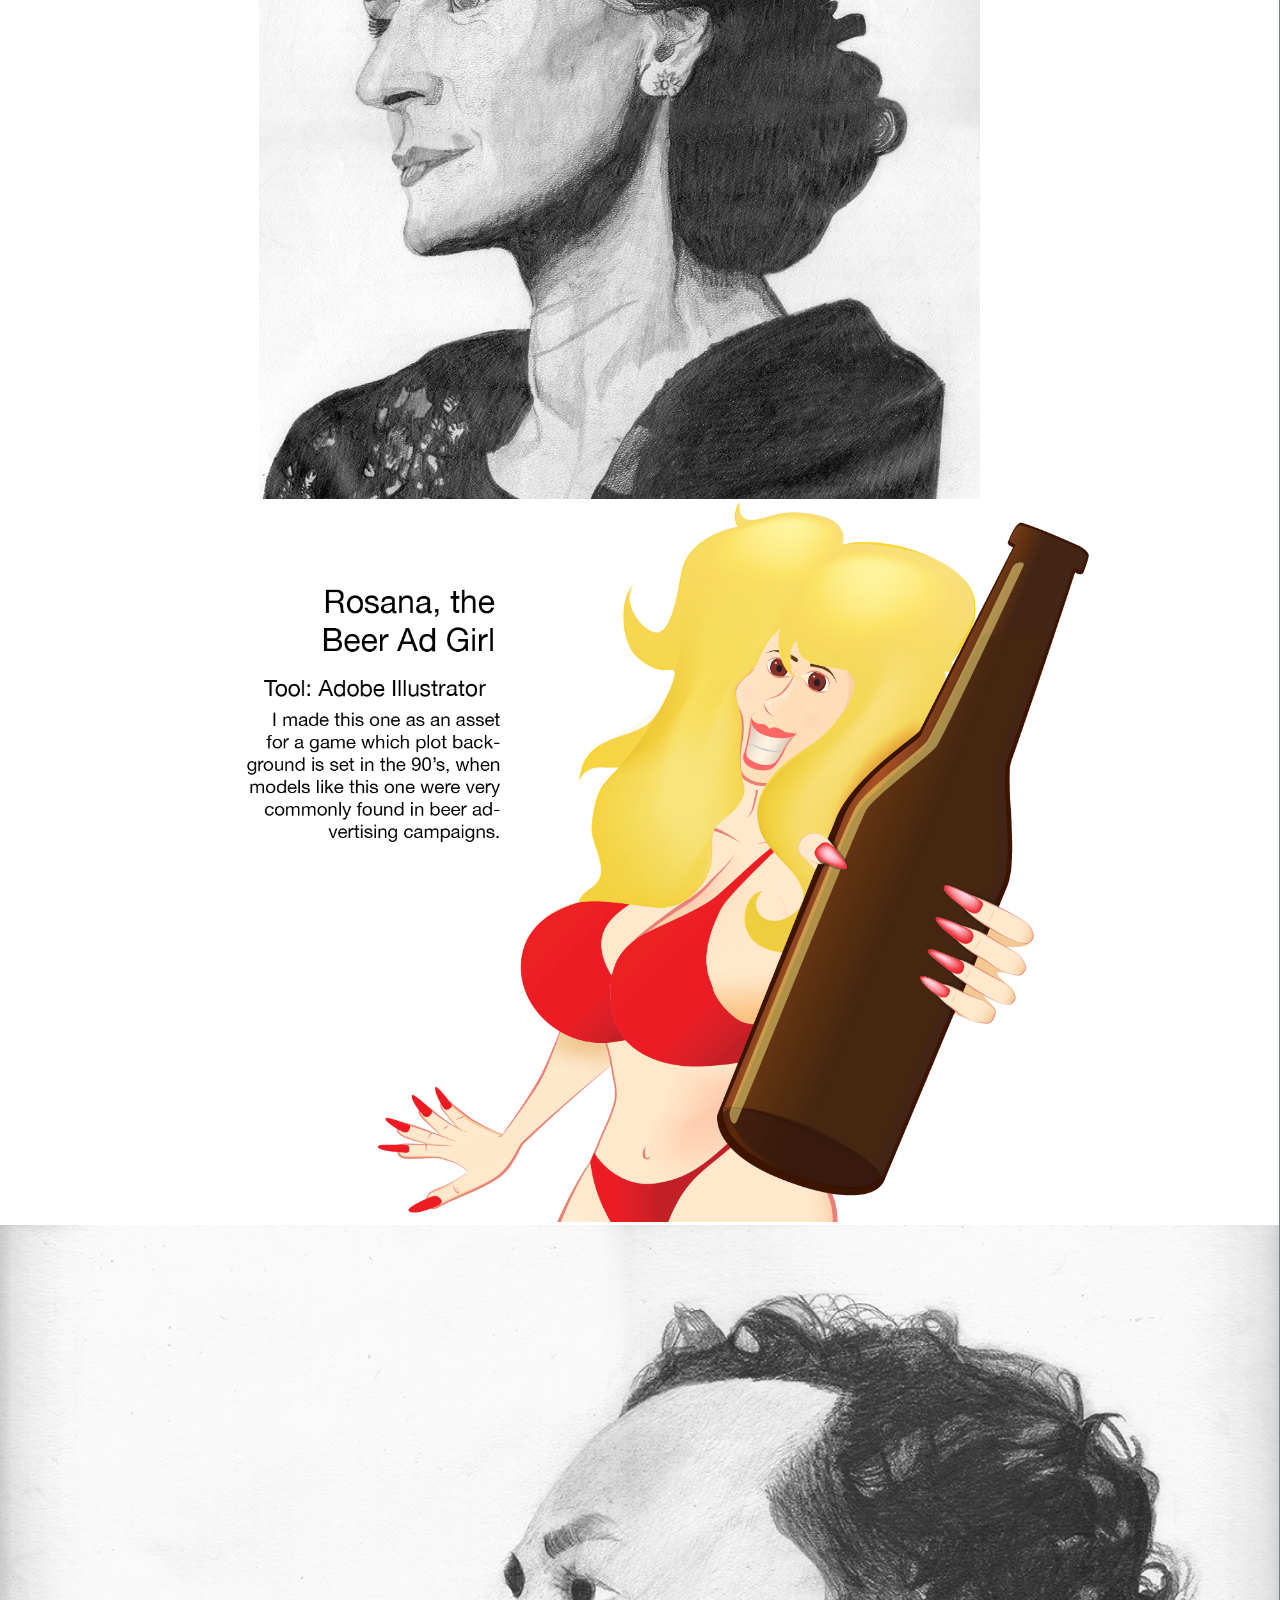
==== commit fc99312c: "Add files via upload" ====
--- a/index.html
+++ b/index.html
@@ -90,10 +90,7 @@
             </div>
 
 
-            <div class="hi">Hi! I am Vini. <img class="wine" src="images/wine.svg" /> Vinicius Antonio Nolli Sasso is my
-                full name. I work as a UI Designer and UX Designer for five years in IBM projects, and also worked
-                previously as a Visual Designer for Residenciais magazine, Editora Alto Astral publishing company, and
-                freelance projects. Feel free to reach me at vinicius_sasso@yahoo.com.br Thanks!</div>
+            <div class="hi"><p>Hi! I am Vini. <img class="wine" src="images/wine.svg" /> Vinicius Antonio Nolli Sasso is my full name. I am a Designer (UX/Interaction/UI), was with Bosch recently as a UX Lead and Designer. Previous to Bosch I had a job at TCS, and had a five-year tenure in IBM as a UI/UX Designer. My last 7 years were all dedicated to digital products and Information Technology. The other past years were spent on Media and Communication companies - as a Visual Designer for local media companies - Residenciais magazine, Alto Astral publishing company, and freelance projects. </p><p>This portfolio covers Interaction/UI Design. For my UX portfolio (research, UX Design), please reach me at vinisasso@yahoo.com Thanks!</p></div>
 
             <a href="#showcase">
                 <div class="jump-button">
@@ -289,10 +286,10 @@
             </div>
             <div id="four" class="piece full">
                 <div class="heading">4 of Hearts - the band - an online collaboration project by IBM Design</div>
-                <div class="placeholder"><img src="images/wild01.png" /></div>
+                <div class="placeholder"><img src="images/wild-intro.png" /></div>
                 <div class="placeholder"><img src="images/wild02.png" /></div>
                 <div class="placeholder"><img src="images/wild04.png" /></div>
-                <div class="placeholder"><img src="images/wild05.jpg" />
+                <div class="placeholder"><img src="images/wild05b.png" />
                 </div>
             </div>
             <div class="clear"></div>
--- a/engaging.css
+++ b/engaging.css
@@ -86,10 +86,10 @@
 }
 
 .hi {
-    font-size: 1.2em;
+    font-size: 1em;
     position: absolute;
     top: 7.5em;
-    width: 50%;
+    width: 55%;
     margin-left: 2em;
     z-index: 3;
 }
@@ -116,7 +116,7 @@
 }
 
 .jump-button {
-
+z-index: 5;
 margin: auto;
 position: absolute;
 bottom: 3%;
@@ -193,7 +193,7 @@
 float: left;
 font-size: 1.75em;
 width: 50%;
-top:11em;
+top:13em;
 left:4em;
 position:absolute;
 animation: pluc 2s;
